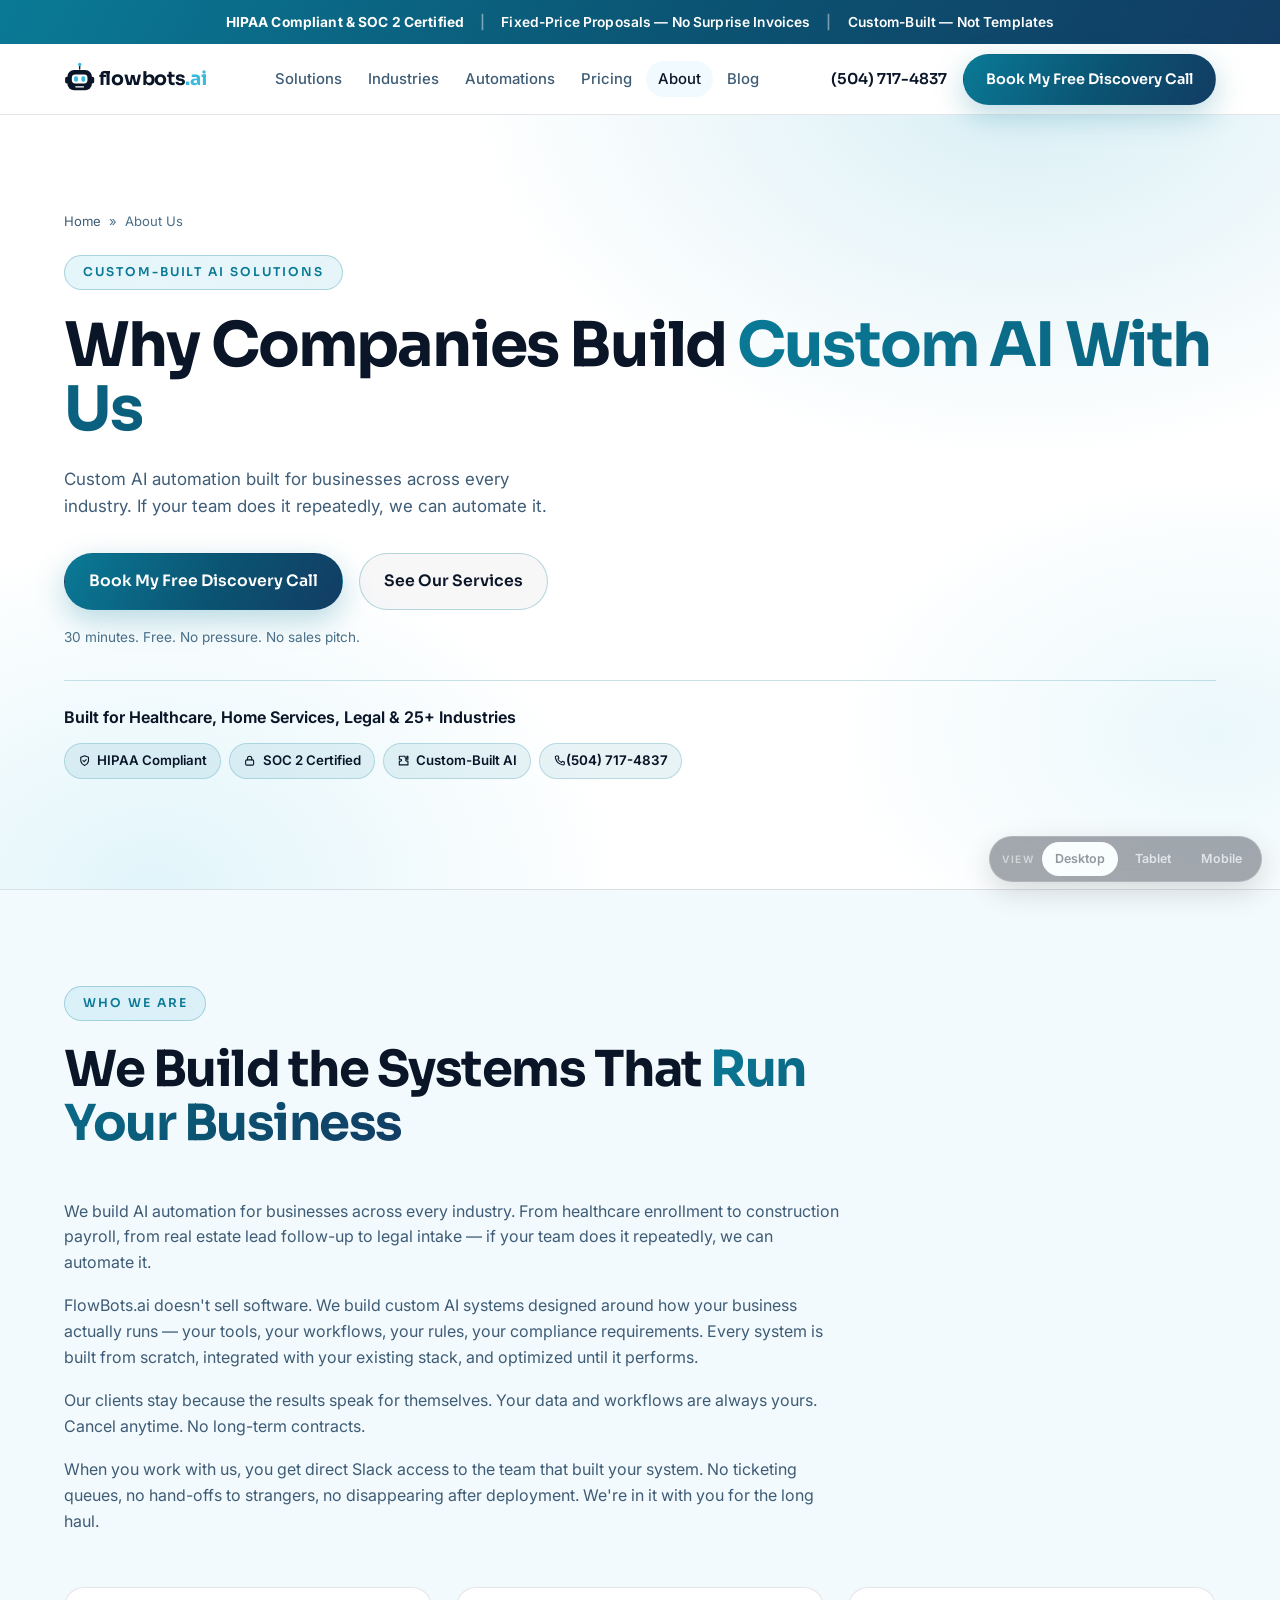
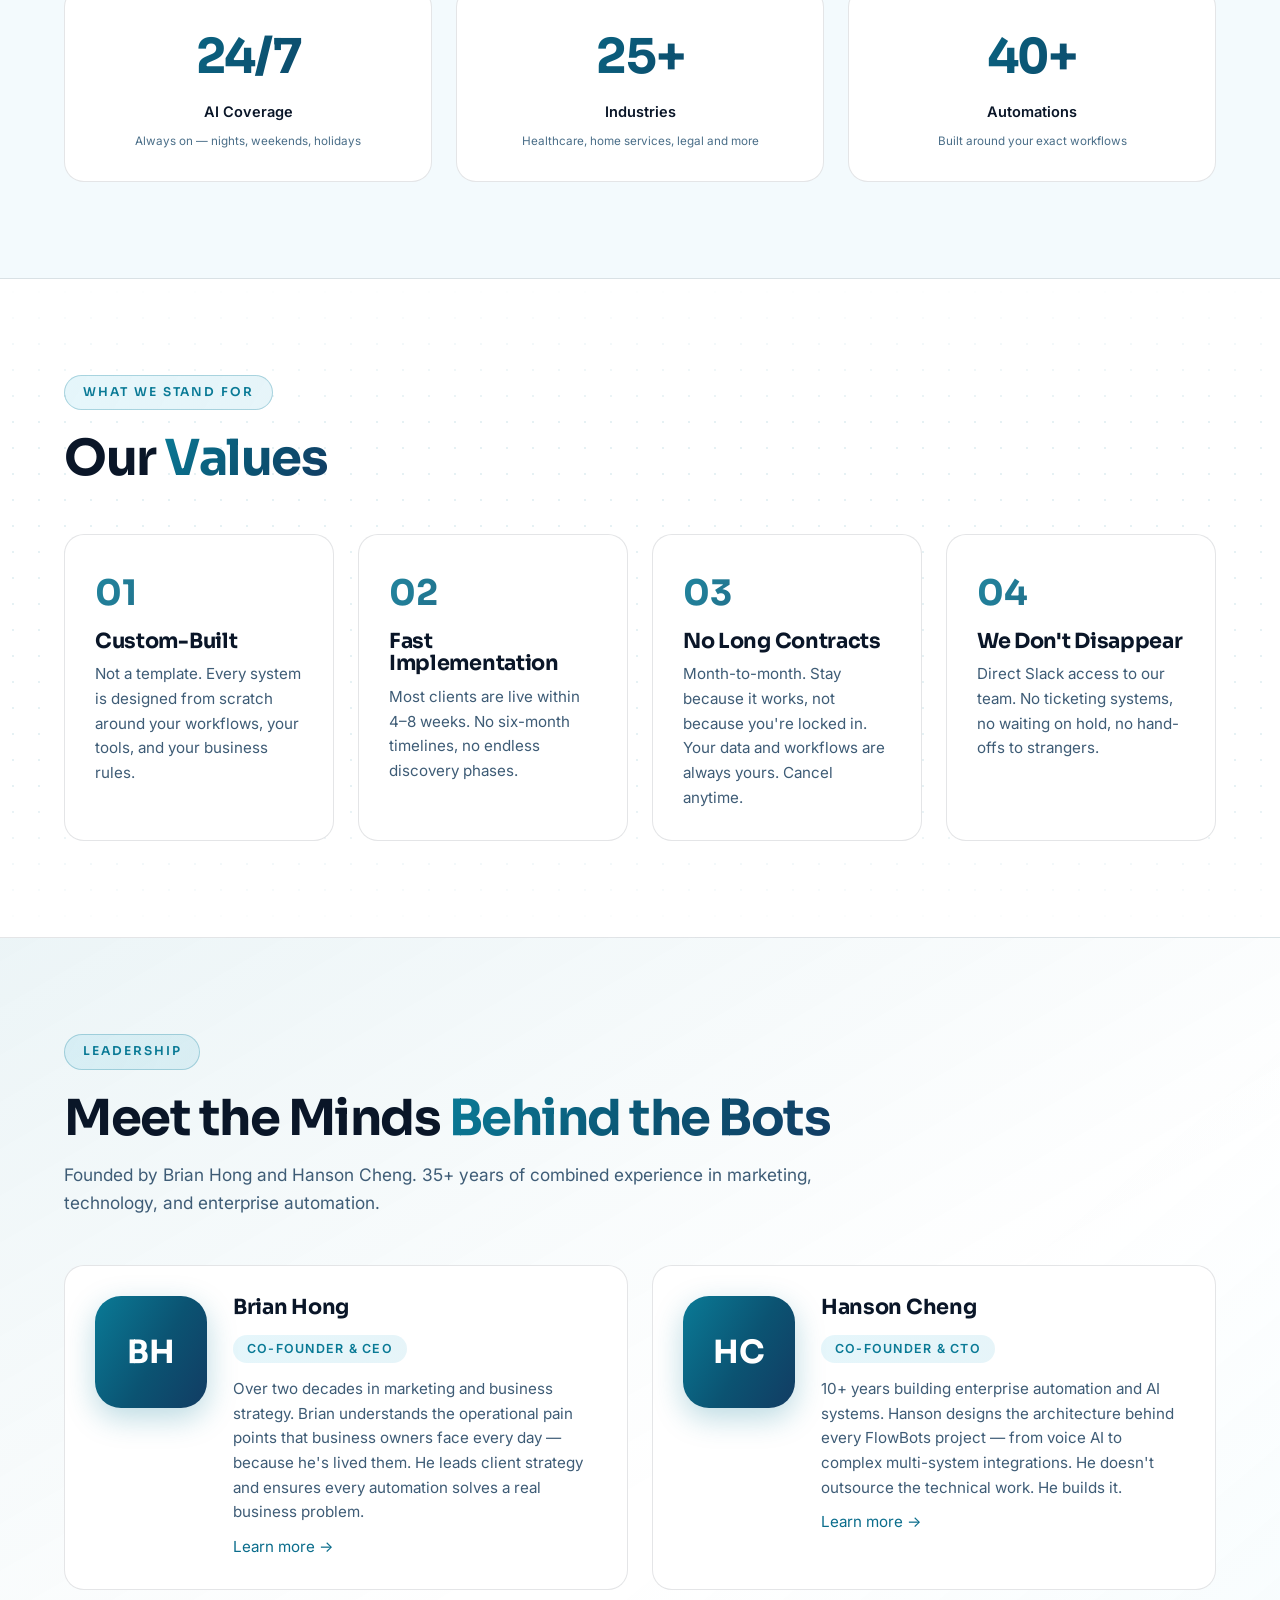
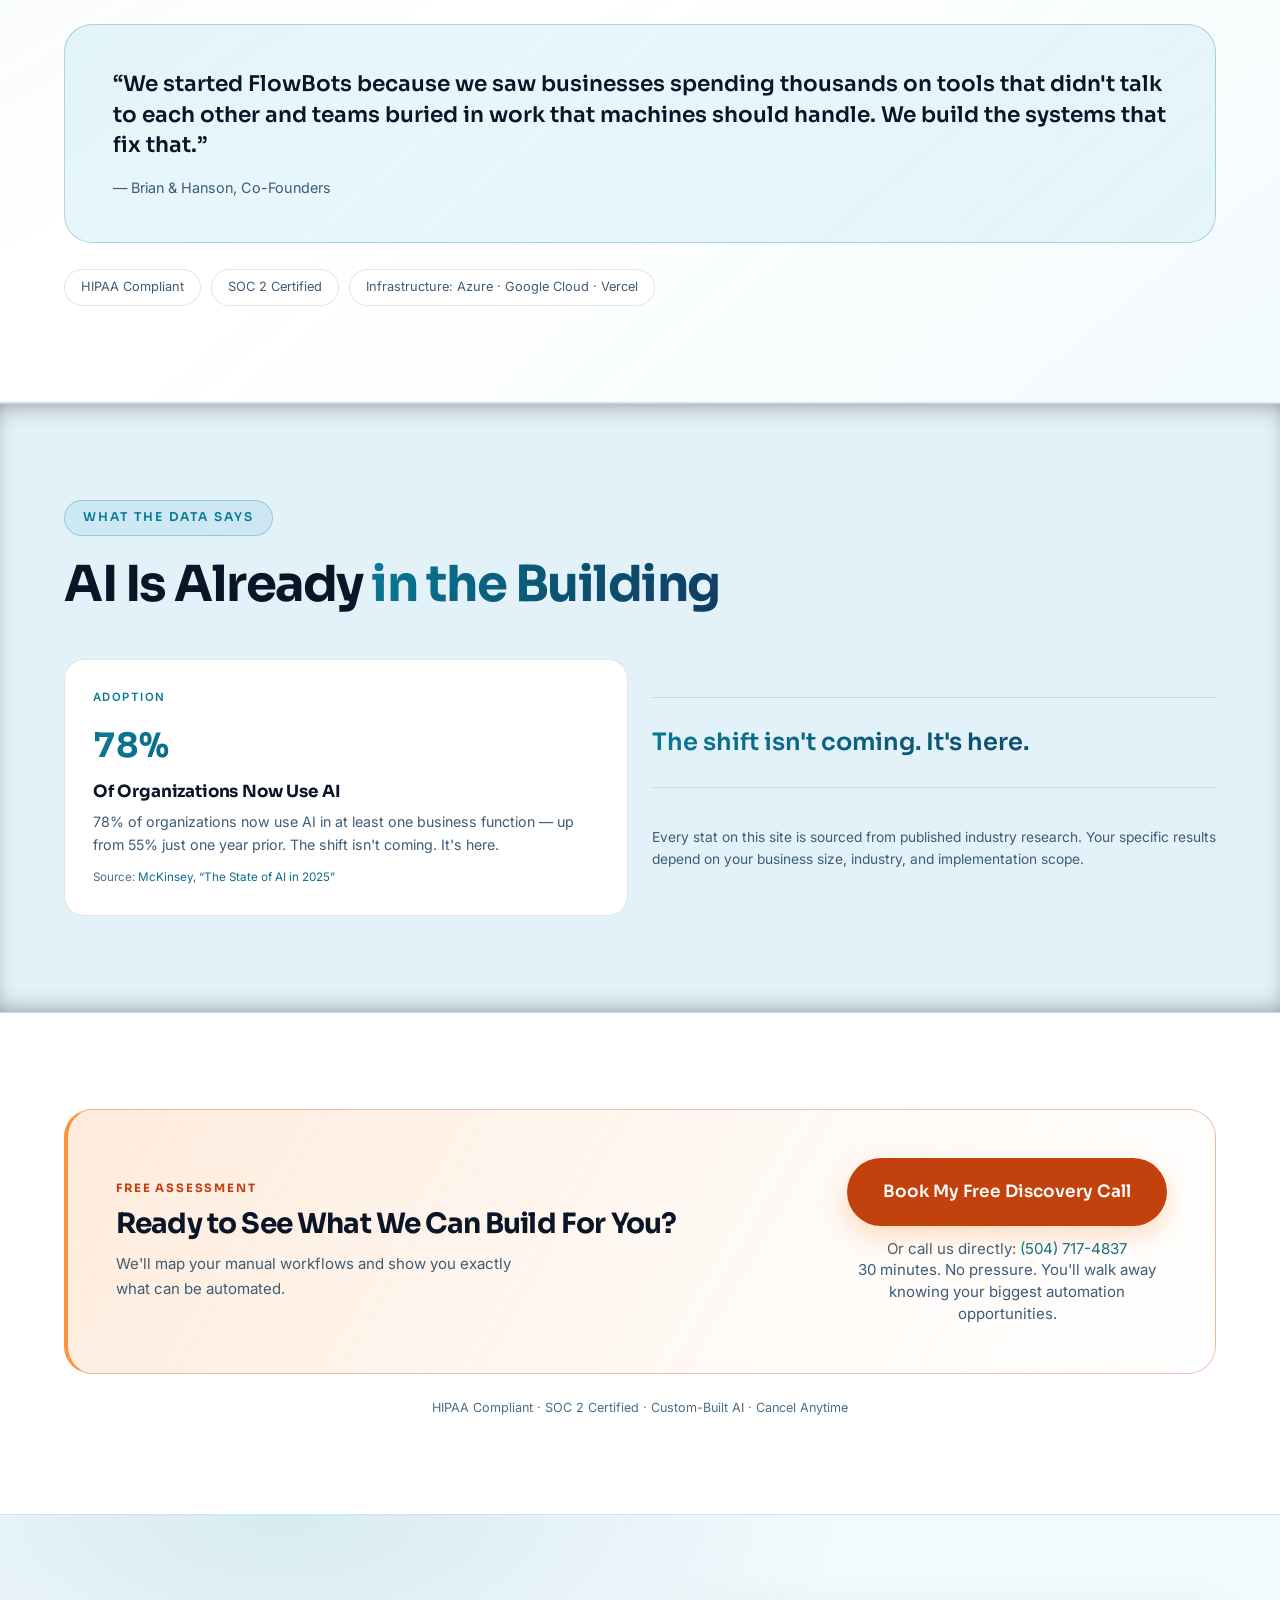
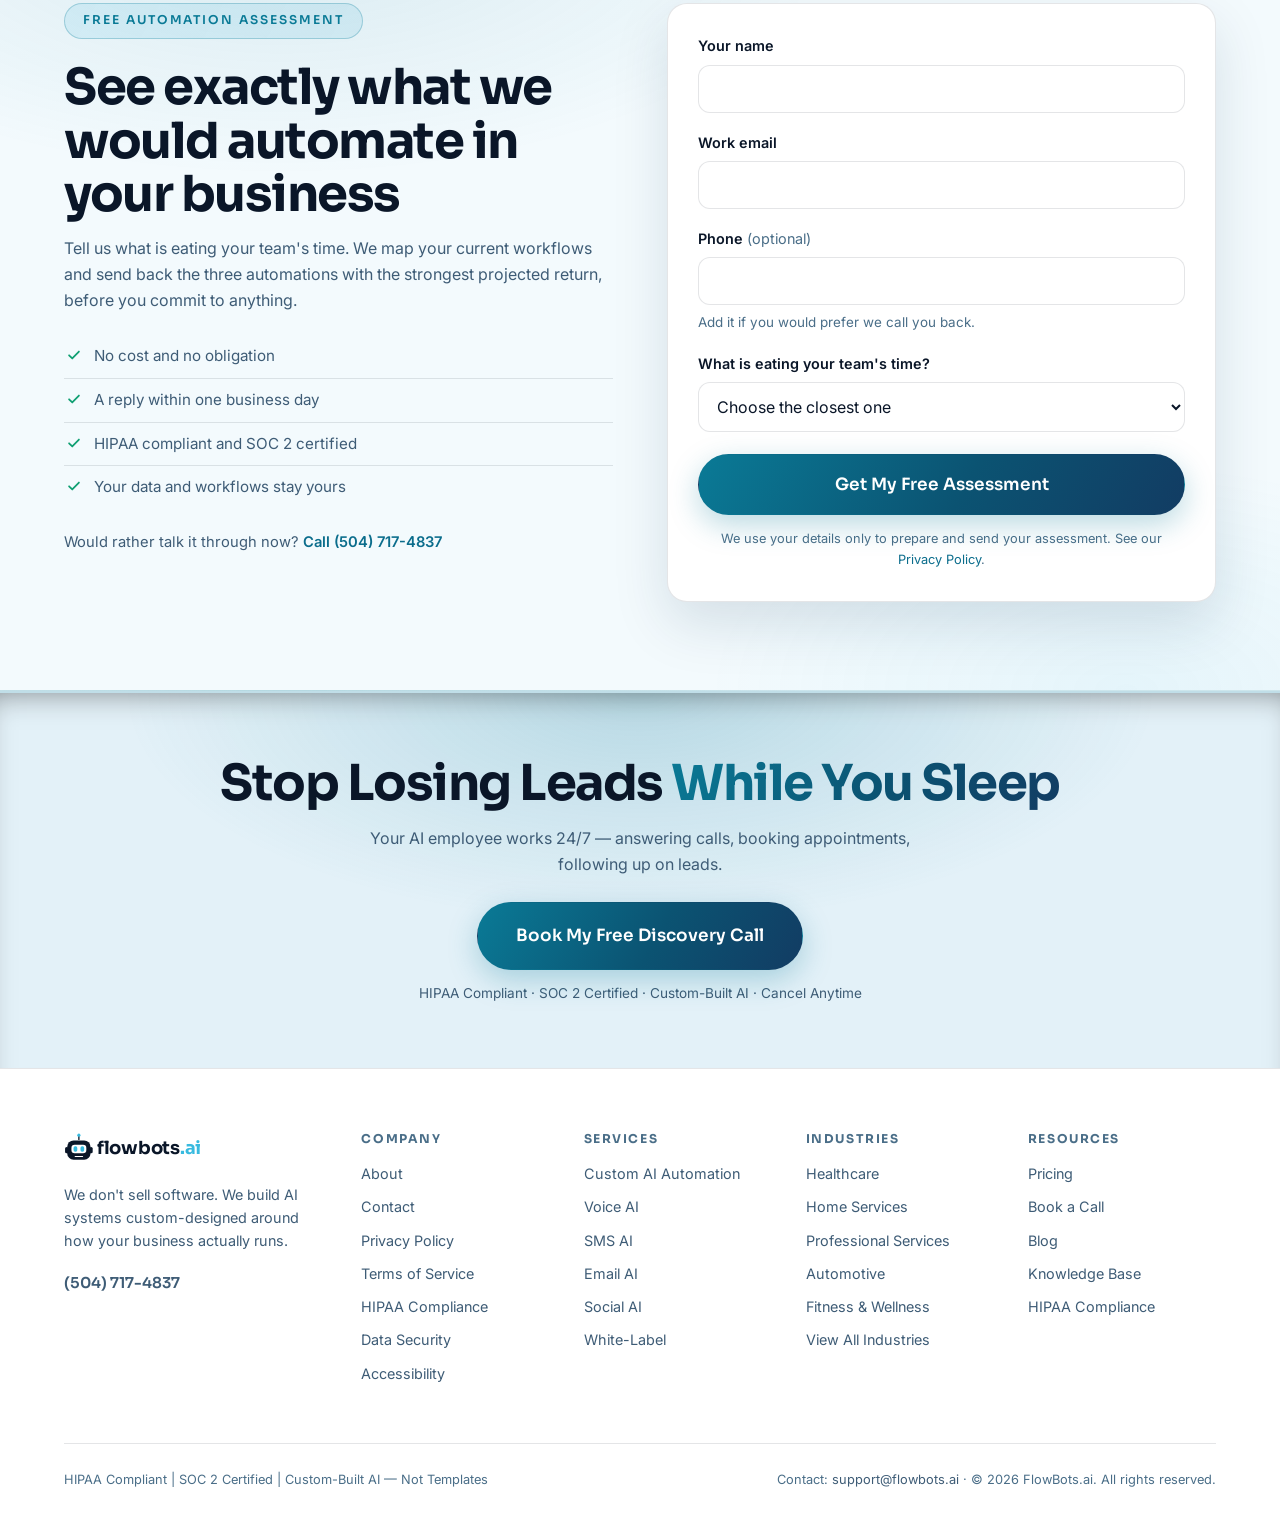
==== about.html @ 7b7d55f5 "Round 8: strict light/dark alternation, blog grid, real speech bubble - Sections below the hero alte" ====
<!DOCTYPE html>
<html lang="en">
<head>
<meta charset="UTF-8">
<meta name="viewport" content="width=device-width, initial-scale=1.0">
<title>About FlowBots.ai — Why Companies Build Custom AI With Us</title>
<meta name="description" content="FlowBots.ai builds custom AI systems designed around how your business actually runs — your tools, your workflows, your rules. 24/7 AI coverage across 25+ industries.">
<link rel="preconnect" href="https://fonts.googleapis.com">
<link rel="preconnect" href="https://fonts.gstatic.com" crossorigin>
<link href="https://fonts.googleapis.com/css2?family=Sora:wght@500;600;700&family=Inter:wght@400;500;600&display=swap" rel="stylesheet">
<link rel="stylesheet" href="style.css?v=60">
<script>/* These are the animated designs: motion is on unless a URL explicitly
   asks for ?motion=off. A production build should restore respect for
   prefers-reduced-motion; this is a review prototype. */
try{if(!/[?&]motion=off/.test(location.search))document.documentElement.classList.add('motion-on');}catch(e){}</script>
</head>
<body>
<svg class="icon-sprite" aria-hidden="true" focusable="false" style="position:absolute;width:0;height:0;overflow:hidden"><defs><symbol id="i-phone" viewBox="0 0 24 24"><path d="M6.2 3.5h3.1l1.5 3.9-2 1.4a12.4 12.4 0 0 0 6.4 6.4l1.4-2 3.9 1.5v3.1a2 2 0 0 1-2.2 2A16.6 16.6 0 0 1 4.2 5.7a2 2 0 0 1 2-2.2Z"/></symbol><symbol id="i-message" viewBox="0 0 24 24"><path d="M4 5.5h16v10.2H9.2L4 20V5.5Z"/><path d="M8.2 9.4h7.6M8.2 12.4h5"/></symbol><symbol id="i-shield" viewBox="0 0 24 24"><path d="M12 3.2 19 6v5.1c0 4.5-2.9 8-7 9.7-4.1-1.7-7-5.2-7-9.7V6l7-2.8Z"/><path d="M9.2 11.8 11.3 14l3.5-3.7"/></symbol><symbol id="i-plug" viewBox="0 0 24 24"><path d="M9 3.2v4.4M15 3.2v4.4M6.2 7.6h11.6v3.1a5.8 5.8 0 0 1-11.6 0V7.6ZM12 16.5v4.3"/></symbol><symbol id="i-gear" viewBox="0 0 24 24"><circle cx="12" cy="12" r="3.1"/><path d="M12 3.2v2.4M12 18.4v2.4M5.8 5.8l1.7 1.7M16.5 16.5l1.7 1.7M3.2 12h2.4M18.4 12h2.4M5.8 18.2l1.7-1.7M16.5 7.5l1.7-1.7"/></symbol><symbol id="i-chart" viewBox="0 0 24 24"><path d="M3.5 20.4h17"/><path d="M6.8 20.4v-6.2M11.4 20.4V7.6M16 20.4v-9.2"/></symbol><symbol id="i-sync" viewBox="0 0 24 24"><path d="M20.2 12a8.2 8.2 0 0 1-13.9 5.9M3.8 12A8.2 8.2 0 0 1 17.7 6.1"/><path d="M3.8 7.2V12h4.8M20.2 16.8V12h-4.8"/></symbol><symbol id="i-folder" viewBox="0 0 24 24"><path d="M3.6 6.4h5.6l2 2.4h9.2v10.8H3.6V6.4Z"/><path d="M3.6 11.6h16.8"/></symbol><symbol id="i-puzzle" viewBox="0 0 24 24"><path d="M9.4 4.2h5.2v2.3a1.7 1.7 0 1 0 3.4 0V4.2h1.8v5.2h-2.3a1.7 1.7 0 1 0 0 3.4h2.3v6.9H4.2v-6.9h2.3a1.7 1.7 0 1 0 0-3.4H4.2V4.2h5.2Z"/></symbol><symbol id="i-bolt" viewBox="0 0 24 24"><path d="M13.4 2.6 4.8 13.5h5.9l-1.1 7.9 8.6-10.9h-5.9l1.1-7.9Z"/></symbol><symbol id="i-lock" viewBox="0 0 24 24"><rect x="4.8" y="10.6" width="14.4" height="9.6" rx="2"/><path d="M8.2 10.6V7.9a3.8 3.8 0 0 1 7.6 0v2.7"/></symbol><symbol id="i-unlock" viewBox="0 0 24 24"><rect x="4.8" y="10.6" width="14.4" height="9.6" rx="2"/><path d="M8.2 10.6V7.9a3.8 3.8 0 0 1 7.1-1.9"/></symbol><symbol id="i-document" viewBox="0 0 24 24"><path d="M6.2 3.4h7.4l4.2 4.2v13H6.2V3.4Z"/><path d="M13.6 3.4v4.2h4.2M9.2 12.4h5.6M9.2 15.8h5.6"/></symbol><symbol id="i-flask" viewBox="0 0 24 24"><path d="M9.4 3.4v6.1L4.6 18a2 2 0 0 0 1.7 3h11.4a2 2 0 0 0 1.7-3l-4.8-8.5V3.4"/><path d="M8.2 3.4h7.6M7.4 14.2h9.2"/></symbol><symbol id="i-trending" viewBox="0 0 24 24"><path d="M3.4 16.8 9.2 11l3.7 3.7 7.7-7.7"/><path d="M15.4 7h5.2v5.2"/></symbol><symbol id="i-users" viewBox="0 0 24 24"><circle cx="9.2" cy="8.4" r="3.2"/><path d="M3.6 19.6a5.6 5.6 0 0 1 11.2 0"/><path d="M16.2 6.2a3 3 0 0 1 0 5.9M17.4 14.6a5 5 0 0 1 3.2 4.6"/></symbol><symbol id="i-bot" viewBox="0 0 24 24"><rect x="4.4" y="8.2" width="15.2" height="10.6" rx="3"/><path d="M12 4.2v4M9.4 12.6v1.8M14.6 12.6v1.8M2.6 12.4v3M21.4 12.4v3"/><circle cx="12" cy="3.2" r="1.2"/></symbol><symbol id="i-tools" viewBox="0 0 24 24"><path d="M14.8 6.4a3.8 3.8 0 0 0 5 5l-9.6 9.6a2.2 2.2 0 0 1-3.1-3.1l9.6-9.6a3.8 3.8 0 0 0-5-5"/></symbol><symbol id="i-receipt" viewBox="0 0 24 24"><path d="M6 3.4h12v17.2l-3-1.9-3 1.9-3-1.9-3 1.9V3.4Z"/><path d="M9 8.4h6M9 12.2h6"/></symbol><symbol id="i-star" viewBox="0 0 24 24"><path d="m12 3.4 2.7 5.5 6 .9-4.3 4.2 1 6-5.4-2.8-5.4 2.8 1-6L3.3 9.8l6-.9L12 3.4Z"/></symbol><symbol id="i-mic" viewBox="0 0 24 24"><rect x="9.2" y="2.6" width="5.6" height="10.8" rx="2.8"/><path d="M5.4 11.6a6.6 6.6 0 0 0 13.2 0M12 18.2v3.2"/></symbol><symbol id="i-repeat" viewBox="0 0 24 24"><path d="M4.2 9.4a4 4 0 0 1 4-4h11.6M19.8 14.6a4 4 0 0 1-4 4H4.2"/><path d="M16.6 2.4 19.8 5.4l-3.2 3M7.4 15.6 4.2 18.6l3.2 3"/></symbol><symbol id="i-cpu" viewBox="0 0 24 24"><rect x="7.6" y="7.6" width="8.8" height="8.8" rx="1.6"/><path d="M10.6 2.8v4.8M13.4 2.8v4.8M10.6 16.4v4.8M13.4 16.4v4.8M2.8 10.6h4.8M2.8 13.4h4.8M16.4 10.6h4.8M16.4 13.4h4.8"/></symbol><symbol id="i-calendar" viewBox="0 0 24 24"><rect x="3.8" y="5.4" width="16.4" height="15" rx="2"/><path d="M8.2 2.8v4.4M15.8 2.8v4.4M3.8 10.4h16.4"/></symbol><symbol id="i-card" viewBox="0 0 24 24"><rect x="2.8" y="5.2" width="18.4" height="13.6" rx="2.2"/><path d="M2.8 10h18.4M6.4 14.6h3.4"/></symbol><symbol id="i-ruler" viewBox="0 0 24 24"><path d="m3.4 15.4 12-12 5.2 5.2-12 12-5.2-5.2Z"/><path d="m7.4 11.4 2 2M10.6 8.2l2 2M13.8 5 15.8 7"/></symbol><symbol id="i-clock" viewBox="0 0 24 24"><circle cx="12" cy="12" r="8.6"/><path d="M12 6.8V12l3.4 2.2"/></symbol><symbol id="i-search" viewBox="0 0 24 24"><circle cx="10.8" cy="10.8" r="6.8"/><path d="m16 16 4.6 4.6"/></symbol><symbol id="i-graduation" viewBox="0 0 24 24"><path d="M2.8 8.6 12 4.2l9.2 4.4-9.2 4.4L2.8 8.6Z"/><path d="M6.6 10.6v5.2c0 1.6 2.4 2.9 5.4 2.9s5.4-1.3 5.4-2.9v-5.2M20.4 9v5.4"/></symbol><symbol id="i-target" viewBox="0 0 24 24"><circle cx="12" cy="12" r="8.4"/><circle cx="12" cy="12" r="4.6"/><circle cx="12" cy="12" r="1"/></symbol><symbol id="i-home" viewBox="0 0 24 24"><path d="M3.8 10.8 12 3.8l8.2 7v9.4H3.8v-9.4Z"/><path d="M9.4 20.2v-5.6h5.2v5.6"/></symbol><symbol id="i-health" viewBox="0 0 24 24"><path d="M6.2 3.2v5.4a4.6 4.6 0 0 0 9.2 0V3.2"/><path d="M4.4 3.2h3.6M13.6 3.2h3.6M10.8 13a5.4 5.4 0 0 0 5.4 5.2 3.6 3.6 0 0 0 3.6-3.6v-1.2"/><circle cx="19.8" cy="11.4" r="2"/></symbol><symbol id="i-building" viewBox="0 0 24 24"><path d="M4.2 20.6V8.2L12 3.4l7.8 4.8v12.4"/><path d="M3 20.6h18M8 11.4h2.4M13.6 11.4H16M8 15.4h2.4M13.6 15.4H16"/></symbol><symbol id="i-check" viewBox="0 0 24 24"><path d="m4.6 12.4 4.8 4.8 10-10.4"/></symbol><symbol id="i-x" viewBox="0 0 24 24"><path d="M6.2 6.2l11.6 11.6M17.8 6.2 6.2 17.8"/></symbol><symbol id="i-menu" viewBox="0 0 24 24"><path d="M3.8 7h16.4M3.8 12h16.4M3.8 17h16.4"/></symbol><symbol id="i-arrow-down" viewBox="0 0 24 24"><path d="M12 4.2v14.6M6.4 13.4 12 19l5.6-5.6"/></symbol><symbol id="i-mail" viewBox="0 0 24 24"><rect x="3.2" y="5.2" width="17.6" height="13.6" rx="2"/><path d="m3.8 6.6 8.2 6 8.2-6"/></symbol><symbol id="i-route" viewBox="0 0 24 24"><circle cx="6" cy="6" r="2.6"/><circle cx="18" cy="18" r="2.6"/><path d="M8.6 6h5.8a3.6 3.6 0 0 1 0 7.2H9.6a3.6 3.6 0 0 0 0 7.2h.4"/></symbol></defs></svg>

<div class="topbar">
  <b>HIPAA Compliant &amp; SOC 2 Certified</b><span class="sep">|</span><span class="hide-m">Fixed-Price Proposals — No Surprise Invoices</span><span class="sep hide-m">|</span><span class="hide-m">Custom-Built — Not Templates</span>
</div>

<header class="site-header">
  <div class="wrap nav">
    <a class="brand" href="index.html" aria-label="FlowBots.ai home">
      <svg xmlns="http://www.w3.org/2000/svg" width="200" height="38" viewBox="0 0 320 60" role="img" aria-label="flowbots.ai"><g transform="translate(2 4)"><path stroke="#0A1628" stroke-linecap="round" stroke-width="2.5" d="M26 0v8"/><circle cx="26" r="3" fill="#38BADF"/><rect width="44" height="36" x="4" y="10" fill="#0A1628" rx="12" ry="12"/><rect width="6" height="12" y="22" fill="#0A1628" rx="3" ry="3"/><rect width="6" height="12" x="46" y="22" fill="#0A1628" rx="3" ry="3"/><rect width="28" height="16" x="12" y="18" fill="#FFFFFF" rx="6" ry="6"/><rect width="7" height="10" x="16" y="21" fill="#38BADF" rx="3" ry="3"/><rect width="7" height="10" x="29" y="21" fill="#38BADF" rx="3" ry="3"/><path stroke="#FFFFFF" stroke-linecap="round" stroke-width="2" d="M19 40h14"/></g><text x="62" y="40" fill="#0A1628" font-family="'Sora','DM Sans',Arial,sans-serif" font-size="34" font-weight="700" letter-spacing="-.5">flowbots<tspan fill="#38BADF">.ai</tspan></text></svg>
    </a>
    <ul class="nav-links">
      <li><a href="solutions.html">Solutions</a></li>
      <li><a href="industries.html">Industries</a></li>
      <li><a href="automations.html">Automations</a></li>
      <li><a href="pricing.html">Pricing</a></li>
      <li><a href="about.html" aria-current="page">About</a></li>
      <li><a href="blog.html">Blog</a></li>
    </ul>
    <div class="nav-cta">
      <a class="nav-phone" href="tel:+15047174837" data-track="tel-click">(504) 717-4837</a>
      <a class="btn btn-primary" href="https://www.flowbots.ai/book-call/" data-track="cta-book">Book My Free Discovery Call</a>
      <button class="nav-toggle" aria-expanded="false" aria-label="Open menu"><svg class="ico" aria-hidden="true"><use href="#i-menu"></use></svg></button>
    </div>
  </div>
  <nav class="mobile-menu" aria-label="Mobile">
    <a href="solutions.html">Solutions</a>
    <a href="industries.html">Industries</a>
    <a href="automations.html">Automations</a>
    <a href="pricing.html">Pricing</a>
    <a href="about.html">About</a>
    <a href="blog.html">Blog</a>
    <a href="tel:+15047174837" data-track="tel-click">(504) 717-4837</a>
  </nav>
</header>

<main>

<!-- ============ HERO ============ -->
<section class="hero">
  <div class="wrap" style="position:relative">
    <p class="crumbs"><a href="index.html">Home</a><span class="sep">»</span>About Us</p>
    <span class="eyebrow">Custom-Built AI Solutions</span>
    <h1>Why Companies Build <span class="grad-text">Custom AI With Us</span></h1>
    <p class="lede">Custom AI automation built for businesses across every industry. If your team does it repeatedly, we can automate it.</p>
    <div class="cta-row">
      <a class="btn btn-primary btn-lg" href="https://www.flowbots.ai/book-call/" data-track="cta-book">Book My Free Discovery Call</a>
      <a class="btn btn-ghost btn-lg" href="solutions.html">See Our Services</a>
    </div>
    <p class="micro">30 minutes. Free. No pressure. No sales pitch.</p>
    <p class="hero-trust"><b>Built for Healthcare, Home Services, Legal &amp; 25+ Industries</b><span class="trust-chips"><span><svg class="ico" aria-hidden="true"><use href="#i-shield"></use></svg>HIPAA Compliant</span><span><svg class="ico" aria-hidden="true"><use href="#i-lock"></use></svg>SOC 2 Certified</span><span><svg class="ico" aria-hidden="true"><use href="#i-puzzle"></use></svg>Custom-Built AI</span><span><a href="tel:+15047174837" data-track="tel-click"><svg class="ico" aria-hidden="true"><use href="#i-phone"></use></svg>(504) 717-4837</a></span></span></p>
  </div>
</section>

<!-- ============ THE STORY ============ -->
<section class="sec-panel">
  <div class="wrap">
    <div class="section-head reveal">
      <span class="eyebrow">Who We Are</span>
      <h2>We Build the Systems That <span class="grad-text">Run Your Business</span></h2>
    </div>
    <div class="prose reveal">
      <p>We build AI automation for businesses across every industry. From healthcare enrollment to construction payroll, from real estate lead follow-up to legal intake — if your team does it repeatedly, we can automate it.</p>
      <p>FlowBots.ai doesn't sell software. We build custom AI systems designed around how your business actually runs — your tools, your workflows, your rules, your compliance requirements. Every system is built from scratch, integrated with your existing stack, and optimized until it performs.</p>
      <p>Our clients stay because the results speak for themselves. Your data and workflows are always yours. Cancel anytime. No long-term contracts.</p>
      <p>When you work with us, you get direct Slack access to the team that built your system. No ticketing queues, no hand-offs to strangers, no disappearing after deployment. We're in it with you for the long haul.</p>
    </div>

    <div class="grid-3 mt-4">
      <div class="stat reveal">
        <b>24/7</b>
        <span class="stat-label">AI Coverage</span>
        <span class="stat-src">Always on — nights, weekends, holidays</span>
      </div>
      <div class="stat reveal">
        <b class="countup" data-target="25" data-suffix="+">0+</b>
        <span class="stat-label">Industries</span>
        <span class="stat-src">Healthcare, home services, legal and more</span>
      </div>
      <div class="stat reveal">
        <b class="countup" data-target="40" data-suffix="+">0+</b>
        <span class="stat-label">Automations</span>
        <span class="stat-src">Built around your exact workflows</span>
      </div>
    </div>
  </div>
</section>

<!-- ============ VALUES ============ -->
<section class="sec-grid">
  <div class="wrap">
    <div class="section-head reveal">
      <span class="eyebrow">What We Stand For</span>
      <h2>Our <span class="grad-text">Values</span></h2>
    </div>
    <div class="grid-4">
      <div class="card reveal">
        <span class="card-num">01</span>
        <h3>Custom-Built</h3>
        <p>Not a template. Every system is designed from scratch around your workflows, your tools, and your business rules.</p>
      </div>
      <div class="card reveal">
        <span class="card-num">02</span>
        <h3>Fast Implementation</h3>
        <p>Most clients are live within 4–8 weeks. No six-month timelines, no endless discovery phases.</p>
      </div>
      <div class="card reveal">
        <span class="card-num">03</span>
        <h3>No Long Contracts</h3>
        <p>Month-to-month. Stay because it works, not because you're locked in. Your data and workflows are always yours. Cancel anytime.</p>
      </div>
      <div class="card reveal">
        <span class="card-num">04</span>
        <h3>We Don't Disappear</h3>
        <p>Direct Slack access to our team. No ticketing systems, no waiting on hold, no hand-offs to strangers.</p>
      </div>
    </div>
  </div>
</section>

<!-- ============ FOUNDERS ============ -->
<section class="sec-wash">
  <div class="wrap">
    <div class="section-head reveal">
      <span class="eyebrow">Leadership</span>
      <h2>Meet the Minds <span class="grad-text">Behind the Bots</span></h2>
      <p>Founded by Brian Hong and Hanson Cheng. 35+ years of combined experience in marketing, technology, and enterprise automation.</p>
    </div>
    <div class="grid-2">
      <div class="card reveal">
        <div class="founder-card">
          <div class="avatar" aria-hidden="true">BH</div>
          <div>
            <h3>Brian Hong</h3>
            <span class="role-tag">Co-Founder &amp; CEO</span>
            <p>Over two decades in marketing and business strategy. Brian understands the operational pain points that business owners face every day — because he's lived them. He leads client strategy and ensures every automation solves a real business problem.</p>
            <p class="mt-1"><a href="bio.html">Learn more →</a></p>
          </div>
        </div>
      </div>
      <div class="card reveal">
        <div class="founder-card">
          <div class="avatar" aria-hidden="true">HC</div>
          <div>
            <h3>Hanson Cheng</h3>
            <span class="role-tag">Co-Founder &amp; CTO</span>
            <p>10+ years building enterprise automation and AI systems. Hanson designs the architecture behind every FlowBots project — from voice AI to complex multi-system integrations. He doesn't outsource the technical work. He builds it.</p>
            <p class="mt-1"><a href="bio.html#hanson">Learn more →</a></p>
          </div>
        </div>
      </div>
    </div>

    <blockquote class="quote mt-3 reveal">
      “We started FlowBots because we saw businesses spending thousands on tools that didn't talk to each other and teams buried in work that machines should handle. We build the systems that fix that.”
      <footer>— Brian &amp; Hanson, Co-Founders</footer>
    </blockquote>

    <div class="chips reveal">
      <span>HIPAA Compliant</span>
      <span>SOC 2 Certified</span>
      <span>Infrastructure: Azure · Google Cloud · Vercel</span>
    </div>
  </div>
</section>

<!-- ============ FEATURED STAT ============ -->
<section class="sec-inset">
  <div class="wrap">
    <div class="section-head reveal">
      <span class="eyebrow">What the Data Says</span>
      <h2>AI Is Already <span class="grad-text">in the Building</span></h2>
    </div>
    <div class="grid-2">
      <div class="stat-detail reveal">
        <span class="tag">Adoption</span>
        <b class="n countup" data-target="78" data-suffix="%">0%</b>
        <h4>Of Organizations Now Use AI</h4>
        <p>78% of organizations now use AI in at least one business function — up from 55% just one year prior. The shift isn't coming. It's here.</p>
        <span class="src">Source: <a href="https://www.mckinsey.com/capabilities/quantumblack/our-insights/the-state-of-ai" target="_blank" rel="noopener">McKinsey, “The State of AI in 2025”</a></span>
      </div>
      <div class="reveal">
        <p class="pull">The shift isn't coming. It's here.</p>
        <p class="muted small">Every stat on this site is sourced from published industry research. Your specific results depend on your business size, industry, and implementation scope.</p>
      </div>
    </div>
  </div>
</section>

<!-- ============ CLOSING CTA ============ -->
<section>
  <div class="wrap">
    <div class="band reveal">
      <div>
        <h2>Ready to See What We Can Build For You?</h2>
        <p>We'll map your manual workflows and show you exactly what can be automated.</p>
      </div>
      <div class="cta-col">
        <a class="btn btn-primary btn-lg" href="https://www.flowbots.ai/book-call/" data-track="cta-book">Book My Free Discovery Call</a>
        <p class="micro">Or call us directly: <a href="tel:+15047174837" data-track="tel-click">(504) 717-4837</a><br>30 minutes. No pressure. You'll walk away knowing your biggest automation opportunities.</p>
      </div>
    </div>
    <p class="src-note center reveal">HIPAA Compliant · SOC 2 Certified · Custom-Built AI · Cancel Anytime</p>
  </div>
</section>


<section class="lead-section sec-feature" id="assessment">
  <div class="wrap lead-grid">
    <div class="lead-copy">
      <span class="eyebrow">Free Automation Assessment</span>
      <h2>See exactly what we would automate in your business</h2>
      <p>Tell us what is eating your team's time. We map your current workflows and send back the three automations with the strongest projected return, before you commit to anything.</p>
      <ul class="lead-assure">
        <li>No cost and no obligation</li>
        <li>A reply within one business day</li>
        <li>HIPAA compliant and SOC 2 certified</li>
        <li>Your data and workflows stay yours</li>
      </ul>
      <p class="lead-alt">Would rather talk it through now? <a href="tel:+15047174837" data-track="tel-click">Call (504) 717-4837</a></p>
    </div>

    <form class="lead-form" novalidate data-leadform>
      <div class="field">
        <label for="lf-name">Your name</label>
        <input id="lf-name" name="name" type="text" autocomplete="name" required aria-describedby="lf-name-err">
        <span class="field-err" id="lf-name-err" role="alert"></span>
      </div>
      <div class="field">
        <label for="lf-email">Work email</label>
        <input id="lf-email" name="email" type="email" autocomplete="email" inputmode="email" required aria-describedby="lf-email-err">
        <span class="field-err" id="lf-email-err" role="alert"></span>
      </div>
      <div class="field">
        <label for="lf-phone">Phone <span class="opt">(optional)</span></label>
        <input id="lf-phone" name="phone" type="tel" autocomplete="tel" inputmode="tel" aria-describedby="lf-phone-hint">
        <span class="field-hint" id="lf-phone-hint">Add it if you would prefer we call you back.</span>
      </div>
      <div class="field">
        <label for="lf-problem">What is eating your team's time?</label>
        <select id="lf-problem" name="problem" required aria-describedby="lf-problem-err">
          <option value="">Choose the closest one</option>
          <option>We are missing calls after hours</option>
          <option>Leads go cold before we follow up</option>
          <option>My team is buried in repetitive tasks</option>
          <option>We need to scale without hiring</option>
          <option>Something else</option>
        </select>
        <span class="field-err" id="lf-problem-err" role="alert"></span>
      </div>
      <button type="submit" class="btn btn-primary btn-lg lead-submit">Get My Free Assessment</button>
      <p class="lead-privacy">We use your details only to prepare and send your assessment. See our <a href="https://www.flowbots.ai/privacy-policy/">Privacy Policy</a>.</p>
    </form>

    <div class="lead-success" hidden role="status">
      <span class="lead-tick" aria-hidden="true">
        <svg class="ico" aria-hidden="true"><use href="#i-check"></use></svg>
      </span>
      <h3>Your assessment request is in</h3>
      <p>We will map your workflows and reply within one business day with the three automations we would build first, and what each is worth.</p>
      <p class="lead-alt">Need it sooner? <a href="tel:+15047174837" data-track="tel-click">Call (504) 717-4837</a></p>
    </div>
  </div>
</section>

<!-- ============ PRE-FOOTER CTA ============ -->
<section class="prefoot">
  <div class="wrap">
    <h2 class="reveal">Stop Losing Leads <span class="grad-text">While You Sleep</span></h2>
    <p class="reveal">Your AI employee works 24/7 — answering calls, booking appointments, following up on leads.</p>
    <div class="reveal">
      <a class="btn btn-primary btn-lg" href="https://www.flowbots.ai/book-call/" data-track="cta-book">Book My Free Discovery Call</a>
      <p class="micro">HIPAA Compliant · SOC 2 Certified · Custom-Built AI · Cancel Anytime</p>
    </div>
  </div>
</section>

</main>

<footer class="site-footer">
  <div class="wrap">
    <div class="footer-grid">
      <div>
        <svg xmlns="http://www.w3.org/2000/svg" width="170" height="32" viewBox="0 0 320 60" role="img" aria-label="flowbots.ai"><g transform="translate(2 4)"><path stroke="#0A1628" stroke-linecap="round" stroke-width="2.5" d="M26 0v8"/><circle cx="26" r="3" fill="#38BADF"/><rect width="44" height="36" x="4" y="10" fill="#0A1628" rx="12" ry="12"/><rect width="6" height="12" y="22" fill="#0A1628" rx="3" ry="3"/><rect width="6" height="12" x="46" y="22" fill="#0A1628" rx="3" ry="3"/><rect width="28" height="16" x="12" y="18" fill="#FFFFFF" rx="6" ry="6"/><rect width="7" height="10" x="16" y="21" fill="#38BADF" rx="3" ry="3"/><rect width="7" height="10" x="29" y="21" fill="#38BADF" rx="3" ry="3"/><path stroke="#FFFFFF" stroke-linecap="round" stroke-width="2" d="M19 40h14"/></g><text x="62" y="40" fill="#0A1628" font-family="'Sora','DM Sans',Arial,sans-serif" font-size="34" font-weight="700" letter-spacing="-.5">flowbots<tspan fill="#38BADF">.ai</tspan></text></svg>
        <p class="footer-tag">We don't sell software. We build AI systems custom-designed around how your business actually runs.</p>
        <p><a href="tel:+15047174837" data-track="tel-click" class="nav-phone">(504) 717-4837</a></p>
      </div>
      <div>
        <h4>Company</h4>
        <ul>
          <li><a href="about.html">About</a></li>
          <li><a href="https://www.flowbots.ai/contact/">Contact</a></li>
          <li><a href="https://www.flowbots.ai/privacy-policy/">Privacy Policy</a></li>
          <li><a href="https://www.flowbots.ai/terms-of-service/">Terms of Service</a></li>
          <li><a href="https://www.flowbots.ai/hipaa-compliance/">HIPAA Compliance</a></li>
          <li><a href="https://www.flowbots.ai/data-security/">Data Security</a></li>
          <li><a href="https://www.flowbots.ai/accessibility/">Accessibility</a></li>
        </ul>
      </div>
      <div>
        <h4>Services</h4>
        <ul>
          <li><a href="automations.html">Custom AI Automation</a></li>
          <li><a href="solutions.html">Voice AI</a></li>
          <li><a href="solutions.html">SMS AI</a></li>
          <li><a href="solutions.html">Email AI</a></li>
          <li><a href="solutions.html">Social AI</a></li>
          <li><a href="solutions.html">White-Label</a></li>
        </ul>
      </div>
      <div>
        <h4>Industries</h4>
        <ul>
          <li><a href="industries.html">Healthcare</a></li>
          <li><a href="industries.html">Home Services</a></li>
          <li><a href="industries.html">Professional Services</a></li>
          <li><a href="industries.html">Automotive</a></li>
          <li><a href="industries.html">Fitness &amp; Wellness</a></li>
          <li><a href="industries.html">View All Industries</a></li>
        </ul>
      </div>
      <div>
        <h4>Resources</h4>
        <ul>
          <li><a href="pricing.html">Pricing</a></li>
          <li><a href="https://www.flowbots.ai/book-call/" data-track="cta-book">Book a Call</a></li>
          <li><a href="blog.html">Blog</a></li>
          <li><a href="https://www.flowbots.ai/ai-automation-knowledge-base/">Knowledge Base</a></li>
          <li><a href="https://www.flowbots.ai/hipaa-compliance/">HIPAA Compliance</a></li>
        </ul>
      </div>
    </div>
    <div class="footer-bottom">
      <span>HIPAA Compliant | SOC 2 Certified | Custom-Built AI — Not Templates</span>
      <span>Contact: <a href="mailto:support@flowbots.ai">support@flowbots.ai</a> · © 2026 FlowBots.ai. All rights reserved.</span>
    </div>
  </div>
</footer>

<div class="sticky-cta">
  <a class="btn btn-ghost" href="tel:+15047174837">Call Us</a>
  <a class="btn btn-primary" href="https://www.flowbots.ai/book-call/" data-track="cta-book">Book Free Call</a>
</div>


<button type="button" class="to-top" aria-label="Back to top" hidden><svg class="ico" aria-hidden="true"><use href="#i-arrow-down"></use></svg></button>
<!-- review control: device preview. Not part of the design. -->
<div class="rv-device" role="group" aria-label="Device preview">
  <span class="rv-label">View</span>
  <button type="button" data-rv="desktop" aria-pressed="true">Desktop</button>
  <button type="button" data-rv="tablet" aria-pressed="false">Tablet</button>
  <button type="button" data-rv="mobile" aria-pressed="false">Mobile</button>
</div>
<script>
(function(){
  /* Device preview needs a real viewport, not a narrowed container: CSS media
     queries answer to the viewport, so shrinking the page would show the
     desktop layout at a small width. Tablet and mobile therefore hand off to
     preview.html, which frames this same page in an iframe. */
  var bar = document.querySelector('.rv-device');
  if (!bar) return;
  var page = location.pathname.split('/').pop() || 'index.html';
  bar.addEventListener('click', function(e){
    var b = e.target.closest('[data-rv]');
    if (!b) return;
    var d = b.getAttribute('data-rv');
    if (d === 'desktop') return;
    location.href = 'preview.html?page=' + encodeURIComponent(page) + '&device=' + d;
  });
})();
</script>

<script src="app.js?v=60"></script>
</body>
</html>
---- style.css ----
/* ============================================================
   FlowBots.ai — Direction 3 "Kinetic"
   High-energy modern SaaS. Deep indigo-navy ground with a cyan→
   violet gradient system, oversized geometric type, pill shapes,
   heavy use of motion and glow. Bold and product-forward.
   ============================================================ */

:root{
  --check-mask:url("data:image/svg+xml,%3Csvg xmlns='http://www.w3.org/2000/svg' viewBox='0 0 24 24' fill='none' stroke='%23000' stroke-width='2.6' stroke-linecap='round' stroke-linejoin='round'%3E%3Cpath d='m4.6 12.4 4.8 4.8 10-10.4'/%3E%3C/svg%3E");
  --bg:#FFFFFF;
  --bg-2:#EDF6FB;
  --surface:#FFFFFF;
  --surface-2:#F3FAFD;
  --line:rgba(10,22,40,.11);
  --line-2:rgba(10,122,150,.28);
  --ink:#0A1628;
  --muted:#3E5C76;
  --faint:#4A6E88;
  --blue-deep:#0A7A96;
  --blue-bright:#38BADF;
  --blue:#0A7A96;
  --blue-lite:#1E9FC6;
  /* Bright gradient: decorative fills only — rails, dots, orbs, borders. */
  --grad:linear-gradient(120deg,#6FD8F6 0%,#38BADF 52%,#0A7A96 100%);
  /* Deep gradient: anything carrying text. Every stop clears AA on white,
     and white text clears AA on top of it. */
  --grad-deep:linear-gradient(120deg,#0A7A96 0%,#0B5372 55%,#123C63 100%);
  --grad-soft:linear-gradient(120deg,rgba(56,186,223,.13),rgba(30,159,198,.11));
  --ink-on-grad:#FFFFFF;
  --good:#0F9F72;
  --warn:#B4791B;
  --radius:20px;
  --radius-sm:12px;
  --radius-pill:999px;
  --shadow:0 22px 55px rgba(10,50,80,.13);
  --glow-cyan:0 10px 30px rgba(10,122,150,.28);
  --font-display:"Sora",system-ui,sans-serif;
  --font-body:"Inter",system-ui,sans-serif;
  --wrap:1200px;
}

*{margin:0;padding:0;box-sizing:border-box}
html{scroll-behavior:smooth}
@media (prefers-reduced-motion:reduce){
  html:not(.motion-on){scroll-behavior:auto}
  html:not(.motion-on) *,html:not(.motion-on) *::before,html:not(.motion-on) *::after{animation-duration:.001s!important;animation-iteration-count:1!important;transition-duration:.001s!important}
}
body{
  font-family:var(--font-body);background:var(--bg);color:var(--ink);
  line-height:1.62;font-size:16px;-webkit-font-smoothing:antialiased;overflow-x:hidden;
}
img,svg{max-width:100%;display:block}
a{color:var(--blue-deep);text-decoration:none}
a:hover{text-decoration:underline}
:focus-visible{outline:2px solid var(--blue-bright);outline-offset:3px;border-radius:6px}

h1,h2,h3,h4{font-family:var(--font-display);font-weight:700;line-height:1.08;letter-spacing:-.03em}
h1{font-size:clamp(2.5rem,6vw,4.3rem)}
h2{font-size:clamp(2rem,4.2vw,3.1rem)}
h3{font-size:1.3rem;letter-spacing:-.015em}
h4{font-size:1.05rem;letter-spacing:-.01em}
.grad-text{background:var(--grad-deep);-webkit-background-clip:text;background-clip:text;color:transparent}

.wrap{max-width:var(--wrap);margin:0 auto;padding:0 24px}
section{padding:100px 0;position:relative}
@media(max-width:720px){section{padding:64px 0}}

.eyebrow{
  display:inline-block;font-family:var(--font-display);font-size:.76rem;font-weight:600;
  letter-spacing:.16em;text-transform:uppercase;
  background:var(--grad-soft);border:1px solid var(--line-2);border-radius:var(--radius-pill);
  padding:7px 18px;color:var(--blue-deep);margin-bottom:22px;
}
.section-head{max-width:780px;margin-bottom:56px}
.section-head.center{margin-left:auto;margin-right:auto;text-align:center}
.section-head p{color:var(--muted);margin-top:16px;font-size:1.08rem}

/* ---------- buttons ---------- */
.btn{
  display:inline-flex;align-items:center;justify-content:center;gap:10px;
  font-family:var(--font-display);font-weight:600;font-size:1rem;
  padding:16px 30px;border-radius:var(--radius-pill);border:1px solid transparent;
  cursor:pointer;transition:transform .18s cubic-bezier(.2,.8,.3,1),box-shadow .18s ease-out,opacity .18s;
  text-decoration:none!important;white-space:nowrap;position:relative;
}
.btn-primary{background:var(--grad-deep);color:var(--ink-on-grad);box-shadow:var(--glow-cyan)}
.btn-primary:hover{transform:translateY(-2px) scale(1.015);box-shadow:0 0 60px rgba(56,186,223,.45)}
.btn-primary:active{transform:translateY(0) scale(.985)}
.btn-ghost{border-color:var(--line-2);color:var(--ink);background:rgba(10,22,40,.03)}
.btn-ghost:hover{border-color:var(--blue-deep);background:rgba(56,186,223,.08);transform:translateY(-2px)}
.btn-lg{padding:19px 38px;font-size:1.06rem}
.micro{font-size:.85rem;color:var(--faint);margin-top:14px}
.cta-row{display:flex;gap:14px;flex-wrap:wrap;align-items:center}

/* ---------- topbar / header ---------- */
.topbar{
  background:var(--grad-deep);color:var(--ink-on-grad);font-size:.78rem;font-weight:600;
  padding:8px 0;text-align:center;
}
.topbar .sep{margin:0 10px;opacity:.45}
@media(max-width:900px){.topbar .hide-m{display:none}}

.site-header{
  position:sticky;top:0;z-index:60;background:rgba(255,255,255,.82);
  backdrop-filter:blur(16px);border-bottom:1px solid var(--line);
}
.nav{display:flex;align-items:center;gap:28px;height:74px}
.brand svg{height:34px;width:auto}
.nav-links{display:flex;gap:8px;list-style:none}
.nav-links a{
  color:var(--muted);font-size:.93rem;font-weight:500;text-decoration:none;
  padding:8px 14px;border-radius:var(--radius-pill);transition:background .16s,color .16s;
}
.nav-links a:hover,.nav-links a[aria-current="page"]{color:var(--ink);background:rgba(120,200,240,.1)}
.nav-cta{margin-left:auto;display:flex;align-items:center;gap:16px}
.nav-phone{color:var(--ink);font-family:var(--font-display);font-weight:600;font-size:.94rem;text-decoration:none}
.nav-cta .btn{padding:12px 22px;font-size:.9rem}
.nav-toggle{display:none;background:rgba(10,22,40,.04);border:1px solid var(--line-2);border-radius:var(--radius-sm);color:var(--ink);padding:9px 13px;font-size:1.1rem;cursor:pointer}
@media(max-width:1060px){
  .nav-links,.nav-phone{display:none}
  .nav-toggle{display:block}
  .nav{justify-content:space-between}
  .nav-cta{margin-left:0}
}
/* Below 820px the sticky bar carries the primary CTA, so the header button
   is dropped — at 375px it overflowed the viewport alongside the toggle. */
@media(max-width:820px){
  .nav-cta .btn{display:none}
}
.mobile-menu{display:none;border-top:1px solid var(--line);background:var(--surface)}
.mobile-menu.open{display:block}
.mobile-menu a{display:block;padding:16px 24px;color:var(--ink);border-bottom:1px solid var(--line);font-weight:500;text-decoration:none}

/* ---------- hero ---------- */
.hero{
  padding:96px 0 110px;position:relative;overflow:hidden;
  background:
    radial-gradient(900px 620px at 80% -5%,rgba(30,159,198,.17),transparent 62%),
    radial-gradient(760px 560px at 12% 100%,rgba(56,186,223,.15),transparent 62%),
    radial-gradient(600px 400px at 95% 80%,rgba(56,186,223,.10),transparent 65%),
    var(--bg);
}
.hero-grid{position:relative;display:grid;grid-template-columns:1.05fr .95fr;gap:56px;align-items:center}
@media(max-width:980px){.hero-grid{grid-template-columns:1fr}}
.hero h1{margin-bottom:22px}
.hero .lede{color:var(--muted);font-size:1.14rem;max-width:560px;margin-bottom:32px}
.hero-trust{margin-top:30px;font-size:.86rem;color:var(--faint)}
.hero-trust b{color:var(--muted);font-weight:600}

/* glass panel */
.panel{
  background:rgba(255,255,255,.78);border:1px solid var(--line-2);border-radius:var(--radius);
  box-shadow:var(--shadow);overflow:hidden;backdrop-filter:blur(18px);position:relative;
}
html.motion-on .panel::before{
  content:"";position:absolute;inset:0;border-radius:var(--radius);padding:1px;
  background:var(--grad);background-size:300% 300%;opacity:.5;
  animation:ringTravel 6s ease-in-out infinite;
  -webkit-mask:linear-gradient(#000 0 0) content-box,linear-gradient(#000 0 0);
  -webkit-mask-composite:xor;mask-composite:exclude;pointer-events:none;
}
.panel-bar{
  display:flex;align-items:center;gap:9px;padding:14px 20px;
  border-bottom:1px solid var(--line);font-family:var(--font-display);font-size:.78rem;color:var(--faint);
}
.dot{width:9px;height:9px;border-radius:50%}
.dot-r{background:#FF6B8A}.dot-y{background:var(--warn)}.dot-g{background:var(--good)}
.panel-bar .addr{margin-left:10px}
.live-flag{margin-left:auto;display:inline-flex;align-items:center;gap:7px;color:var(--good);font-weight:600}
html.motion-on .live-flag::before{content:"";width:7px;height:7px;border-radius:50%;background:var(--good);box-shadow:0 0 10px var(--good);animation:pulse 1.6s ease-in-out infinite}
@keyframes pulse{0%,100%{opacity:1;transform:scale(1)}50%{opacity:.4;transform:scale(.85)}}
.feed{padding:12px;min-height:296px}
.feed-item{opacity:1;transform:none}
@keyframes feedin{to{opacity:1;transform:none}}
.feed-icon{
  width:36px;height:36px;flex-shrink:0;border-radius:10px;background:var(--grad-soft);
  border:1px solid var(--line-2);display:flex;align-items:center;justify-content:center;font-size:.98rem;
}
.feed-item b{display:block;font-size:.91rem;font-weight:600}
.feed-item span{font-size:.82rem;color:var(--muted)}
.feed-item time{margin-left:auto;font-size:.72rem;color:var(--faint);white-space:nowrap;padding-top:3px}
.panel-foot{display:grid;grid-template-columns:repeat(4,1fr);border-top:1px solid var(--line)}
.panel-foot div{padding:14px 8px;text-align:center;border-left:1px solid var(--line)}
.panel-foot div:first-child{border-left:0}
.panel-foot b{display:block;font-family:var(--font-display);font-size:1.05rem;background:var(--grad-deep);-webkit-background-clip:text;background-clip:text;color:transparent}
.panel-foot span{font-size:.66rem;color:var(--faint);text-transform:uppercase;letter-spacing:.08em}

/* ---------- value strip (marquee-ish pills) ---------- */
.value-strip{padding:0;border-top:1px solid var(--line);border-bottom:1px solid var(--line);background:var(--bg-2)}
.value-grid{display:grid;grid-template-columns:repeat(4,1fr);gap:0}
@media(max-width:980px){.value-grid{grid-template-columns:repeat(2,1fr)}}
@media(max-width:560px){.value-grid{grid-template-columns:1fr}}
.value-cell{padding:32px 28px;border-left:1px solid var(--line)}
.value-cell:first-child{border-left:0}
.value-cell h3{font-size:1.05rem;margin-bottom:7px}
.value-cell h3 span{background:var(--grad-deep);-webkit-background-clip:text;background-clip:text;color:transparent}
.value-cell p{font-size:.88rem;color:var(--muted)}

/* ---------- cards ---------- */
.grid-2{display:grid;grid-template-columns:repeat(2,1fr);gap:24px}
.grid-3{display:grid;grid-template-columns:repeat(3,1fr);gap:24px}
.grid-4{display:grid;grid-template-columns:repeat(4,1fr);gap:24px}
@media(max-width:980px){.grid-3,.grid-4{grid-template-columns:repeat(2,1fr)}}
@media(max-width:640px){.grid-2,.grid-3,.grid-4{grid-template-columns:1fr}}

.card{
  background:var(--surface);border:1px solid var(--line);border-radius:var(--radius);
  padding:30px;position:relative;overflow:hidden;
  transition:transform .22s cubic-bezier(.2,.8,.3,1),border-color .22s,box-shadow .22s;
}
.card::after{
  content:"";position:absolute;inset:0;border-radius:var(--radius);opacity:0;
  background:var(--grad-soft);transition:opacity .22s;pointer-events:none;
}
.card:hover{transform:translateY(-5px);border-color:var(--line-2);box-shadow:0 18px 44px rgba(10,50,80,.16)}
.card:hover::after{opacity:1}
.card>*{position:relative;z-index:1}
.card h3{margin-bottom:10px}
.card p{color:var(--muted);font-size:.95rem}
.card ul{list-style:none;margin-top:16px}
.card li{font-size:.9rem;color:var(--muted);padding:7px 0 7px 24px;position:relative}
.card li::before{
  content:"";position:absolute;left:2px;top:15px;width:8px;height:8px;border-radius:50%;background:var(--grad);
}
.card-icon{
  width:48px;height:48px;border-radius:14px;margin-bottom:20px;background:var(--grad-soft);
  border:1px solid var(--line-2);display:flex;align-items:center;justify-content:center;font-size:1.25rem;
}
.card-num{font-family:var(--font-display);font-size:2.2rem;font-weight:700;display:block;margin-bottom:8px;background:var(--grad-deep);-webkit-background-clip:text;background-clip:text;color:transparent;opacity:.9}

/* ---------- stats ---------- */
.stat-grid{display:grid;grid-template-columns:repeat(4,1fr);gap:22px}
@media(max-width:900px){.stat-grid{grid-template-columns:repeat(2,1fr)}}
.stat{
  background:var(--surface);border:1px solid var(--line);border-radius:var(--radius);
  padding:30px 22px;text-align:center;
}
.stat b{
  display:block;font-family:var(--font-display);font-weight:700;
  font-size:clamp(2.2rem,4.4vw,3rem);letter-spacing:-.04em;
  background:var(--grad-deep);-webkit-background-clip:text;background-clip:text;color:transparent;
}
.stat .stat-label{display:block;font-size:.91rem;font-weight:600;margin-top:6px}
.stat .stat-src{display:block;font-size:.73rem;color:var(--faint);margin-top:7px}

.stat-detail{background:var(--surface);border:1px solid var(--line);border-radius:var(--radius);padding:28px}
.stat-detail .tag{font-size:.71rem;color:var(--blue-deep);text-transform:uppercase;letter-spacing:.13em;font-weight:600;display:block;margin-bottom:12px}
.stat-detail b.n{font-family:var(--font-display);font-size:2.1rem;font-weight:700;background:var(--grad-deep);-webkit-background-clip:text;background-clip:text;color:transparent;display:block}
.stat-detail h4{margin:10px 0 9px}
.stat-detail p{font-size:.89rem;color:var(--muted)}
.stat-detail .src{font-size:.73rem;color:var(--faint);margin-top:12px;display:block}

/* ---------- comparison ---------- */
.cmp{display:grid;grid-template-columns:1fr 1fr;gap:24px}
@media(max-width:820px){.cmp{grid-template-columns:1fr}}
.cmp-col{border-radius:var(--radius);padding:34px;border:1px solid var(--line);background:var(--surface)}
.cmp-col.good{background:linear-gradient(150deg,rgba(56,186,223,.14),rgba(30,159,198,.09));border-color:var(--line-2)}
.cmp-tag{font-size:.72rem;text-transform:uppercase;letter-spacing:.14em;font-weight:600;display:block;margin-bottom:9px;color:var(--faint)}
.cmp-col.good .cmp-tag{color:var(--blue-deep)}
.cmp-col ul{list-style:none;margin-top:18px}
.cmp-col li{padding:11px 0 11px 34px;position:relative;color:var(--muted);font-size:.95rem}
.cmp-col.bad li::before{content:"";position:absolute;left:2px;top:12px;width:17px;height:17px;background:#FF7D9B;-webkit-mask:url("data:image/svg+xml,%3Csvg xmlns='http://www.w3.org/2000/svg' viewBox='0 0 24 24' fill='none' stroke='%23000' stroke-width='2.6' stroke-linecap='round'%3E%3Cpath d='M6.2 6.2 17.8 17.8M17.8 6.2 6.2 17.8'/%3E%3C/svg%3E") center/contain no-repeat;mask:url("data:image/svg+xml,%3Csvg xmlns='http://www.w3.org/2000/svg' viewBox='0 0 24 24' fill='none' stroke='%23000' stroke-width='2.6' stroke-linecap='round'%3E%3Cpath d='M6.2 6.2 17.8 17.8M17.8 6.2 6.2 17.8'/%3E%3C/svg%3E") center/contain no-repeat}
.cmp-col.good li::before{content:"";position:absolute;left:2px;top:12px;width:17px;height:17px;background:var(--good);-webkit-mask:url("data:image/svg+xml,%3Csvg xmlns='http://www.w3.org/2000/svg' viewBox='0 0 24 24' fill='none' stroke='%23000' stroke-width='2.6' stroke-linecap='round' stroke-linejoin='round'%3E%3Cpath d='m4.6 12.4 4.8 4.8 10-10.4'/%3E%3C/svg%3E") center/contain no-repeat;mask:url("data:image/svg+xml,%3Csvg xmlns='http://www.w3.org/2000/svg' viewBox='0 0 24 24' fill='none' stroke='%23000' stroke-width='2.6' stroke-linecap='round' stroke-linejoin='round'%3E%3Cpath d='m4.6 12.4 4.8 4.8 10-10.4'/%3E%3C/svg%3E") center/contain no-repeat}

/* ---------- how it works: horizontal kinetic rail ---------- */
.hiw{position:relative}
.hiw-rail{
  position:relative;height:3px;background:rgba(120,200,240,.16);border-radius:2px;
  margin:0 0 40px;overflow:hidden;
}
.hiw-rail i{display:block;height:100%;width:33.33%;background:var(--grad);border-radius:2px;transition:transform .5s cubic-bezier(.2,.8,.3,1)}
.hiw-track{display:grid;grid-template-columns:repeat(3,1fr);gap:24px;margin-bottom:36px}
@media(max-width:820px){.hiw-track{grid-template-columns:1fr}}
.hiw-step{
  background:var(--surface);border:1px solid var(--line);border-radius:var(--radius);
  padding:32px;cursor:pointer;text-align:left;width:100%;color:inherit;font:inherit;
  transition:transform .22s cubic-bezier(.2,.8,.3,1),border-color .22s,background .22s;
  position:relative;overflow:hidden;
}
.hiw-step .hiw-n{
  font-family:var(--font-display);font-weight:700;font-size:2rem;display:block;margin-bottom:12px;
  color:var(--faint);transition:color .22s;letter-spacing:-.04em;
}
.hiw-step h3{margin-bottom:9px}
.hiw-step p{color:var(--muted);font-size:.93rem}
.hiw-step.active{border-color:var(--line-2);background:linear-gradient(150deg,rgba(56,186,223,.12),rgba(30,159,198,.08));transform:translateY(-4px)}
.hiw-step.active .hiw-n{background:var(--grad-deep);-webkit-background-clip:text;background-clip:text;color:transparent}
.hiw-step .hiw-bar{position:absolute;left:0;bottom:0;height:3px;width:100%;background:rgba(120,200,240,.12)}
.hiw-step .hiw-bar i{display:block;height:100%;width:0;background:var(--grad)}
.hiw-step.active .hiw-bar i{width:100%;transition:width 4s linear}
.hiw-step.done .hiw-bar i{width:100%;transition:none;opacity:.4}
.hiw-screen{
  background:var(--surface);border:1px solid var(--line-2);border-radius:var(--radius);
  padding:34px;box-shadow:var(--shadow);min-height:150px;
}
.hiw-screen .sc-tag{font-size:.72rem;letter-spacing:.14em;text-transform:uppercase;color:var(--blue-deep);font-weight:600;display:block;margin-bottom:20px}
html.motion-on .hiw-screen .line{
  display:flex;gap:16px;align-items:flex-start;padding:12px 0;
  opacity:0;transform:translateX(-10px);animation:slidein .45s cubic-bezier(.2,.8,.3,1) forwards;
}
@keyframes slidein{to{opacity:1;transform:none}}
.hiw-screen .line .k{
  font-family:var(--font-display);font-size:.78rem;font-weight:600;letter-spacing:.04em;
  color:var(--blue-deep);flex-shrink:0;width:130px;padding-top:2px;
}
.hiw-screen .line .k.ok{color:var(--good)}
.hiw-screen .line span{color:var(--muted);font-size:.94rem}

/* ---------- band ---------- */
.band{
  border-radius:28px;padding:52px;position:relative;overflow:hidden;
  background:linear-gradient(125deg,rgba(56,186,223,.15),rgba(30,159,198,.16),rgba(56,186,223,.12));
  border:1px solid var(--line-2);
  display:grid;grid-template-columns:1.4fr 1fr;gap:32px;align-items:center;
}
@media(max-width:820px){.band{grid-template-columns:1fr;padding:34px}}
/* Grid items default to min-width:auto, so the nowrap CTA button forced the
   track wider than the band and overflow:hidden clipped it. */
.band>*{min-width:0}
.band .availability{font-size:.74rem;font-weight:600;letter-spacing:.14em;text-transform:uppercase;color:var(--warn);display:block;margin-bottom:12px}
.band h2,.band h4{margin-bottom:11px}
.band p{color:var(--muted)}
.band .cta-col{text-align:center}
@media(min-width:821px){.band .cta-col{text-align:right}}

/* ---------- tables ---------- */
.table-wrap{overflow-x:auto;border:1px solid var(--line);border-radius:var(--radius);background:var(--surface)}
table{width:100%;border-collapse:collapse;min-width:560px}
th,td{padding:17px 24px;text-align:left;font-size:.94rem;border-top:1px solid var(--line)}
thead th{font-family:var(--font-display);font-size:.74rem;text-transform:uppercase;letter-spacing:.12em;color:var(--faint);background:var(--surface-2);border-top:0}
td{color:var(--muted)}
td:first-child{color:var(--ink);font-weight:600}
td.hl{background:var(--grad-deep);-webkit-background-clip:text;background-clip:text;color:transparent;font-weight:700}

/* ---------- tabs ---------- */
.tabs{display:flex;gap:10px;flex-wrap:wrap;margin-bottom:30px}
.tab{
  font-family:var(--font-display);font-weight:600;font-size:.9rem;padding:11px 22px;
  border-radius:var(--radius-pill);border:1px solid var(--line);background:var(--surface);
  color:var(--muted);cursor:pointer;transition:all .18s cubic-bezier(.2,.8,.3,1);
}
.tab:hover{color:var(--ink);border-color:var(--line-2);transform:translateY(-1px)}
.tab.active{background:var(--grad-deep);color:var(--ink-on-grad);border-color:transparent;box-shadow:var(--glow-cyan)}
.tab .cnt{opacity:.65;font-size:.78rem;margin-left:5px}
/* Blog topic pills are display-only (no panels to filter) — don't imply clickability. */
span.tab{cursor:default}
.tabpanel{display:none}
.tabpanel.active{display:block}
.tabpanel .lead-in{font-family:var(--font-display);font-weight:600;font-size:1.05rem;margin-bottom:22px;background:var(--grad-deep);-webkit-background-clip:text;background-clip:text;color:transparent}

/* ---------- FAQ ---------- */
.faq{display:grid;gap:12px}
.faq details{
  background:var(--surface);border:1px solid var(--line);border-radius:var(--radius-sm);
  transition:border-color .2s;
}
.faq details[open]{border-color:var(--line-2)}
.faq summary{
  cursor:pointer;list-style:none;display:flex;align-items:center;gap:14px;
  padding:22px 26px;font-family:var(--font-display);font-weight:600;font-size:1.02rem;
}
.faq summary::-webkit-details-marker{display:none}
.faq summary .q-tag{
  font-family:var(--font-body);font-size:.67rem;letter-spacing:.12em;text-transform:uppercase;
  color:var(--blue-deep);background:var(--grad-soft);border-radius:var(--radius-pill);
  padding:4px 12px;flex-shrink:0;font-weight:600;
}
.faq summary::after{content:"↓";margin-left:auto;color:var(--blue-deep);font-size:1rem;transition:transform .22s cubic-bezier(.2,.8,.3,1)}
.faq details[open] summary::after{transform:rotate(180deg)}
.faq .faq-a{padding:0 26px 24px;color:var(--muted);font-size:.95rem;max-width:880px}

/* ---------- prose ---------- */
.prose{max-width:780px}
.prose h2{margin:56px 0 18px;font-size:1.75rem}
.prose h2:first-child{margin-top:0}
.prose p{color:var(--muted);margin-bottom:17px}
.prose strong{color:var(--ink)}
.prose ul{margin:0 0 18px 22px;color:var(--muted)}
.prose li{margin-bottom:9px}

/* ---------- breadcrumb / chips ---------- */
.crumbs{font-size:.82rem;color:var(--faint);margin-bottom:22px}
.crumbs a{color:var(--muted)}
.crumbs .sep{margin:0 8px}
.chip{
  display:inline-block;font-family:var(--font-display);font-size:.73rem;font-weight:600;
  letter-spacing:.14em;text-transform:uppercase;color:var(--blue-deep);
  background:var(--grad-soft);border:1px solid var(--line-2);border-radius:var(--radius-pill);
  padding:6px 16px;margin-bottom:20px;
}
.chips{display:flex;gap:10px;flex-wrap:wrap;margin-top:26px}
.chips span{font-size:.8rem;color:var(--muted);border:1px solid var(--line);border-radius:var(--radius-pill);padding:7px 16px;background:var(--surface)}

/* ---------- blog ---------- */
.post-grid{display:grid;grid-template-columns:repeat(3,1fr);gap:24px}
@media(max-width:980px){.post-grid{grid-template-columns:repeat(2,1fr)}}
@media(max-width:640px){.post-grid{grid-template-columns:1fr}}
.post-card{
  background:var(--surface);border:1px solid var(--line);border-radius:var(--radius);padding:28px;
  display:flex;flex-direction:column;gap:13px;text-decoration:none!important;color:inherit;
  transition:transform .22s cubic-bezier(.2,.8,.3,1),border-color .22s;
}
.post-card:hover{transform:translateY(-5px);border-color:var(--line-2)}
.post-card .meta{font-size:.75rem;color:var(--faint);display:flex;gap:10px;flex-wrap:wrap}
.post-card .cat{color:var(--blue-deep);font-weight:600}
.post-card h3{font-size:1.1rem;line-height:1.3}
.post-card p{color:var(--muted);font-size:.88rem;flex-grow:1}
.post-card .read{font-family:var(--font-display);font-weight:600;font-size:.85rem;background:var(--grad-deep);-webkit-background-clip:text;background-clip:text;color:transparent}
.post-featured{
  display:grid;grid-template-columns:1.15fr 1fr;gap:36px;align-items:center;
  background:linear-gradient(140deg,rgba(56,186,223,.14),rgba(30,159,198,.09));
  border:1px solid var(--line-2);border-radius:28px;padding:44px;margin-bottom:32px;
  text-decoration:none!important;color:inherit;
}
@media(max-width:820px){.post-featured{grid-template-columns:1fr;padding:30px}}
.post-featured h2{font-size:1.9rem;margin:14px 0}

/* article */
.article-head{max-width:790px;margin:0 auto;text-align:center;padding-bottom:16px}
.article-body{max-width:740px;margin:0 auto}
.article-body h2{margin:50px 0 16px;font-size:1.7rem}
.article-body p{color:var(--muted);margin-bottom:17px;font-size:1.04rem}
.article-body ul{margin:0 0 20px 24px;color:var(--muted)}
.article-body li{margin-bottom:10px}
.article-body blockquote{
  border-left:3px solid transparent;border-image:var(--grad) 1;
  padding:18px 26px;margin:28px 0;background:var(--surface);border-radius:0 var(--radius-sm) var(--radius-sm) 0;
  color:var(--ink);font-family:var(--font-display);font-size:1.1rem;
}
/* Specificity note: `.article-body p` (0,1,1) outranks a bare `.pull` (0,1,0),
   which silently flattened pull-quotes to body text. Scoped selector included. */
.pull,.article-body .pull{
  font-family:var(--font-display);font-weight:600;font-size:1.5rem;line-height:1.35;
  margin:38px 0;padding:28px 0;border-top:1px solid var(--line);border-bottom:1px solid var(--line);
  background:var(--grad-deep);-webkit-background-clip:text;background-clip:text;color:transparent;
}

/* ---------- team / bio ---------- */
.founder-card{display:grid;grid-template-columns:112px 1fr;gap:26px;align-items:start}
@media(max-width:560px){.founder-card{grid-template-columns:1fr}}
.avatar{
  width:112px;height:112px;border-radius:26px;background:var(--grad-deep);
  display:flex;align-items:center;justify-content:center;
  font-family:var(--font-display);font-weight:700;font-size:2rem;color:var(--ink-on-grad);
  box-shadow:var(--glow-cyan);
}
.role-tag{
  display:inline-block;color:var(--blue-deep);font-size:.78rem;font-weight:600;
  letter-spacing:.1em;text-transform:uppercase;margin:6px 0 14px;
  background:var(--grad-soft);border-radius:var(--radius-pill);padding:4px 14px;
}
.placeholder{
  border:1px dashed var(--line-2);border-radius:var(--radius-sm);padding:18px 24px;
  color:var(--faint);font-size:.9rem;background:rgba(120,200,240,.04);
}
.quote{
  border:1px solid var(--line-2);border-radius:28px;
  background:linear-gradient(140deg,rgba(56,186,223,.13),rgba(30,159,198,.08));
  padding:44px 48px;font-family:var(--font-display);font-weight:600;font-size:1.35rem;line-height:1.4;
}
@media(max-width:640px){.quote{padding:30px 26px;font-size:1.12rem}}
.quote footer{font-family:var(--font-body);font-weight:400;font-size:.9rem;color:var(--muted);margin-top:18px}

/* ---------- pre-footer + footer ---------- */
.prefoot{
  text-align:center;position:relative;overflow:hidden;
  background:
    radial-gradient(760px 380px at 50% 110%,rgba(30,159,198,.16),transparent 68%),
    radial-gradient(560px 300px at 50% 0%,rgba(56,186,223,.12),transparent 68%),
    var(--bg-2);
  border-top:1px solid var(--line);
}
.prefoot h2{margin-bottom:16px}
.prefoot p{color:var(--muted);max-width:580px;margin:0 auto 32px}

.site-footer{border-top:1px solid var(--line);background:var(--bg);padding:64px 0 42px;font-size:.9rem}
.footer-grid{display:grid;grid-template-columns:1.4fr repeat(4,1fr);gap:34px}
@media(max-width:980px){.footer-grid{grid-template-columns:repeat(2,1fr)}}
.site-footer h4{font-size:.76rem;text-transform:uppercase;letter-spacing:.13em;color:var(--faint);margin-bottom:16px}
.site-footer ul{list-style:none}
.site-footer li{margin-bottom:10px}
.site-footer a{color:var(--muted);text-decoration:none}
.site-footer a:hover{color:var(--blue-bright)}
.footer-tag{color:var(--muted);margin:18px 0;max-width:280px}
.footer-bottom{border-top:1px solid var(--line);margin-top:48px;padding-top:26px;display:flex;justify-content:space-between;gap:14px;flex-wrap:wrap;color:var(--faint);font-size:.8rem}

/* ---------- sticky CTA ---------- */
.sticky-cta{
  position:fixed;left:0;right:0;bottom:0;z-index:70;display:none;gap:10px;padding:12px 16px;
  background:rgba(255,255,255,.93);backdrop-filter:blur(12px);border-top:1px solid var(--line-2);
  transform:translateY(110%);transition:transform .28s cubic-bezier(.2,.8,.3,1);
}
.sticky-cta.show{transform:none}
.sticky-cta .btn{flex:1;padding:14px 10px;font-size:.9rem}
@media(max-width:820px){.sticky-cta{display:flex}}

/* reveal */
.reveal{}
.countup{font-variant-numeric:tabular-nums}

/* Mobile tap targets: footer links and inline phone links are conversion
   elements and were rendering ~17px tall. Give them a comfortable hit area. */
@media(max-width:820px){
  .site-footer li a{display:inline-block;padding:7px 0}
  .site-footer li{margin-bottom:2px}
  a[href^="tel:"]{display:inline-block;padding:6px 0}
}

/* utility */
.mt-1{margin-top:10px}.mt-2{margin-top:20px}.mt-3{margin-top:34px}.mt-4{margin-top:52px}
.center{text-align:center}
.muted{color:var(--muted)}
.small{font-size:.86rem}
.src-note{font-size:.79rem;color:var(--faint);margin-top:24px}

/* Very narrow screens: the CTA label is long and .btn is nowrap, which can
   force a container wider than the viewport. Allow it to wrap below 420px. */
@media(max-width:420px){
  .btn{white-space:normal;text-align:center;line-height:1.3}
  .btn-lg{padding:16px 22px;font-size:1rem}
}


/* ---------- icon system ----------
   One geometric 24px line family. Stroke weight is the per-direction voice:
   2 here. Icons inherit colour from their container via currentColor. */
.ico{
  width:1em;height:1em;flex:none;display:inline-block;vertical-align:-.14em;
  fill:none;stroke:currentColor;stroke-width:2;
  stroke-linecap:round;stroke-linejoin:round;
}
.card-icon .ico{width:22px;height:22px}
.feed-icon .ico{width:18px;height:18px}
.nav-toggle .ico{width:20px;height:20px;vertical-align:-.25em}
.btn .ico{width:18px;height:18px}
.value-cell .ico,.stat .ico{width:20px;height:20px}

/* ============================================================
   HERO MOTION — Kinetic: energy on a bright ground.
   The gradient is alive here: it travels through the headline,
   orbits behind the panel, and rings the console. Fastest and
   largest-amplitude of the three. CTA still lands inside 200ms.
   ============================================================ */
html.motion-on .hero-copy > *{animation:heroPop .44s cubic-bezier(.16,.84,.28,1.06) both}
html.motion-on .hero-copy > *:nth-child(1){animation-delay:.02s}
html.motion-on .hero-copy > *:nth-child(2){animation-delay:.08s}
html.motion-on .hero-copy > *:nth-child(3){animation-delay:.15s}
html.motion-on .hero-copy > .cta-row{animation-delay:.05s;animation-duration:.15s}
html.motion-on .hero-copy > *:nth-child(5){animation-delay:.24s}
html.motion-on .hero-copy > *:nth-child(6){animation-delay:.3s}
@keyframes heroPop{from{opacity:0;transform:translateY(20px) scale(.985)}to{opacity:1;transform:none}}

/* the gradient travels continuously through the headline */
html.motion-on .hero h1 .grad-text{
  background:var(--grad-deep);background-size:260% 100%;
  -webkit-background-clip:text;background-clip:text;color:transparent;
  animation:gradTravel 7s ease-in-out infinite;
}
@keyframes gradTravel{0%,100%{background-position:0% 50%}50%{background-position:100% 50%}}

/* orbs drift on independent paths and scales */

/* a third, slow-orbiting bloom adds depth behind the panel */

/* the panel rises and carries a live gradient ring */
html.motion-on .hero .panel{animation:panelLift .55s cubic-bezier(.16,.84,.28,1.06) .12s both}
@keyframes panelLift{from{opacity:0;transform:translateY(26px) scale(.97)}to{opacity:1;transform:none}}
@keyframes ringTravel{0%,100%{background-position:0% 50%}50%{background-position:100% 50%}}

/* feed rows and stats cascade in */
html.motion-on .feed-item{animation-duration:.5s}
html.motion-on .panel-foot div{animation:popIn .42s cubic-bezier(.16,.84,.28,1.06) both}
html.motion-on .panel-foot div:nth-child(1){animation-delay:.5s}
html.motion-on .panel-foot div:nth-child(2){animation-delay:.6s}
html.motion-on .panel-foot div:nth-child(3){animation-delay:.7s}
html.motion-on .panel-foot div:nth-child(4){animation-delay:.8s}
@keyframes popIn{from{opacity:0;transform:translateY(12px) scale(.94)}to{opacity:1;transform:none}}
.icon-sprite{position:absolute;width:0;height:0;overflow:hidden}


/* ============================================================
   HERO BACKGROUND — Homepage only. Gradient signal light,
   faster and brighter: the same idea at Kinetic's energy.
   ============================================================ */
.hero{isolation:isolate}
.hero > .wrap{position:relative;z-index:2}
.hero-fx{position:absolute;inset:0;overflow:hidden;pointer-events:none;z-index:0}
.fx-light{position:absolute;border-radius:50%;filter:blur(78px);opacity:.6}
.fx-1{width:440px;height:440px;background:rgba(56,186,223,.30);top:-150px;left:5%}
.fx-2{width:380px;height:380px;background:rgba(30,159,198,.26);bottom:-160px;right:9%}
.hero-flow{position:absolute;inset:0;width:100%;height:100%;fill:none}
.flow-line{stroke:rgba(10,122,150,.12);stroke-width:1.3}
.flow-pulse{stroke:var(--blue);stroke-width:2.2;stroke-linecap:round;
  stroke-dasharray:8 92;stroke-dashoffset:100;opacity:0;
  filter:drop-shadow(0 0 7px rgba(30,159,198,.75));}
html.motion-on .flow-pulse{opacity:1;animation:flowRun 4.6s linear infinite}
html.motion-on .flow-pulse.p2{stroke:var(--blue-bright);animation-duration:5.8s;animation-delay:-1.2s}
html.motion-on .flow-pulse.p3{stroke:var(--blue-lite);animation-duration:5.2s;animation-delay:-2.6s}
html.motion-on .flow-pulse.p4{animation-duration:6.4s;animation-delay:-1.9s}
html.motion-on .flow-pulse.p5{stroke:var(--blue-bright);animation-duration:5.5s;animation-delay:-3.4s}
html.motion-on .flow-pulse.p1{animation-delay:0s}
@keyframes flowRun{from{stroke-dashoffset:100}to{stroke-dashoffset:0}}
@media(max-width:820px){.fx-light{filter:blur(56px)}}


/* ============================================================
   LEAD FORM — the on-page conversion block.
   Trust sits beside the ask, not on another page.
   ============================================================ */
.lead-section{background:var(--bg-2);border-top:1px solid var(--line);border-bottom:1px solid var(--line)}
.lead-grid{display:grid;grid-template-columns:1fr 1fr;gap:54px;align-items:start}
@media(max-width:900px){.lead-grid{grid-template-columns:1fr;gap:34px}}
.lead-copy h2{margin-bottom:14px}
.lead-copy > p{color:var(--muted);margin-bottom:22px}
.lead-assure{list-style:none;margin:0 0 22px}
.lead-assure li{
  position:relative;padding:9px 0 9px 30px;color:var(--muted);font-size:.95rem;
  border-top:1px solid var(--line);
}
.lead-assure li:first-child{border-top:0}
.lead-assure li::before{
  content:"";position:absolute;left:2px;top:12px;width:16px;height:16px;background:var(--good);
  -webkit-mask:var(--check-mask) center/contain no-repeat;mask:var(--check-mask) center/contain no-repeat;
}
.lead-alt{font-size:.92rem;color:var(--muted)}
.lead-alt a{font-weight:600}

.lead-form{
  background:#fff;border:1px solid var(--line);border-radius:var(--radius);
  padding:30px;display:flex;flex-direction:column;gap:18px;box-shadow:var(--shadow);
}
.field{display:flex;flex-direction:column;gap:7px}
.field label{font-size:.9rem;font-weight:600;color:var(--ink)}
.field .opt{font-weight:400;color:var(--faint)}
.field input,.field select{
  font-family:inherit;font-size:1rem;color:var(--ink);
  background:#fff;border:1px solid var(--line);border-radius:var(--radius-sm);
  padding:13px 14px;width:100%;transition:border-color .16s,box-shadow .16s;
}
.field input::placeholder{color:var(--faint)}
.field input:focus,.field select:focus{
  outline:none;border-color:var(--blue);box-shadow:0 0 0 3px rgba(10,122,150,.18);
}
.field input.is-invalid,.field select.is-invalid{border-color:#D2405F}
.field-err{font-size:.84rem;color:#D2405F;min-height:0}
.field-err:empty{display:none}
.field-hint{font-size:.84rem;color:var(--faint)}
.lead-submit{width:100%;margin-top:4px}
.lead-privacy{font-size:.8rem;color:var(--faint);text-align:center;margin-top:-4px}

.lead-success{
  background:#fff;border:1px solid var(--blue);border-radius:var(--radius);
  padding:36px 30px;text-align:center;box-shadow:var(--shadow);
}
.lead-success:focus{outline:none}
.lead-tick{
  display:inline-flex;align-items:center;justify-content:center;
  width:52px;height:52px;border-radius:50%;margin-bottom:16px;
  background:rgba(15,159,114,.12);color:var(--good);
}
.lead-tick .ico{width:26px;height:26px;stroke-width:2.2}
.lead-success h3{margin-bottom:10px}
.lead-success p{color:var(--muted);margin-bottom:12px}
@media(max-width:900px){
  .lead-form{padding:24px}
  .field input,.field select{font-size:16px} /* 16px stops iOS zooming on focus */
}


/* ============================================================
   SPACING SCALE
   Every vertical gap now comes from one scale instead of ad-hoc
   values, which is what made the rhythm read as slightly off.
   ============================================================ */
:root{
  --s1:4px; --s2:8px; --s3:12px; --s4:16px; --s5:24px;
  --s6:32px; --s7:48px; --s8:64px; --s9:88px; --s10:120px;
  --sec-panel:#FFFFFF;
  --sec-inset:#E3F1F8;
  --sec-dot:rgba(10,122,150,.10);
  --sec-edge:rgba(10,122,150,.16);
}

/* hero rhythm, on the scale */
.hero .eyebrow{margin-bottom:var(--s5)}
.hero h1{margin-bottom:var(--s5)}
.hero .lede{margin-bottom:var(--s6)}
.hero .cta-row{gap:var(--s4);margin-bottom:var(--s4)}
.hero .micro{margin-top:0;margin-bottom:var(--s6)}
.hero .hero-trust,.hero .hero-meta{margin-top:0}
.cta-row{gap:var(--s4)}

/* ============================================================
   SECTION SKINS
   Seven grounds instead of two alternating fills, assigned so no
   two neighbouring sections share a treatment.
   ============================================================ */
section{position:relative}

/* 1 — plain: the base ground, no treatment */

/* 2 — panel: a raised, tinted plane */
.sec-panel{background:var(--sec-panel);border-top:1px solid var(--line);border-bottom:1px solid var(--line)}

/* 3 — grid: base ground carrying a faint dot matrix */
.sec-grid{/* ground comes from the class beside it; this adds the dot field only */}
.sec-grid::before{
  content:"";position:absolute;inset:0;pointer-events:none;
  background-image:radial-gradient(var(--sec-dot) 1px,transparent 1px);
  background-size:26px 26px;
  mask-image:linear-gradient(180deg,transparent,#000 22%,#000 78%,transparent);
}
.sec-grid > *{position:relative;z-index:1}

/* 4 — wash: a diagonal colour gradient across the band */
.sec-wash{
  background:
    linear-gradient(150deg,rgba(10,122,150,.08) 0%,transparent 52%),
    linear-gradient(320deg,rgba(56,186,223,.06) 0%,transparent 46%),
    var(--bg);
  border-top:1px solid var(--line);border-bottom:1px solid var(--line);
}

/* 5 — inset: a recessed band, set back from the page */
.sec-inset{
  background:var(--sec-inset);
  border-top:1px solid var(--sec-edge);border-bottom:1px solid var(--sec-edge);
  box-shadow:inset 0 14px 28px -18px rgba(0,0,0,.5), inset 0 -14px 28px -18px rgba(0,0,0,.5);
}

/* 6 — rule: base ground with a hard accent rule along the top edge */
.sec-rule{border-top:2px solid var(--blue)}
.sec-rule::after{
  content:"";position:absolute;top:0;left:0;width:120px;height:2px;
  background:var(--blue);box-shadow:0 0 18px var(--blue);
}

/* 7 — feature: the strongest band, reserved for the conversion block */
.sec-feature{
  background:
    radial-gradient(900px 420px at 22% 0%,rgba(10,122,150,.12),transparent 62%),
    radial-gradient(700px 380px at 88% 100%,rgba(56,186,223,.08),transparent 60%),
    var(--sec-panel);
  border-top:1px solid var(--sec-edge);border-bottom:1px solid var(--sec-edge);
}

/* angled transition, used where two contrasting grounds meet */
.sec-angle-top{clip-path:polygon(0 38px,100% 0,100% 100%,0 100%);margin-top:-38px;padding-top:calc(var(--s9) + 38px)}
@media(max-width:720px){.sec-angle-top{clip-path:polygon(0 20px,100% 0,100% 100%,0 100%);margin-top:-20px;padding-top:calc(var(--s8) + 20px)}}

/* The closing band must not repeat the conversion band directly above it:
   same ground, same border, adjacent. It now sits on the recessed ground
   with its own top edge so the page ends on a distinct note. */
.prefoot{
  background:
    radial-gradient(760px 340px at 50% 0%,rgba(10,122,150,.20),transparent 68%),
    var(--sec-inset) !important;
  border-top:2px solid rgba(10,122,150,.16);
  box-shadow:inset 0 18px 34px -22px rgba(0,0,0,.55);
}

/* ============================================================
   HERO TRUST LINE — these are credentials, not fine print.
   They were set in the faintest ink on the page and the signal
   lines ran straight through them.
   ============================================================ */
.hero-trust,.hero-meta{
  margin-top:var(--s6);padding-top:var(--s5);
  border-top:1px solid rgba(10,122,150,.22);
  font-size:.92rem;color:var(--muted);
  position:relative;z-index:2;
}
.hero-trust b,.hero-meta b{
  display:block;color:var(--ink);font-weight:650;font-size:1rem;margin-bottom:var(--s3);
}
.hero-trust a,.hero-meta a{font-weight:650}
/* each credential becomes a discrete chip rather than a run-on sentence */
.trust-chips{display:flex;flex-wrap:wrap;gap:var(--s2);margin-top:var(--s3)}
.trust-chips span{
  display:inline-flex;align-items:center;gap:6px;
  background:rgba(10,122,150,.09);border:1px solid rgba(10,122,150,.22);border-radius:999px;
  padding:6px 13px;font-size:.83rem;font-weight:600;color:var(--ink);
  white-space:nowrap;
}
.trust-chips a{color:var(--ink);text-decoration:none}

/* keep the animated signal lines away from the copy column */
.hero-flow{mask-image:linear-gradient(90deg,#000 0%,transparent 34%,transparent 46%,#000 72%)}

/* ============================================================
   OPERATIONS PANEL — the rows were crowding each other.
   ============================================================ */
.feed{padding:var(--s2) var(--s2)}
.feed-item{
  display:flex;gap:var(--s4);align-items:flex-start;
  padding:var(--s4) var(--s4);border-radius:12px;
}
.feed-item + .feed-item{border-top:1px solid var(--line)}
.feed-item b{display:block;font-size:.95rem;line-height:1.35;margin-bottom:var(--s1)}
.feed-item span{display:block;font-size:.86rem;line-height:1.5;color:var(--muted)}
.feed-item time{
  margin-left:auto;font-size:.74rem;color:var(--faint);white-space:nowrap;
  padding-top:3px;letter-spacing:.02em;
}
.feed-icon{width:38px;height:38px;border-radius:10px;flex:none}

/* the footer stats were wrapping their labels onto two lines */
.panel-foot{display:grid;grid-template-columns:repeat(4,1fr)}
.panel-foot div{padding:var(--s4) var(--s2);text-align:center}
.panel-foot b{display:block;font-size:1.15rem;line-height:1.2;margin-bottom:var(--s1)}
.panel-foot span{
  display:block;font-size:.66rem;letter-spacing:.07em;text-transform:uppercase;
  color:var(--faint);line-height:1.3;
}
@media(max-width:520px){
  .panel-foot{grid-template-columns:repeat(2,1fr)}
  .panel-foot div{border-top:1px solid var(--line)}
}

/* ============================================================
   THE ASSESSMENT BAND — the second conversion path.
   It sat in the same blue as everything else and disappeared.
   The warm accent is the live site's own orange (#fb923c), used
   only here so this offer reads as distinct from the call CTA.
   ============================================================ */
:root{ --warm:#FB923C; --warm-deep:#C2410C; --on-warm:#FFFFFF; }

.band{
  background:linear-gradient(120deg,rgba(251,146,60,.18),rgba(251,146,60,.06) 55%,transparent),#FFFFFF;
  border:1px solid rgba(194,65,12,.30);
  border-left:4px solid var(--warm);
  padding:var(--s8) var(--s7);
  gap:var(--s7);
}
.band h2,.band h3,.band h4{margin-bottom:var(--s4)}
.band h2::before,.band h3::before,.band h4::before{
  content:"Free assessment";
  display:block;font-family:var(--font-display);font-size:.72rem;font-weight:700;
  letter-spacing:.16em;text-transform:uppercase;color:var(--warm-deep);
  margin-bottom:var(--s3);
}
.band p{color:var(--muted)}
.band .btn-primary,.band .btn-accent{
  background:var(--warm-deep);color:var(--on-warm);
  box-shadow:0 10px 26px rgba(251,146,60,.30);border-color:transparent;
}
.band .btn-primary:hover,.band .btn-accent:hover{background:var(--warm);color:#3A1607}
.band .micro{color:var(--muted)}
@media(max-width:720px){.band{padding:var(--s7) var(--s5)}}

/* ============================================================
   REVIEW CONTROL — device preview. Not part of the design.
   Deliberately quiet so it never competes with the page.
   ============================================================ */
.rv-device{
  position:fixed;right:18px;bottom:18px;z-index:120;
  display:flex;align-items:center;gap:4px;
  background:rgba(12,18,32,.86);backdrop-filter:blur(12px);
  border:1px solid rgba(255,255,255,.16);border-radius:999px;
  padding:5px 6px 5px 12px;
  font-family:var(--font-body);font-size:.78rem;
  box-shadow:0 10px 30px rgba(0,0,0,.34);
  opacity:.42;transition:opacity .18s ease-out;
}
.rv-device:hover,.rv-device:focus-within{opacity:1}
.rv-label{
  color:rgba(255,255,255,.55);font-size:.64rem;font-weight:600;
  letter-spacing:.14em;text-transform:uppercase;margin-right:4px;
}
.rv-device button{
  font:inherit;font-weight:600;cursor:pointer;
  background:none;border:0;border-radius:999px;
  padding:7px 13px;color:rgba(255,255,255,.72);
  transition:background .16s,color .16s;
}
.rv-device button:hover{color:#fff;background:rgba(255,255,255,.10)}
.rv-device button[aria-pressed="true"]{background:#fff;color:#060F1C}
.rv-device button:focus-visible{outline:2px solid #38BADF;outline-offset:2px}
/* Below 820px the sticky conversion bar owns the bottom strip, so the
   review control sits above it rather than on top of the CTA. */
@media(max-width:820px){.rv-device{bottom:86px}}
@media(max-width:640px){.rv-device{right:10px;bottom:86px;padding:4px 5px 4px 10px;font-size:.74rem}}
@media print{.rv-device{display:none}}

/* ============================================================
   The assessment band ran to three heading lines and a lot of
   height. Tightened to a single row: copy, then the ask.
   ============================================================ */
.band{
  grid-template-columns:1fr auto;
  align-items:center;
  padding:var(--s6) var(--s7);
  gap:var(--s6);
}
.band h2,.band h3,.band h4{
  font-size:clamp(1.25rem,2.1vw,1.7rem);line-height:1.2;
  margin-bottom:var(--s2);max-width:22ch;
}
.band p{font-size:.94rem;margin-bottom:0;max-width:52ch}
.band .cta-col{text-align:right;white-space:nowrap}
.band .cta-col .micro{margin-top:var(--s2);white-space:normal;max-width:26ch;margin-left:auto}
@media(max-width:900px){
  .band{grid-template-columns:1fr;gap:var(--s5)}
  .band .cta-col{text-align:left;white-space:normal}
  .band .cta-col .micro{margin-left:0}
  .band h2,.band h3,.band h4{max-width:none}
}

/* ============================================================
   Phone numbers must never break across lines - a split number
   is unreadable and unusable as a conversion element.
   ============================================================ */
a[href^="tel:"]{white-space:nowrap}
.trust-chips span,.trust-chips a{white-space:nowrap}

/* The sticky bar is a narrow, fixed control: labels are abbreviated
   there so neither button wraps. Same actions, shorter words. */
.sticky-cta .btn{
  font-size:.88rem;padding:13px 8px;white-space:nowrap;
  min-width:0;overflow:hidden;text-overflow:ellipsis;
}
@media(max-width:380px){.sticky-cta .btn{font-size:.82rem;padding:12px 6px}}

/* ============================================================
   BACK TO TOP — appears once the visitor is well down the page.
   Stacked above the device selector so the two never overlap,
   and above the sticky CTA on mobile.
   ============================================================ */
.to-top{
  position:fixed;right:18px;bottom:72px;z-index:115;
  width:46px;height:46px;border-radius:50%;
  display:flex;align-items:center;justify-content:center;
  background:#FFFFFF;border:1px solid var(--line-2);color:var(--blue);
  cursor:pointer;box-shadow:0 8px 24px rgba(0,0,0,.22);
  opacity:0;transform:translateY(8px);pointer-events:none;
  transition:opacity .2s ease-out,transform .2s ease-out,background .16s;
}
.to-top[hidden]{display:flex}          /* animate rather than snap in */
.to-top.show{opacity:1;transform:none;pointer-events:auto}
.to-top:hover{background:rgba(10,122,150,.10)}
.to-top:focus-visible{outline:2px solid var(--blue);outline-offset:3px}
.to-top .ico{width:20px;height:20px;transform:rotate(180deg);stroke-width:2}
@media(max-width:820px){.to-top{bottom:140px}}
@media(max-width:640px){.to-top{right:10px;bottom:140px;width:42px;height:42px}}
@media print{.to-top{display:none}}

/* ============================================================
   INTEGRATIONS STRIP — present on the live homepage and missed
   in the first build. Names are set as wordmarks rather than
   logo images: real brand assets should replace these before
   anything goes live, and inventing logo files would be worse
   than an honest typographic placeholder.
   ============================================================ */
.integrations{
  border-top:1px solid var(--line);border-bottom:1px solid var(--line);
  background:#FFFFFF;padding:var(--s7) 0;text-align:center;
}
.int-title{
  font-family:var(--font-display);font-size:.72rem;font-weight:700;
  letter-spacing:.18em;text-transform:uppercase;color:var(--faint);
  margin-bottom:var(--s6);
}
.int-marks{
  list-style:none;display:flex;flex-wrap:wrap;justify-content:center;
  align-items:center;gap:var(--s5) var(--s7);margin:0 0 var(--s5);
}
.int-marks li{
  font-family:var(--font-display);font-weight:700;font-size:1.05rem;
  letter-spacing:-.01em;color:var(--ink);
  opacity:.72;transition:opacity .16s ease-out,color .16s ease-out;
  white-space:nowrap;
}
.int-marks li:hover{opacity:1;color:var(--blue)}
.int-note{font-size:.84rem;color:var(--muted)}
@media(max-width:720px){
  .int-marks{gap:var(--s4) var(--s5)}
  .int-marks li{font-size:.94rem}
}

/* Single row, full width, using FlowBots' own integration marks.
   Scrolls horizontally rather than wrapping when space runs out. */
.integrations .wrap{max-width:1500px}
.int-marks{
  display:flex;flex-wrap:nowrap;justify-content:space-between;align-items:center;
  gap:var(--s5);margin:0 0 var(--s5);overflow-x:auto;scrollbar-width:none;
  padding-bottom:2px;
}
.int-marks::-webkit-scrollbar{display:none}
.int-marks li{flex:0 0 auto;display:flex;align-items:center}
.int-marks img{
  height:30px;width:auto;display:block;
  opacity:.82;transition:opacity .16s ease-out,transform .16s ease-out;
}
.int-marks li:hover img{opacity:1;transform:translateY(-1px)}
@media(max-width:1100px){.int-marks{justify-content:flex-start;gap:var(--s6)}.int-marks img{height:26px}}
@media(max-width:720px){
  .integrations .wrap{padding-right:0}
  .int-marks{gap:var(--s5)}
  .int-marks img{height:24px}
}

/* The 22ch cap I put on the heading forced a wrap the column was wide enough
   to avoid, and the right column was too narrow, breaking the microcopy into
   three ragged lines. Give the ask a proper column and let the heading run. */
.band{
  grid-template-columns:1fr minmax(280px,320px);
  align-items:center;
  gap:var(--s7);
  padding:var(--s7);
}
.band h2,.band h3,.band h4{
  max-width:none;font-size:clamp(1.3rem,2.2vw,1.75rem);
  line-height:1.18;margin-bottom:var(--s3);
}
.band > div:first-child p{max-width:46ch;margin-bottom:0}
.band .cta-col{text-align:center}
.band .cta-col .btn{width:100%;justify-content:center}
.band .cta-col .micro{
  max-width:none;margin:var(--s3) 0 0;text-align:center;line-height:1.45;
}
@media(max-width:980px){
  .band{grid-template-columns:1fr;gap:var(--s5);padding:var(--s6)}
  .band .cta-col{text-align:left}
  .band .cta-col .btn{width:auto}
  .band .cta-col .micro{text-align:left}
}

/* Monochrome marks on a transparent ground, tinted to the design's own ink.
   The plates are gone: they read as chips rather than a logo bar. */
.int-marks li{background:none;border:0;padding:0;box-shadow:none}
.int-marks li:hover{background:none}
.int-logo{
  height:30px;width:auto;display:block;
  color:#37536B;opacity:.72;
  transition:color .16s ease-out,opacity .16s ease-out;
}
.int-marks li:hover .int-logo{color:var(--blue);opacity:1}
@media(max-width:1100px){.int-logo{height:26px}}
@media(max-width:720px){.int-logo{height:24px}}

/* ============================================================
   CTA STRIP — a slim prompt at a decision point, not a second
   offer. Kept visually lighter than the assessment band so the
   two never compete, and worded for the argument above it.
   ============================================================ */
.cta-strip{
  background:var(--bg-2);
  border-top:1px solid var(--line);border-bottom:1px solid var(--line);
  border-left:3px solid var(--blue);
  padding:var(--s5) 0;
}
.cta-strip-inner{
  display:flex;align-items:center;justify-content:space-between;
  gap:var(--s6);
}
.cta-strip p{
  color:var(--ink);font-size:1.02rem;font-weight:500;margin:0;max-width:58ch;
}
.cta-strip .btn{flex:none;white-space:nowrap}
@media(max-width:820px){
  .cta-strip-inner{flex-direction:column;align-items:flex-start;gap:var(--s4)}
  .cta-strip p{font-size:.96rem}
  .cta-strip .btn{width:100%;justify-content:center}
}

/* ============================================================
   DEAD SPACE — measured, not guessed.
   FAQ rows left 1,037px of the 1,150px row empty; the CTA strip
   left a 303px hole between copy and button; the How It Works
   panel filled about 60% of its width; and the strip butted
   straight into the next section with no separation.
   ============================================================ */

/* FAQ: two columns, answers always visible. An accordion on a
   full-width row is what created the void. */
.faq{border:0;background:none;display:grid;grid-template-columns:1fr 1fr;gap:var(--s4)}
.faq details{
  border:1px solid var(--line);border-radius:var(--radius);
  background:var(--surface);overflow:hidden;height:fit-content;
}
.faq details[open]{border-color:var(--line-2)}
.faq summary{padding:var(--s5);gap:var(--s3);flex-wrap:wrap}
.faq summary::after{margin-left:auto}
.faq .faq-a{padding:0 var(--s5) var(--s5);max-width:none}
@media(max-width:900px){.faq{grid-template-columns:1fr}}

/* CTA strip: cap the measure so copy and button sit together
   instead of being flung to opposite edges. */
.cta-strip-inner{justify-content:flex-start;gap:var(--s7)}
.cta-strip p{max-width:46ch;flex:1 1 auto}
.cta-strip .btn{margin-left:auto}

/* Separate the strip from whatever follows it. */
.cta-strip + section,.cta-strip + div{margin-top:var(--s6)}

/* How It Works panel: the console filled roughly 60% of its
   width. Two columns - the log on the left, the outcome on the
   right - so the panel carries content across its full measure. */
.hiw-screen{display:grid;grid-template-columns:1.15fr .85fr;gap:var(--s6);align-items:center}
.hiw-screen .line{grid-column:1}
.hiw-outcome{
  grid-column:2;grid-row:1 / span 3;
  border-left:1px solid var(--line);padding-left:var(--s6);
}
.hiw-outcome b{display:block;font-family:var(--font-display);font-size:2rem;line-height:1.1;
  background:var(--grad-deep);-webkit-background-clip:text;background-clip:text;color:transparent}
.hiw-outcome span{display:block;color:var(--muted);font-size:.9rem;margin-top:var(--s2)}
@media(max-width:820px){
  .hiw-screen{grid-template-columns:1fr}
  .hiw-outcome{grid-column:1;grid-row:auto;border-left:0;border-top:1px solid var(--line);
    padding-left:0;padding-top:var(--s4)}
}

/* ============================================================
   LAYOUT SYSTEM — the reason this read as the live site.
   Fourteen of eighteen sections ran the same shape: a centred
   header above a symmetric card grid. That is the stock SaaS
   template. These are alternative section shapes, applied so
   the page changes rhythm as you scroll.
   ============================================================ */

/* 1 — SPLIT: heading pinned while its content scrolls past. */
.split{display:grid;grid-template-columns:.85fr 1.15fr;gap:var(--s9);align-items:start}
.split-aside{position:sticky;top:110px}
.split-aside h2{font-size:clamp(1.9rem,3.4vw,2.9rem);line-height:1.08;letter-spacing:-.02em}
.split-aside p{color:var(--muted);margin-top:var(--s4);max-width:34ch}
.split-body{display:grid;gap:var(--s5)}
@media(max-width:900px){
  .split{grid-template-columns:1fr;gap:var(--s6)}
  .split-aside{position:static}
}

/* 2 — LEDGER: numbered rows with a spine, instead of cards. */
.ledger{border-top:1px solid var(--line)}
.ledger-row{
  display:grid;grid-template-columns:auto 1fr;gap:var(--s6);
  padding:var(--s6) 0;border-bottom:1px solid var(--line);
  transition:background .16s ease-out;
}
.ledger-row:hover{background:var(--surface-2)}
.ledger-n{
  font-family:var(--font-display);font-weight:700;font-size:.8rem;letter-spacing:.14em;
  color:var(--blue);padding-top:6px;min-width:3ch;
}
.ledger-row h3{font-size:1.3rem;margin-bottom:var(--s2)}
.ledger-row p{color:var(--muted);max-width:64ch}
@media(max-width:720px){.ledger-row{grid-template-columns:1fr;gap:var(--s2)}}

/* 3 — FULL-BLEED: breaks the container entirely. The live site
   never does this, and it is the single biggest visual break. */
.bleed{width:100vw;margin-left:calc(50% - 50vw);position:relative}
.bleed-figure{position:relative;min-height:420px;overflow:hidden;display:flex;align-items:flex-end}
.bleed-figure img{position:absolute;inset:0;width:100%;height:100%;object-fit:cover}
.bleed-caption{
  position:relative;z-index:2;width:100%;padding:var(--s8) var(--s7) var(--s7);
  background:linear-gradient(0deg,rgba(6,18,34,.88),rgba(6,18,34,.34) 55%,transparent);
  color:#fff;
}
.bleed-caption b{
  display:block;font-family:var(--font-display);font-size:clamp(1.4rem,2.6vw,2.1rem);
  line-height:1.15;max-width:24ch;
}
.bleed-caption span{display:block;margin-top:var(--s3);opacity:.86;max-width:52ch;font-size:.96rem}
@media(max-width:720px){.bleed-figure{min-height:320px}.bleed-caption{padding:var(--s7) var(--s5) var(--s5)}}

/* 4 — OFFSET: content deliberately off-centre. */
.offset{display:grid;grid-template-columns:1fr 1fr;gap:var(--s8);align-items:center}
.offset-media{position:relative;border-radius:var(--radius);overflow:hidden;aspect-ratio:4/3;background:var(--bg-2)}
.offset-media img{width:100%;height:100%;object-fit:cover;display:block}
.offset.flip .offset-media{order:-1}
@media(max-width:900px){.offset{grid-template-columns:1fr;gap:var(--s5)}.offset.flip .offset-media{order:0}}

/* placeholder while real photography is sourced */
.img-slot{
  display:flex;align-items:center;justify-content:center;text-align:center;
  background:
    repeating-linear-gradient(45deg,rgba(10,122,150,.05) 0 12px,transparent 12px 24px),
    var(--bg-2);
  border:1px dashed var(--line-2);color:var(--faint);
  font-family:var(--font-display);font-size:.76rem;letter-spacing:.1em;text-transform:uppercase;
  padding:var(--s5);
}
.bleed .img-slot{position:absolute;inset:0}

/* ============================================================
   SECTION RHYTHM
   Measured against turnkeysiding.com, the reference Justine gave:
   88-96px on standard sections, dropping to roughly 32-58px on
   slim bands. Kinetic was running a flat 100px on everything,
   which is why slim strips felt as heavy as full sections.
   ============================================================ */
section{padding:var(--s9) 0}                    /* 88px standard */
@media(min-width:1200px){section{padding:96px 0}}
@media(max-width:820px){section{padding:var(--s8) 0}}   /* 64px */
@media(max-width:560px){section{padding:var(--s7) 0}}   /* 48px */

/* slim bands carry their own, lighter rhythm */
.cta-strip{padding:var(--s6) 0}                 /* 32px */
.integrations{padding:var(--s7) 0}              /* 48px */
.value-strip{padding:0}
.lead-section{padding:var(--s9) 0}
.prefoot{padding:var(--s9) 0}

/* a section attached to the one above keeps its own top closed */
section[style*="padding-top:0"]{padding-top:0!important}

/* headings sit closer to their own content than to the section above */
.section-head{margin-bottom:var(--s7)}
.num-head{margin-bottom:var(--s7)}

/* The margin-left:auto I added flung the button back to the far edge and made
   the gap worse than before - 303px to 405px. Copy and button now sit as a
   pair, with the free space after them rather than between them. */
.cta-strip-inner{justify-content:flex-start;gap:var(--s6);flex-wrap:wrap}
.cta-strip p{max-width:60ch;flex:0 1 auto}
.cta-strip .btn{margin-left:0;flex:0 0 auto}

/* FAQ answers stay visible: this section exists to clear objections, and a
   closed accordion both hides the answer and leaves the row half empty. */
.faq details{}
.faq details > summary{cursor:default}
.faq summary::after{display:none}
.faq .faq-a{display:block!important}


/* Clipping the root broke the sticky header, so the bleed measures the real
   scrollbar width instead. --sbw is set once by app.js on load and resize. */
.bleed{
  width:calc(100vw - var(--sbw, 0px));
  margin-left:calc(50% - (100vw - var(--sbw, 0px)) / 2);
  margin-right:calc(50% - (100vw - var(--sbw, 0px)) / 2);
  max-width:none;
}

/* ============================================================
   HERO — rebuilt to the reference composition.
   Split roughly in half: copy left, a photograph right with
   cards floating over its edges. The dashboard panel that used
   to sit here moved to its own section below; it was the most
   live-site-like element above the fold.
   ============================================================ */
.hero-grid{grid-template-columns:1fr 1fr;gap:var(--s8);align-items:center}

.trustline{
  display:flex;align-items:center;gap:var(--s3);
  font-size:.9rem;font-weight:600;color:var(--muted);margin-bottom:var(--s5);
}
.trust-dots{display:inline-flex}
.trust-dots i{
  width:26px;height:26px;border-radius:50%;display:block;
  border:2px solid var(--bg);background:var(--grad-deep);
}
.trust-dots i + i{margin-left:-10px}
.trust-dots i:nth-child(2){background:linear-gradient(140deg,#38BADF,#0A7A96)}
.trust-dots i:nth-child(3){background:linear-gradient(140deg,#1E9FC6,#0A7A96)}

.hero h1{
  font-size:clamp(2.4rem,4.8vw,4rem);line-height:1.04;letter-spacing:-.03em;
  margin-bottom:var(--s5);
}
.hero .lede{font-size:1.06rem;max-width:46ch;margin-bottom:var(--s6)}
.btn-text{
  font-family:var(--font-display);font-weight:600;font-size:1rem;
  color:var(--ink);text-decoration:none;padding:15px 4px;
  border-bottom:2px solid transparent;
}
.btn-text:hover{border-bottom-color:var(--blue);text-decoration:none}

/* the photograph, with cards breaking its edges */
.hero-media{position:relative;padding:0 var(--s6) var(--s7) 0}
.hero-photo{
  position:relative;aspect-ratio:4/3;border-radius:26px;overflow:hidden;
  background:var(--bg-2);box-shadow:0 30px 70px rgba(10,50,80,.18);
}
.hero-photo img{width:100%;height:100%;object-fit:cover;display:block}
.hero-photo .img-slot{position:absolute;inset:0;border-radius:26px}

.float-card{
  position:absolute;z-index:3;background:#fff;border:1px solid var(--line);
  border-radius:16px;padding:var(--s4) var(--s5);
  box-shadow:0 18px 40px rgba(10,50,80,.16);
}
.float-card b{
  display:block;font-family:var(--font-display);font-size:1.5rem;line-height:1.1;
  background:var(--grad-deep);-webkit-background-clip:text;background-clip:text;color:transparent;
}
.float-card span{display:block;font-size:.8rem;color:var(--muted);margin-top:2px}
.fc-top{top:var(--s5);right:0;background:var(--grad-deep);border-color:transparent}
.fc-top b{background:none;-webkit-text-fill-color:#fff;color:#fff}
.fc-top span{color:rgba(255,255,255,.86)}
.fc-left{left:calc(-1 * var(--s5));bottom:0}
.fc-right{right:var(--s6);bottom:calc(-1 * var(--s4))}
.fc-badges{
  display:flex;align-items:center;gap:6px;font-family:var(--font-display);
  font-weight:700;font-size:.9rem;color:var(--ink);margin-bottom:2px;
}
.fc-badges .ico{width:16px;height:16px;color:var(--blue)}

@media(max-width:980px){
  .hero-grid{grid-template-columns:1fr;gap:var(--s7)}
  .hero-media{padding:0 var(--s5) var(--s6) var(--s5)}
  .fc-left{left:0}
  .fc-right{right:0}
}
@media(max-width:560px){
  .float-card{padding:var(--s3) var(--s4)}
  .float-card b{font-size:1.2rem}
  .fc-top{top:var(--s4)}
}

/* The chosen hero image is portrait (about 2:3), so the slot follows it
   rather than cropping the reach — the point of the shot is the two hands
   meeting, and a 4:3 crop would cut it. The floating cards reposition to
   suit a taller frame. */
.hero-photo{aspect-ratio:3/4;max-height:560px;margin-left:auto;max-width:440px}
.hero-media{padding:0 var(--s7) var(--s6) 0}
.fc-top{top:var(--s6);right:0}
.fc-left{left:auto;right:calc(100% - 150px);bottom:var(--s8)}
.fc-right{right:var(--s7);bottom:0}
@media(max-width:980px){
  .hero-photo{margin:0 auto;max-width:360px}
  .hero-media{padding:0 0 var(--s6)}
  .fc-left{left:0;right:auto;bottom:var(--s6)}
  .fc-right{right:0;bottom:0}
}

/* ---- Dead space 1: How It Works step panel ----
   .line was pinned to column 1 and .hiw-outcome auto-placed into row 1 of
   column 2, leaving rows 2-4 of that column empty. That hole is what Justine
   boxed in red. The outcome card now spans the full height beside the lines. */
.hiw-screen .sc-tag{grid-column:1}
.hiw-outcome{grid-column:2;grid-row:1 / span 4;align-self:stretch;display:flex;
  flex-direction:column;justify-content:center}
@media(max-width:860px){
  .hiw-outcome{grid-column:1;grid-row:auto;align-self:auto}
}

/* ---- Dead space 2: CTA strips ----
   p was flex:1 1 auto but capped at 46ch, so it stopped growing and the
   button's margin-left:auto had nothing left to push against. The button
   landed mid-row with roughly 300px of nothing to its right. */
.cta-strip-inner{justify-content:space-between;gap:var(--s6)}
.cta-strip p{max-width:64ch;flex:1 1 auto}
.cta-strip .btn{margin-left:0}

/* ---- Proof photo band, now sitting directly under the value strip ---- */
.photo-band{padding-top:var(--s7);padding-bottom:var(--s7)}
.photo-band .bleed{margin-top:0;margin-bottom:0}

/* The O'Leary shot is a wide group photo. At the default 420px band height a
   full-width cover crop cuts through faces, so this band runs taller and the
   crop favours the upper half where the heads are. */
.photo-band .bleed-figure{min-height:min(620px,46vw)}
.photo-band .bleed-figure img{object-position:center 40%}

/* ============================================================
   Round 3 fixes
   ============================================================ */

/* 1 — Step panel. The 32px row gap between the four rows was the dead space:
   four lines of content spread over 96px of nothing. Rows now sit tight with
   a hairline between them; the column gap is untouched. */
.hiw-screen{row-gap:0;column-gap:var(--s6)}
.hiw-screen .line + .line{border-top:1px solid var(--line)}
.hiw-screen .line{padding:var(--s4) 0}

/* 2 — Sound Familiar: photo under the heading, filling the aside column that
   was running short against the tall ledger beside it. */
.aside-media{margin:var(--s6) 0 0;border-radius:18px;overflow:hidden;
  box-shadow:0 18px 44px rgba(10,50,80,.14)}
.aside-media img{display:block;width:100%;height:auto}

/* 3 — What We Build: four services as one bordered grid rather than four
   floating cards, with the photograph held beside them. */
.build-split{display:grid;grid-template-columns:1.32fr .68fr;gap:var(--s7);align-items:stretch}
.svc-grid{display:grid;grid-template-columns:1fr 1fr;background:var(--line);
  gap:1px;border:1px solid var(--line);border-radius:22px;overflow:hidden}
.svc-cell{background:#fff;padding:var(--s6);display:flex;flex-direction:column}
.svc-cell h3{font-size:1.12rem;margin:var(--s3) 0 var(--s2)}
.svc-cell p{font-size:.94rem;margin-bottom:var(--s3)}
.svc-cell ul{margin:auto 0 0;padding:0;list-style:none;font-size:.88rem;color:var(--muted)}
.svc-cell ul li{padding:5px 0 5px 18px;position:relative}
.svc-cell ul li::before{content:"";position:absolute;left:0;top:12px;width:7px;height:7px;
  border-radius:50%;background:var(--grad-deep)}
.build-media{margin:0;border-radius:22px;overflow:hidden;position:relative;min-height:100%;
  box-shadow:0 20px 50px rgba(10,50,80,.16)}
.build-media img{position:absolute;inset:0;width:100%;height:100%;object-fit:cover}

/* 4 — ladder under the Three Steps header */
.head-icon{display:flex;justify-content:center;margin-top:var(--s5)}
.section-head:not(.center) .head-icon{justify-content:flex-start}
.head-icon .ico{width:40px;height:40px;color:var(--blue);opacity:.9}

/* 5 — What the Data Says: rule between the headline figures and the detail
   cards, so the two number sets read as two groups. */
.stat-grid + .grid-3{border-top:1px solid var(--line);padding-top:var(--s7);margin-top:var(--s7)}

@media(max-width:980px){
  .build-split{grid-template-columns:1fr}
  .build-media{min-height:280px}
}
@media(max-width:640px){
  .svc-grid{grid-template-columns:1fr}
}

/* ============================================================
   GROUNDS — the standing defect Justine has flagged repeatedly.
   --sec-panel was #FFFFFF, identical to --bg, so .sec-panel,
   .sec-plain and .sec-grid were all the same white. Three of the
   seven "grounds" were one ground, which is why long runs of the
   page read as a single uninterrupted white sheet.
   ============================================================ */
:root{--sec-panel:#F3FAFD}
.sec-plain{background:var(--bg)}
.sec-plain + .sec-plain{border-top:1px solid var(--line)}

/* ============================================================
   AFTER-HERO SECTIONS — the Zgraph reference
   Dark bands, split headers, bordered logo boxes, blog cards
   with media tiles, and a progress bar under the industry tabs.
   ============================================================ */

/* ---- 1. Dark band --------------------------------------------------
   Light text sits on the ground; every light-surface component inside
   re-asserts its own dark text immediately below. That order matters:
   without the re-assert, a white card inherits white type and the text
   disappears, which is exactly how this has broken before. */
.sec-dark{
  background:
    radial-gradient(820px 420px at 18% 0%,rgba(10,122,150,.42),transparent 60%),
    radial-gradient(680px 380px at 88% 100%,rgba(56,186,223,.24),transparent 58%),
    linear-gradient(165deg,#102540 0%,#0A1628 100%);
  border-top:1px solid rgba(255,255,255,.10);
  border-bottom:1px solid rgba(255,255,255,.10);
  color:#DCEBF4;
}
.sec-dark h2,.sec-dark h3,.sec-dark h4{color:#FFFFFF}
.sec-dark p,.sec-dark li,.sec-dark figcaption{color:#B6CFE0}
.sec-dark .muted,.sec-dark .src,.sec-dark .stat-src{color:#93B3C8}
.sec-dark .eyebrow{
  color:#8FE3FA;background:rgba(143,227,250,.12);border-color:rgba(143,227,250,.30);
}
.sec-dark .grad-text{
  background:linear-gradient(120deg,#6FD8F6 0%,#7FD6F2 52%,#9BE6FF 100%);
  -webkit-background-clip:text;background-clip:text;color:transparent;
}
.sec-dark .sc-tag{color:#8FE3FA}
.sec-dark .num,.sec-dark .card-num{color:#7FD6F2}
.sec-dark hr,.sec-dark .rule{border-color:rgba(255,255,255,.14)}
.sec-dark .stat-grid + .grid-3,
.sec-dark .hiw-screen .line + .line{border-color:rgba(255,255,255,.14)}

/* light surfaces keep their own colours on top of the dark ground */
.sec-dark .card,.sec-dark .svc-cell,.sec-dark .stat-detail,.sec-dark .post-card,
.sec-dark .hiw-screen,.sec-dark details{color:var(--ink)}
.sec-dark .card h3,.sec-dark .svc-cell h3,.sec-dark .stat-detail h4,
.sec-dark .post-card h3,.sec-dark details h3{color:var(--ink)}
.sec-dark .card p,.sec-dark .svc-cell p,.sec-dark .stat-detail p,
.sec-dark .post-card p,.sec-dark details p,.sec-dark .card li,.sec-dark .svc-cell li{color:var(--muted)}
.sec-dark .hiw-screen p,.sec-dark .hiw-screen span:not(.sc-tag){color:var(--muted)}
.sec-dark .hiw-screen .k{color:var(--blue-deep)}
.sec-dark .hiw-screen .k.ok{color:var(--good)}
/* the dot field is invisible on dark; brighten it */
.sec-dark.sec-grid::before{background-image:radial-gradient(rgba(255,255,255,.13) 1px,transparent 1px)}

/* ---- 2. Split header: label + heading left, supporting line right ---- */
.split-head{
  max-width:none;display:grid;grid-template-columns:1.12fr .88fr;
  column-gap:var(--s8);align-items:end;
}
.split-head .eyebrow{grid-column:1;grid-row:1;justify-self:start}
.split-head h2{grid-column:1;grid-row:2;margin-bottom:0}
.split-head p{grid-column:2;grid-row:1 / span 2;align-self:end;margin-top:0;padding-bottom:6px}
@media(max-width:860px){
  .split-head{grid-template-columns:1fr;row-gap:var(--s4)}
  .split-head .eyebrow,.split-head h2,.split-head p{grid-column:1;grid-row:auto}
}

/* ---- 3. Integration marks as individual bordered boxes -------------- */
.int-marks{display:flex;flex-wrap:wrap;justify-content:center;gap:12px;list-style:none;padding:0}
.int-marks li{
  display:flex;align-items:center;justify-content:center;
  min-width:152px;height:78px;padding:0 var(--s5);
  border:1px solid var(--line);border-radius:14px;background:var(--surface);
  transition:border-color .18s ease-out,transform .18s cubic-bezier(.2,.8,.3,1);
}
.int-marks li:hover{border-color:var(--line-2);transform:translateY(-2px)}
.sec-dark .int-marks li{background:rgba(255,255,255,.05);border-color:rgba(255,255,255,.14)}

/* ---- 4. Blog cards get a media tile --------------------------------- */
.post-card{padding:0;overflow:hidden}
.post-card > :not(.post-media){margin-left:28px;margin-right:28px}
.post-card > :last-child{margin-bottom:28px}
.post-media{
  display:block;width:100%;aspect-ratio:16/9;position:relative;overflow:hidden;
  background:linear-gradient(135deg,#0A7A96,#0A7A96);
}
.post-media[data-tile="2"]{background:linear-gradient(135deg,#0A7A96,#123C63)}
.post-media[data-tile="3"]{background:linear-gradient(135deg,#38BADF,#0A7A96 60%,#1E9FC6)}
.post-media::after{
  content:"";position:absolute;inset:0;
  background-image:radial-gradient(rgba(255,255,255,.20) 1px,transparent 1px);
  background-size:16px 16px;
  mask-image:linear-gradient(120deg,#000,transparent 72%);
}
.post-card .meta{margin-top:22px}

/* ---- 5. Progress bar under the industry tabs ------------------------ */
.tab-progress{
  height:3px;border-radius:999px;background:var(--line);
  margin:var(--s4) 0 var(--s6);overflow:hidden;
}
.tab-progress i{
  display:block;height:100%;border-radius:999px;background:var(--grad-deep);
  width:12.5%;transform:translateX(0);
  transition:transform .34s cubic-bezier(.2,.8,.3,1),width .34s cubic-bezier(.2,.8,.3,1);
}
.sec-dark .tab-progress{background:rgba(255,255,255,.16)}

/* ledger rows, tabs, founder and float cards have NO background of their own,
   so on a dark band they sit directly on the dark ground. Treating them as
   light cards forced dark type onto dark, which is the invisible-text failure
   this file has hit before. They read as dark-band elements instead. */
.sec-dark .ledger-row{border-bottom-color:rgba(255,255,255,.16)}
.sec-dark .ledger{border-top-color:rgba(255,255,255,.16)}
.sec-dark .ledger-row h3,.sec-dark .ledger-n{color:#FFFFFF}
.sec-dark .ledger-row p{color:#B6CFE0}
.sec-dark .tab{background:rgba(255,255,255,.07);border-color:rgba(255,255,255,.18);color:#CFE3EF}
.sec-dark .tab:hover{border-color:rgba(143,227,250,.5);color:#FFFFFF}
.sec-dark .tab.active{background:var(--grad-deep);border-color:transparent;color:#FFFFFF}
.sec-dark .tab .cnt{color:inherit;opacity:.72}
.sec-dark .founder-card h3,.sec-dark .float-card b{color:#FFFFFF}
.sec-dark .founder-card p,.sec-dark .float-card span{color:#B6CFE0}
.sec-dark .lead-in{color:#B6CFE0}

/* numbers inside a WHITE card keep their own colour; the light violet above
   is for numbers sitting on the dark ground. */
.sec-dark .card .card-num,.sec-dark .card .num,
.sec-dark .stat-detail .n{color:var(--blue)}

/* ============================================================
   Round 5
   ============================================================ */

/* 6 -- top banner carries more weight now that it is down to two claims */
.topbar{font-size:.92rem;padding:14px 0;letter-spacing:.01em}
.topbar .sep{margin:0 16px}
@media(max-width:640px){.topbar{font-size:.82rem;padding:11px 0}}

/* 1 -- integration marks scroll instead of wrapping onto a second row */
.int-marquee{overflow:hidden;position:relative;
  mask-image:linear-gradient(90deg,transparent,#000 6%,#000 94%,transparent)}
.int-track{display:flex;width:max-content}

.int-track .int-marks{flex-wrap:nowrap;justify-content:flex-start;margin:0;padding:0 6px}
.int-marquee:hover .int-track{animation-play-state:paused}
@keyframes int-scroll{from{transform:translateX(0)}to{transform:translateX(-50%)}}


/* 3 -- Live Operations: heading centred above the console */
.stacked-mid{display:block}
.stacked-mid .section-head{margin-left:auto;margin-right:auto;max-width:640px}
.stacked-body{max-width:900px;margin:0 auto}

/* 2 -- the O'Leary photo was running the full bleed at 620px tall, which made
   it the loudest thing on the page. It sits inside the column now. */
.photo-band .bleed{
  width:auto;margin-left:auto;margin-right:auto;max-width:920px;
}
.photo-band .bleed-figure{min-height:0;aspect-ratio:16/9;border-radius:22px}
.photo-band .bleed-caption{padding:var(--s7) var(--s6) var(--s5)}
.photo-band .bleed-caption b{font-size:clamp(1.1rem,1.9vw,1.5rem)}
.photo-band .bleed-caption span{font-size:.9rem;margin-top:var(--s2)}

/* step panel: the readout column was 446px holding one short line. */
.hiw-screen{grid-template-columns:1fr auto;padding:26px 30px;min-height:0}
.hiw-outcome{padding-left:var(--s5)}
.hiw-outcome b{font-size:1.35rem}
.hiw-outcome span{font-size:.82rem}


/* 7 -- inert links still read as links; only the navigation is blocked */
a[data-inert]{cursor:default}

/* On a dark band the bright logo blue reads at 7.99:1, so the accents that
   just moved to the deeper blue come back to brand colour here. */
.sec-dark a,.sec-dark .eyebrow,.sec-dark .sc-tag,.sec-dark .k,
.sec-dark .cat,.sec-dark .tag,.sec-dark .cmp-tag{color:var(--blue-bright)}

/* .stat is a WHITE card. The dark band's light-text rules were reaching its
   label and source line, putting near-white type on white - the same
   invisible-text failure as the ledger rows. */
.sec-dark .stat{color:var(--ink)}
.sec-dark .stat .stat-label{color:var(--ink)}
.sec-dark .stat .stat-src,.sec-dark .stat-detail .src{color:var(--muted)}
.sec-dark .stat b{color:var(--blue-deep)}

/* the ghost button carries ink-coloured text and a hairline border, both of
   which vanish on the dark ground */
.sec-dark .btn-ghost{color:#FFFFFF;border-color:rgba(255,255,255,.42);background:transparent}
.sec-dark .btn-ghost:hover{border-color:var(--blue-bright);color:var(--blue-bright)}

/* ============================================================
   Round 6
   ============================================================ */

/* MARQUEE — app.js strips html.motion-on when the hero entrance does not
   advance, which happens under an OS reduced-motion setting, and that was
   taking the marquee with it and leaving a scrollbar. The animation is
   declared !important so the global reduced-motion reset cannot zero it, and
   the scrollbar fallback is gone. This design is always animated by decision. */
.int-marquee{overflow:hidden}
.int-track{animation:int-scroll 40s linear infinite !important}
.int-marquee:hover .int-track{animation-play-state:paused !important}

/* HEADER — the taller banner meant the sticky header sat over half of it.
   The header now sticks below the banner instead of on top of it, and the
   nav has room so it cannot wrap onto a second line. */
.topbar{font-size:.86rem;padding:11px 0}
.nav{gap:20px;height:70px;flex-wrap:nowrap}
.nav-links{gap:2px;flex-wrap:nowrap}
.nav-links a{padding:9px 12px;white-space:nowrap}
.nav .btn{padding:13px 22px;white-space:nowrap}
@media(max-width:1180px){.nav-links a{padding:9px 9px;font-size:.92rem}}

/* WHAT WE BUILD — back to separate cards, photo still beside them */
.build-cards{gap:var(--s5)}
.build-cards .card{height:100%}

/* STEP PANEL — compacted so the two halves balance */
.hiw-screen{padding:22px 26px;column-gap:var(--s6)}
.hiw-screen .line{padding:13px 0}
.hiw-screen .sc-tag{margin-bottom:12px}
.hiw-outcome{padding-left:var(--s5);border-left:1px solid var(--line)}

/* SPEED TABLE — the plain table was the least considered thing on the page.
   Rows now read as a manual-to-automated transition with an arrow between. */
.table-wrap{max-width:940px;margin:0 auto;border-radius:20px;overflow:hidden;
  border:1px solid rgba(255,255,255,.14);background:rgba(255,255,255,.05)}
.table-wrap table{width:100%;border-collapse:collapse}
.table-wrap th{
  font-size:.7rem;letter-spacing:.16em;text-transform:uppercase;font-weight:700;
  padding:16px 22px;text-align:left;color:#8FE3FA;background:rgba(255,255,255,.06);
}
.table-wrap td{padding:15px 22px;border-top:1px solid rgba(255,255,255,.10);font-size:.98rem}
.table-wrap tbody tr:hover{background:rgba(255,255,255,.05)}
.table-wrap td:first-child{font-weight:600;color:#FFFFFF}
.table-wrap td:nth-child(2){color:#93B3C8;text-decoration:line-through;text-decoration-color:rgba(255,255,255,.3)}
.table-wrap td.hl{
  color:#8FE3FA;font-weight:700;position:relative;padding-left:40px;
}
.table-wrap td.hl::before{
  content:"→";position:absolute;left:14px;color:rgba(143,227,250,.55);font-weight:400;
}

/* FAQ — a conversation instead of a two-column grid. The grid left ragged
   gaps because the answers are different lengths; a thread cannot. */
.faq-thread{display:block;max-width:860px;margin:0 auto}
.faq-thread details{
  border:0;background:none;overflow:visible;margin-bottom:var(--s5);
  display:flex;flex-direction:column;
}
.faq-thread summary{
  align-self:flex-start;max-width:80%;
  background:var(--surface);border:1px solid var(--line);
  border-radius:20px 20px 20px 6px;padding:14px 20px;
  display:flex;align-items:center;gap:12px;font-weight:600;color:var(--ink);
  box-shadow:0 6px 18px rgba(10,50,80,.07);
}
.faq-thread .faq-a{
  align-self:flex-end;max-width:82%;margin-top:10px;
  background:var(--grad-deep);color:#FFFFFF;
  border-radius:20px 20px 6px 20px;padding:16px 22px;font-size:.96rem;line-height:1.62;
  box-shadow:0 10px 26px rgba(10,50,80,.16);
}
.faq-thread .q-tag{
  font-size:.64rem;letter-spacing:.13em;text-transform:uppercase;font-weight:700;
  color:var(--blue-deep);background:rgba(56,186,223,.14);padding:5px 10px;border-radius:999px;
}
.sec-dark .faq-thread summary{background:rgba(255,255,255,.07);border-color:rgba(255,255,255,.16);color:#FFFFFF}
.sec-dark .faq-thread .q-tag{color:#8FE3FA;background:rgba(143,227,250,.14)}
@media(max-width:640px){
  .faq-thread summary,.faq-thread .faq-a{max-width:100%}
}

/* BLOG — a list, not a grid. Media left, copy right, even rows. */
.post-list{display:flex;flex-direction:column;gap:var(--s5);max-width:940px;margin:0 auto}
.post-list .post-card{
  display:grid;grid-template-columns:260px 1fr;align-items:stretch;
  padding:0;overflow:hidden;gap:0;
}
.post-list .post-card > :not(.post-media){margin-left:0;margin-right:0}
.post-list .post-media{aspect-ratio:auto;height:100%;min-height:170px;grid-row:1 / span 4}
.post-list .post-card .meta{margin:24px 26px 0;grid-column:2}
.post-list .post-card h3{margin:10px 26px 0;grid-column:2;font-size:1.16rem}
.post-list .post-card p{margin:8px 26px 0;grid-column:2}
.post-list .post-card .read{margin:12px 26px 24px;grid-column:2}
@media(max-width:720px){
  .post-list .post-card{grid-template-columns:1fr}
  .post-list .post-media{grid-row:auto;min-height:150px}
  .post-list .post-card .meta,.post-list .post-card h3,
  .post-list .post-card p,.post-list .post-card .read{grid-column:1}
}

/* The global reduced-motion reset is `html:not(.motion-on) *` — specificity
   (0,1,1) with !important, which beat a bare .int-track. This selector is
   (0,2,1) so the marquee wins. */
html .int-marquee .int-track{animation:int-scroll 40s linear infinite !important}
html .int-marquee:hover .int-track{animation-play-state:paused !important}

/* Renaming .faq to .faq-thread orphaned the rule that keeps answers open, so
   every answer would have shipped collapsed. This section exists to clear
   objections; a hidden answer defeats it. */
.faq-thread details{display:flex !important;flex-direction:column}
.faq-thread details > summary{cursor:default;list-style:none}
.faq-thread details > summary::-webkit-details-marker{display:none}
.faq-thread details > summary::marker{content:""}
.faq-thread summary::after{display:none}
.faq-thread .faq-a{display:block !important;align-self:flex-end}
.faq-thread summary{align-self:flex-start}

/* align-self computed correctly but did not move the bubble; auto margins do
   the same job without depending on the flex axis resolving as expected. */
.faq-thread .faq-a{margin-left:auto;margin-right:0;width:fit-content}
.faq-thread summary{margin-right:auto;margin-left:0;width:fit-content}

/* --good is a status colour (dots, bars) and reads at 3.37:1 as text, which
   fails. Text uses a darker green; the bright one stays for the indicators. */
:root{--good-text:#0A7454}
.live-flag,.hiw-screen .k.ok,.sec-dark .hiw-screen .k.ok{color:var(--good-text)}

/* .stat-detail is a WHITE card. The dark band's bright-blue accent rule was
   reaching its tag, putting the logo blue on white at 2.27:1. */
.sec-dark .stat-detail .tag,.sec-dark .card .tag,
.sec-dark .stat-detail .cat,.sec-dark .card .cat{color:var(--blue-deep)}

/* a more specific rule further up was still winning for the ok key */
html .hiw-screen .k.ok{color:var(--good-text)}
/* the q-tag sits on a 14% blue chip, which drags #0A7A96 to 4.43 - just under */
.faq-thread .q-tag{color:#0B6D8C}

/* .hiw-screen .line .k.ok is (0,4,0); matching it exactly is what wins. */
.hiw-screen .line .k.ok,.sec-dark .hiw-screen .line .k.ok{color:var(--good-text)}

/* ============================================================
   Round 7
   ============================================================ */

/* Hero secondary action: a real button, not a text link */
.btn-secondary{
  background:transparent;border:1.5px solid var(--line-2);color:var(--ink);
}
.btn-secondary:hover{border-color:var(--blue-deep);color:var(--blue-deep);
  background:rgba(56,186,223,.07)}
.sec-dark .btn-secondary{color:#FFFFFF;border-color:rgba(255,255,255,.42)}
.sec-dark .btn-secondary:hover{border-color:var(--blue-bright);color:var(--blue-bright)}

/* WHAT THE DATA SAYS — the four headline figures now orbit a photograph
   rather than sitting in a flat four-across row. */
.stat-orbit{
  display:grid;grid-template-columns:1fr minmax(240px,340px) 1fr;
  gap:var(--s6) var(--s7);align-items:center;max-width:1040px;margin:0 auto;
}
.orbit-col{display:flex;flex-direction:column;gap:var(--s6);justify-content:center}
.orbit-left{text-align:right;align-items:flex-end}
.orbit-right{text-align:left;align-items:flex-start}
.stat-orbit .stat{
  background:none;border:0;padding:0;box-shadow:none;max-width:260px;
}
.stat-orbit .stat b{
  display:block;font-family:var(--font-display);font-weight:700;
  font-size:clamp(2.1rem,3.6vw,3rem);line-height:1;
  background:var(--grad);-webkit-background-clip:text;background-clip:text;color:transparent;
}
.stat-orbit .stat .stat-label{display:block;font-weight:600;margin-top:8px;font-size:.98rem}
.stat-orbit .stat .stat-src{display:block;font-size:.76rem;margin-top:4px}
.orbit-media{
  margin:0;border-radius:50%;overflow:hidden;aspect-ratio:1;
  border:1px solid rgba(255,255,255,.16);
  box-shadow:0 30px 70px rgba(6,18,34,.45);
}
.orbit-media img{width:100%;height:100%;object-fit:cover;display:block}
/* the ring of light behind the portrait ties it to the figures around it */
.orbit-media::after{
  content:"";position:absolute;inset:0;border-radius:50%;
  box-shadow:inset 0 0 0 1px rgba(143,227,250,.24);
}
.stat-orbit .orbit-media{position:relative}

/* on a dark band these figures sit directly on the ground, not in a card */
.sec-dark .stat-orbit .stat .stat-label{color:#FFFFFF}
.sec-dark .stat-orbit .stat .stat-src{color:#93B3C8}

@media(max-width:900px){
  .stat-orbit{grid-template-columns:1fr 1fr;gap:var(--s6)}
  .orbit-media{grid-column:1 / -1;grid-row:1;max-width:280px;margin:0 auto}
  .orbit-left,.orbit-right{text-align:left;align-items:flex-start}
}
@media(max-width:560px){
  .stat-orbit{grid-template-columns:1fr}
}

/* Founder quote sits above the two bios as a speech bubble, its tail pointing
   down at their names. */
.founder-bubble{
  position:relative;max-width:860px;margin:0 auto var(--s8);
  background:var(--surface);border:1px solid var(--line);border-radius:24px;
  padding:var(--s7) var(--s7) var(--s6);
  box-shadow:0 18px 44px rgba(10,50,80,.10);
}
.founder-bubble::after,.founder-bubble::before{
  content:"";position:absolute;top:100%;left:50%;width:0;height:0;
  border:18px solid transparent;border-top-color:var(--line);
  transform:translateX(-50%);
}
.founder-bubble::before{border-top-color:var(--line)}
.founder-bubble::after{border-width:17px;border-top-color:var(--surface);margin-top:-1.5px}
.founder-bubble footer{
  margin-top:var(--s4);font-size:.9rem;color:var(--muted);font-style:normal;
}
.sec-dark .founder-bubble{background:rgba(255,255,255,.07);border-color:rgba(255,255,255,.16)}
.sec-dark .founder-bubble::before{border-top-color:rgba(255,255,255,.16)}
.sec-dark .founder-bubble::after{border-top-color:#152a49}

/* ============================================================
   Round 8 — strict two-tone alternation below the hero
   Justine: "Light blue, dark blue, light blue and so on."
   ============================================================ */
.sec-lightblue{
  background:#E9F4FA;
  border-top:1px solid rgba(10,22,40,.07);border-bottom:1px solid rgba(10,22,40,.07);
}
/* the dotted field reads on the light band, not on the dark one */
.sec-lightblue.sec-grid::before{background-image:radial-gradient(rgba(10,122,150,.13) 1px,transparent 1px)}

/* white cards need a touch more separation from a tinted ground than from white */
.sec-lightblue .card,.sec-lightblue .stat,.sec-lightblue .stat-detail,
.sec-lightblue .post-card,.sec-lightblue details,.sec-lightblue .hiw-screen{
  background:#FFFFFF;border-color:rgba(10,22,40,.10);
}

/* PREFOOT — the closing block had a large empty run under the button */
.prefoot{padding:var(--s8) 0}
.prefoot h2{margin-bottom:var(--s4)}
.prefoot p{margin-bottom:var(--s5)}
.prefoot .micro{margin-top:var(--s3);margin-bottom:0}
.prefoot > .wrap > div:last-child{margin-bottom:0}

/* BLOG — back to a three-across grid with the media tile on top */
.post-grid{display:grid;grid-template-columns:repeat(3,1fr);gap:var(--s5);max-width:none}
.post-grid .post-card{
  display:flex;flex-direction:column;padding:0;overflow:hidden;gap:0;
}
.post-grid .post-media{aspect-ratio:16/9;height:auto;min-height:0;width:100%;grid-row:auto}
.post-grid .post-card .meta{margin:22px 24px 0}
.post-grid .post-card h3{margin:10px 24px 0;font-size:1.08rem;line-height:1.32}
.post-grid .post-card p{margin:8px 24px 0;font-size:.94rem}
.post-grid .post-card .read{margin:auto 24px 24px;padding-top:14px}
@media(max-width:980px){.post-grid{grid-template-columns:repeat(2,1fr)}}
@media(max-width:640px){.post-grid{grid-template-columns:1fr}}

/* FOUNDER QUOTE — an actual speech bubble: opening quote mark, and a tail
   under it pointing down at the two names. */
.founder-bubble{
  position:relative;max-width:820px;margin:0 auto var(--s9);
  background:#FFFFFF;border:1px solid rgba(10,22,40,.10);border-radius:26px;
  padding:var(--s8) var(--s7) var(--s6) calc(var(--s7) + 34px);
  box-shadow:0 20px 50px rgba(10,50,80,.12);
}
.founder-bubble > p:first-child,.founder-bubble{font-size:1.06rem;line-height:1.62}
.founder-bubble::first-letter{}
.founder-bubble .bubble-mark{
  position:absolute;left:26px;top:16px;font-family:var(--font-display);
  font-size:3.6rem;line-height:1;color:var(--blue-bright);opacity:.5;
}
.founder-bubble footer{margin-top:var(--s4);font-size:.9rem;color:var(--muted);font-style:normal}
/* the tail: border triangle, drawn twice so the hairline shows on its edge */
.founder-bubble::before,.founder-bubble::after{
  content:"";position:absolute;top:100%;left:88px;width:0;height:0;
  border:20px solid transparent;border-bottom:0;
}
.founder-bubble::before{border-top-color:rgba(10,22,40,.10)}
.founder-bubble::after{border-width:19px;border-bottom:0;border-top-color:#FFFFFF;left:89px}
.sec-dark .founder-bubble{background:#16304F;border-color:rgba(255,255,255,.16)}
.sec-dark .founder-bubble::before{border-top-color:rgba(255,255,255,.16)}
.sec-dark .founder-bubble::after{border-top-color:#16304F}
.sec-dark .founder-bubble,.sec-dark .founder-bubble p{color:#FFFFFF}

/* Hero actions sit on one line; they were wrapping because two large buttons
   plus the gap ran past the copy column. */
.hero .cta-row{flex-wrap:nowrap;align-items:center}
.hero .cta-row .btn{white-space:nowrap;padding:15px 24px;font-size:.98rem}
.hero .cta-row .btn-primary{flex:0 0 auto}
.hero .cta-row .btn-secondary{flex:0 0 auto}
@media(max-width:520px){
  .hero .cta-row{flex-wrap:wrap}
  .hero .cta-row .btn{width:100%;justify-content:center}
}

/* ============================================================
   LIGHT SURFACES INSIDE DARK BANDS — the standing failure mode.
   Every .sec-dark rule above assumes the element sits on the dark ground.
   Cards, stats, panels and FAQ rows are WHITE and sit on top of it, so those
   rules were putting white type on white. This block is the contract: any
   text inside a known light surface takes light-ground colours, and it is
   last in the file with (0,3,1) specificity so it wins every time.
   Add a new white component? Add it to this list.
   ============================================================ */
.sec-dark :is(.card,.stat,.stat-detail,.post-card,.hiw-screen,.cmp-col,.founder-card,details) :is(h2,h3,h4,b,strong){color:var(--ink)}
.sec-dark :is(.card,.stat,.stat-detail,.post-card,.hiw-screen,.cmp-col,.founder-card,details) :is(p,li,td,figcaption,small){color:var(--muted)}
.sec-dark :is(.card,.stat,.stat-detail,.post-card,.hiw-screen,.cmp-col,.founder-card,details) span{color:var(--muted)}
.sec-dark :is(.card,.stat,.stat-detail,.post-card,.hiw-screen,.cmp-col,.founder-card,details) a{color:var(--blue-deep)}
.sec-dark :is(.card,.stat,.stat-detail,.post-card,.hiw-screen,.cmp-col,.founder-card,details) :is(.tag,.cat,.cmp-tag,.role-tag,.q-tag,.sc-tag,.k){color:var(--blue-deep)}
.sec-dark :is(.card,.stat,.stat-detail) :is(.stat-label,.card-num,.num,.n){color:var(--ink)}
.sec-dark :is(.stat,.stat-detail) :is(.stat-src,.src){color:var(--muted)}
.sec-dark .hiw-screen .line .k.ok{color:var(--good-text)}
/* the big figures keep their gradient */
.sec-dark :is(.stat,.stat-detail) b.countup,.sec-dark .stat-orbit .stat b{
  background:var(--grad);-webkit-background-clip:text;background-clip:text;color:transparent;
}

/* the ledger number sat at 4.43 against the light blue band */
.ledger-n,.sec-lightblue .ledger-n{color:#0B5372}
/* quote attribution inside the dark founder bubble */
.sec-dark .founder-bubble footer{color:#B6CFE0}
.founder-bubble footer{color:var(--muted)}

/* #0A7A96 is 4.96 on white but 4.43 on the light-blue band. Links take the
   next step down so they clear AA on both grounds. */
:root{--blue-link:#0B6D8C}
a{color:var(--blue-link)}
.sec-lightblue a,.sec-dark :is(.card,.stat,.stat-detail,.post-card,.hiw-screen,.cmp-col,.founder-card,details) a{color:var(--blue-link)}
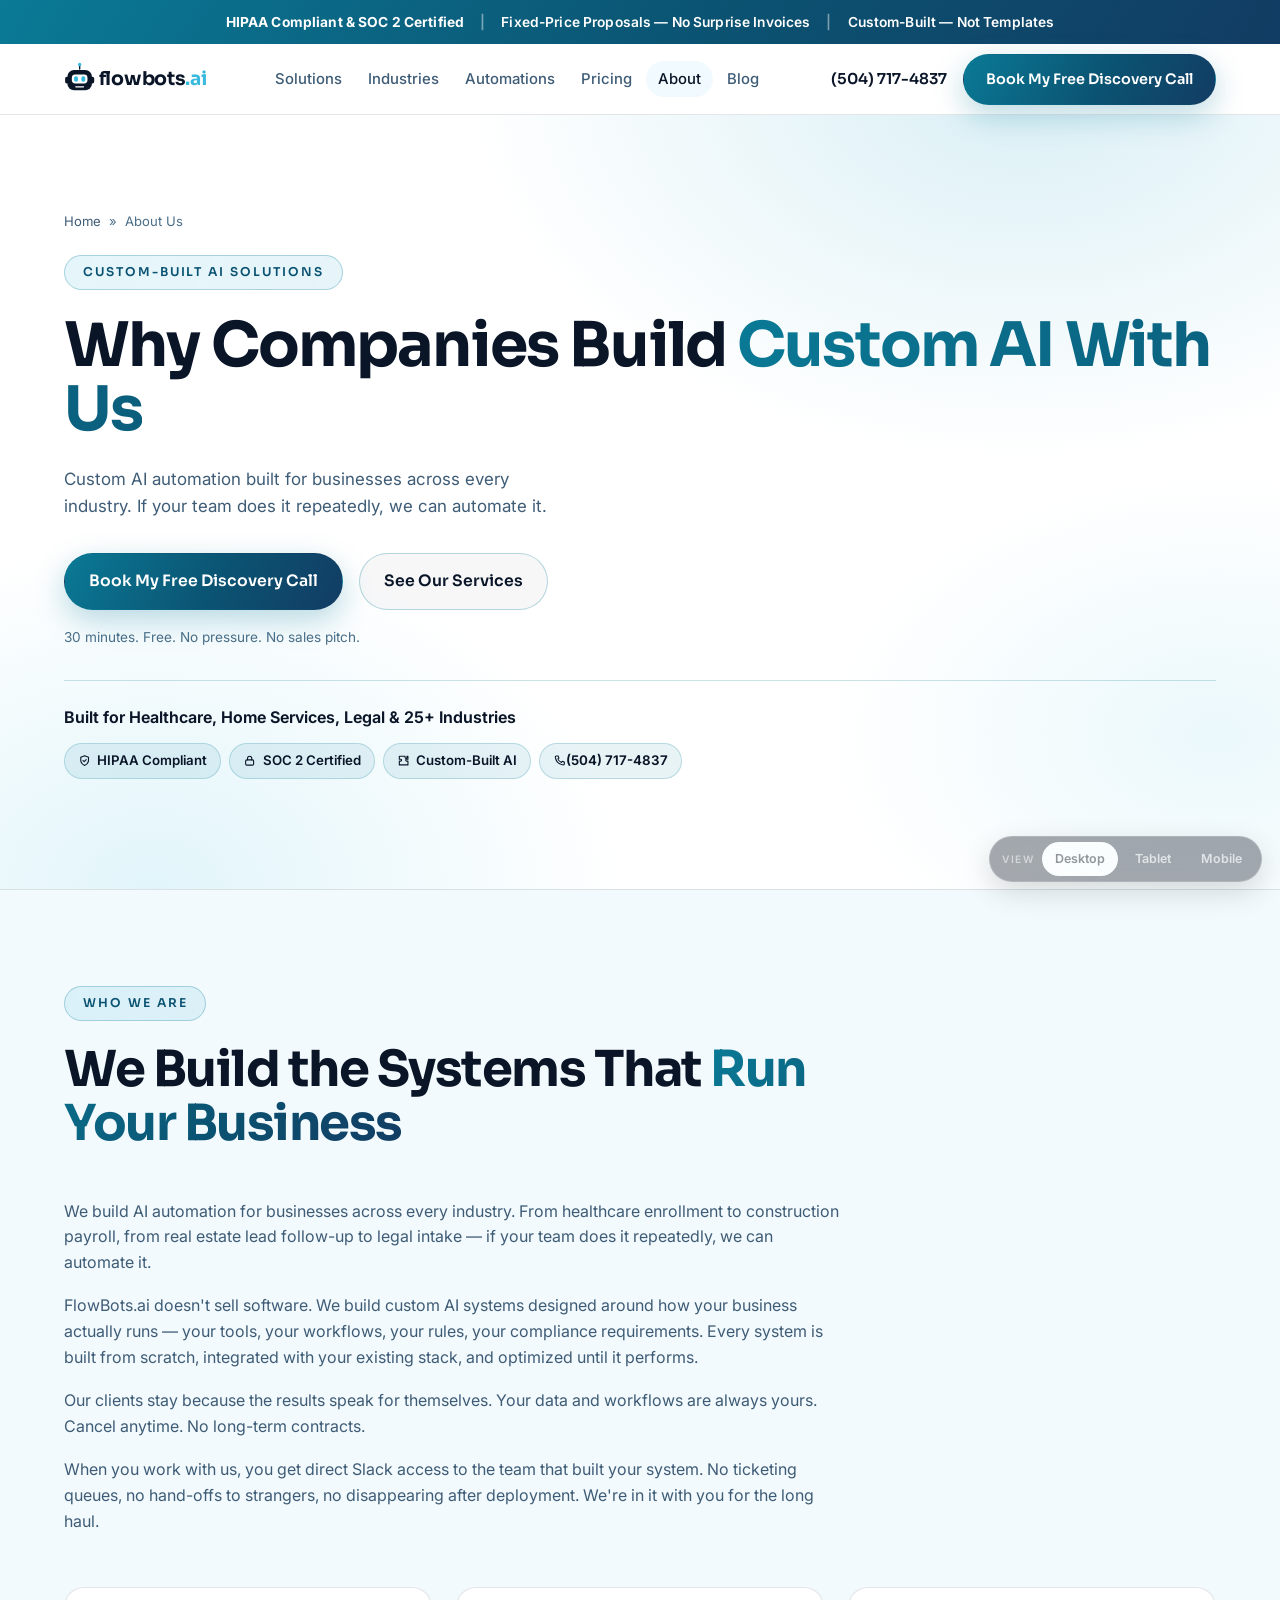
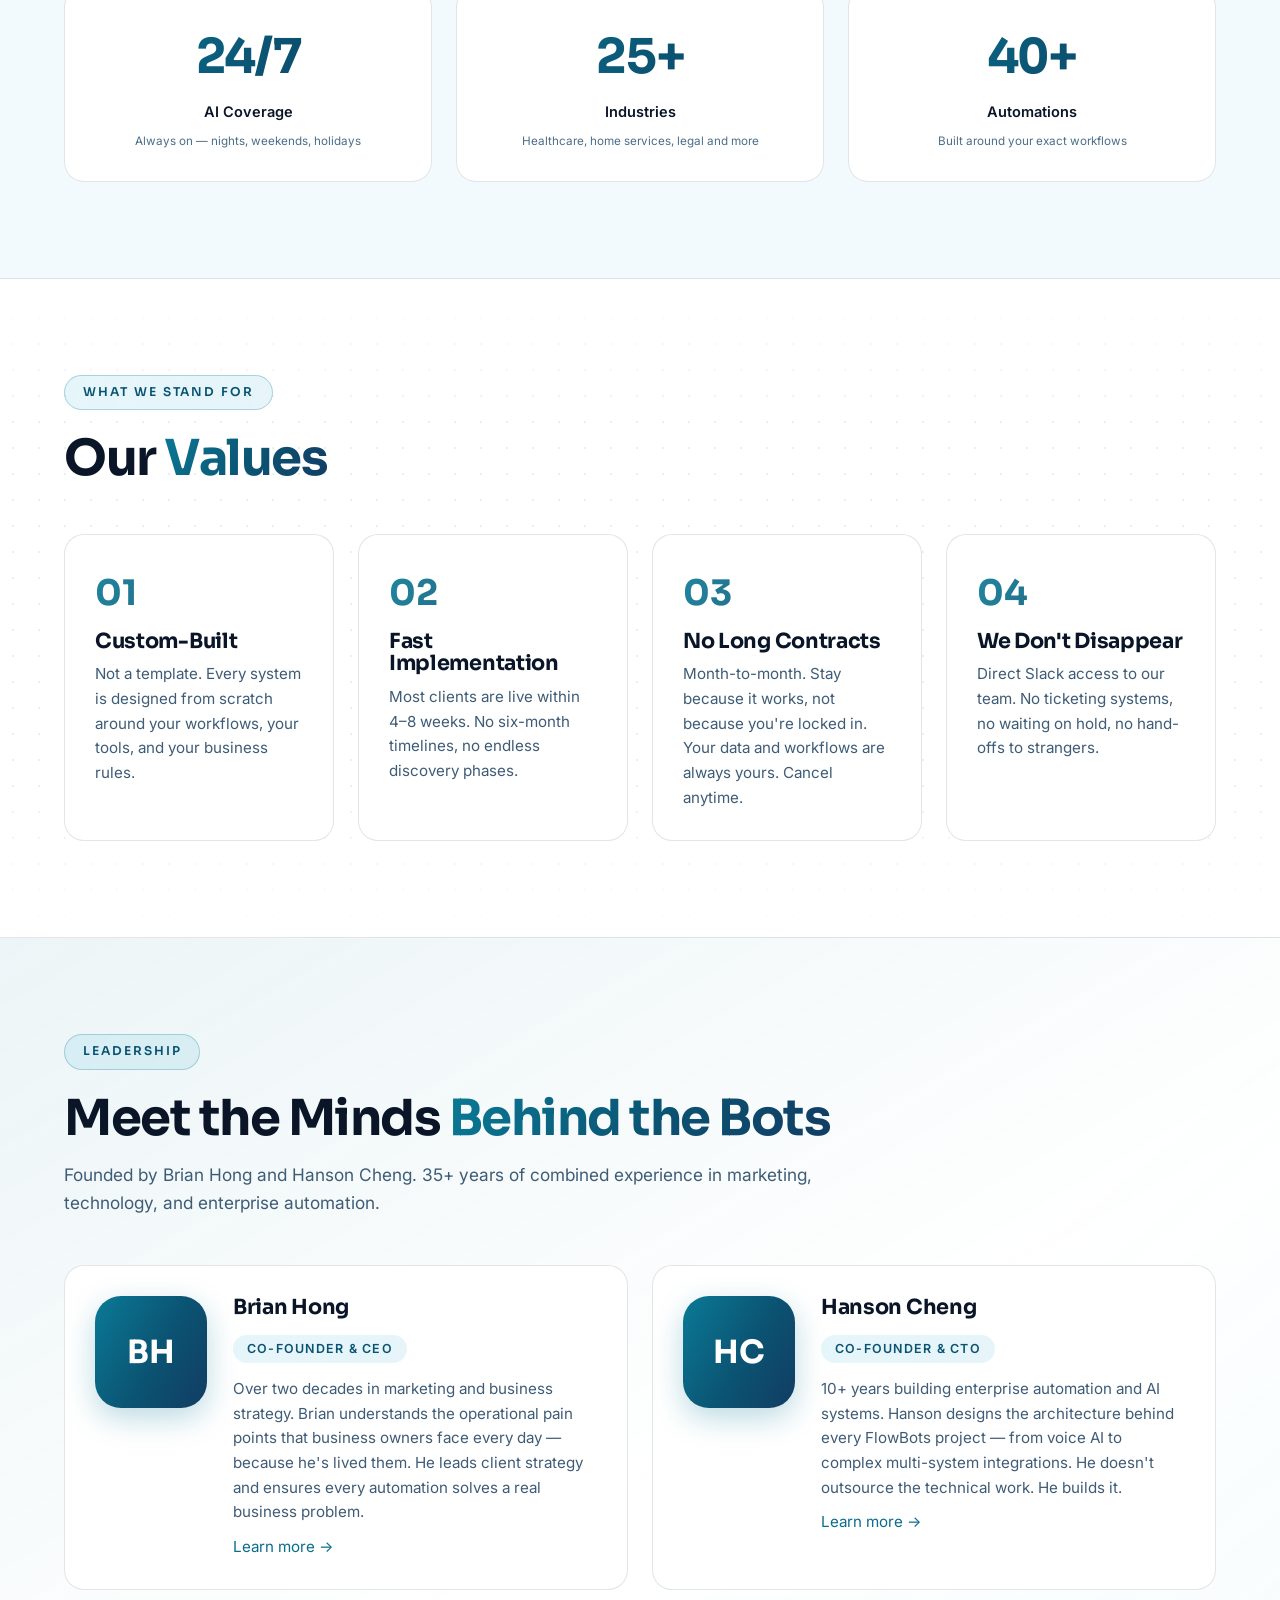
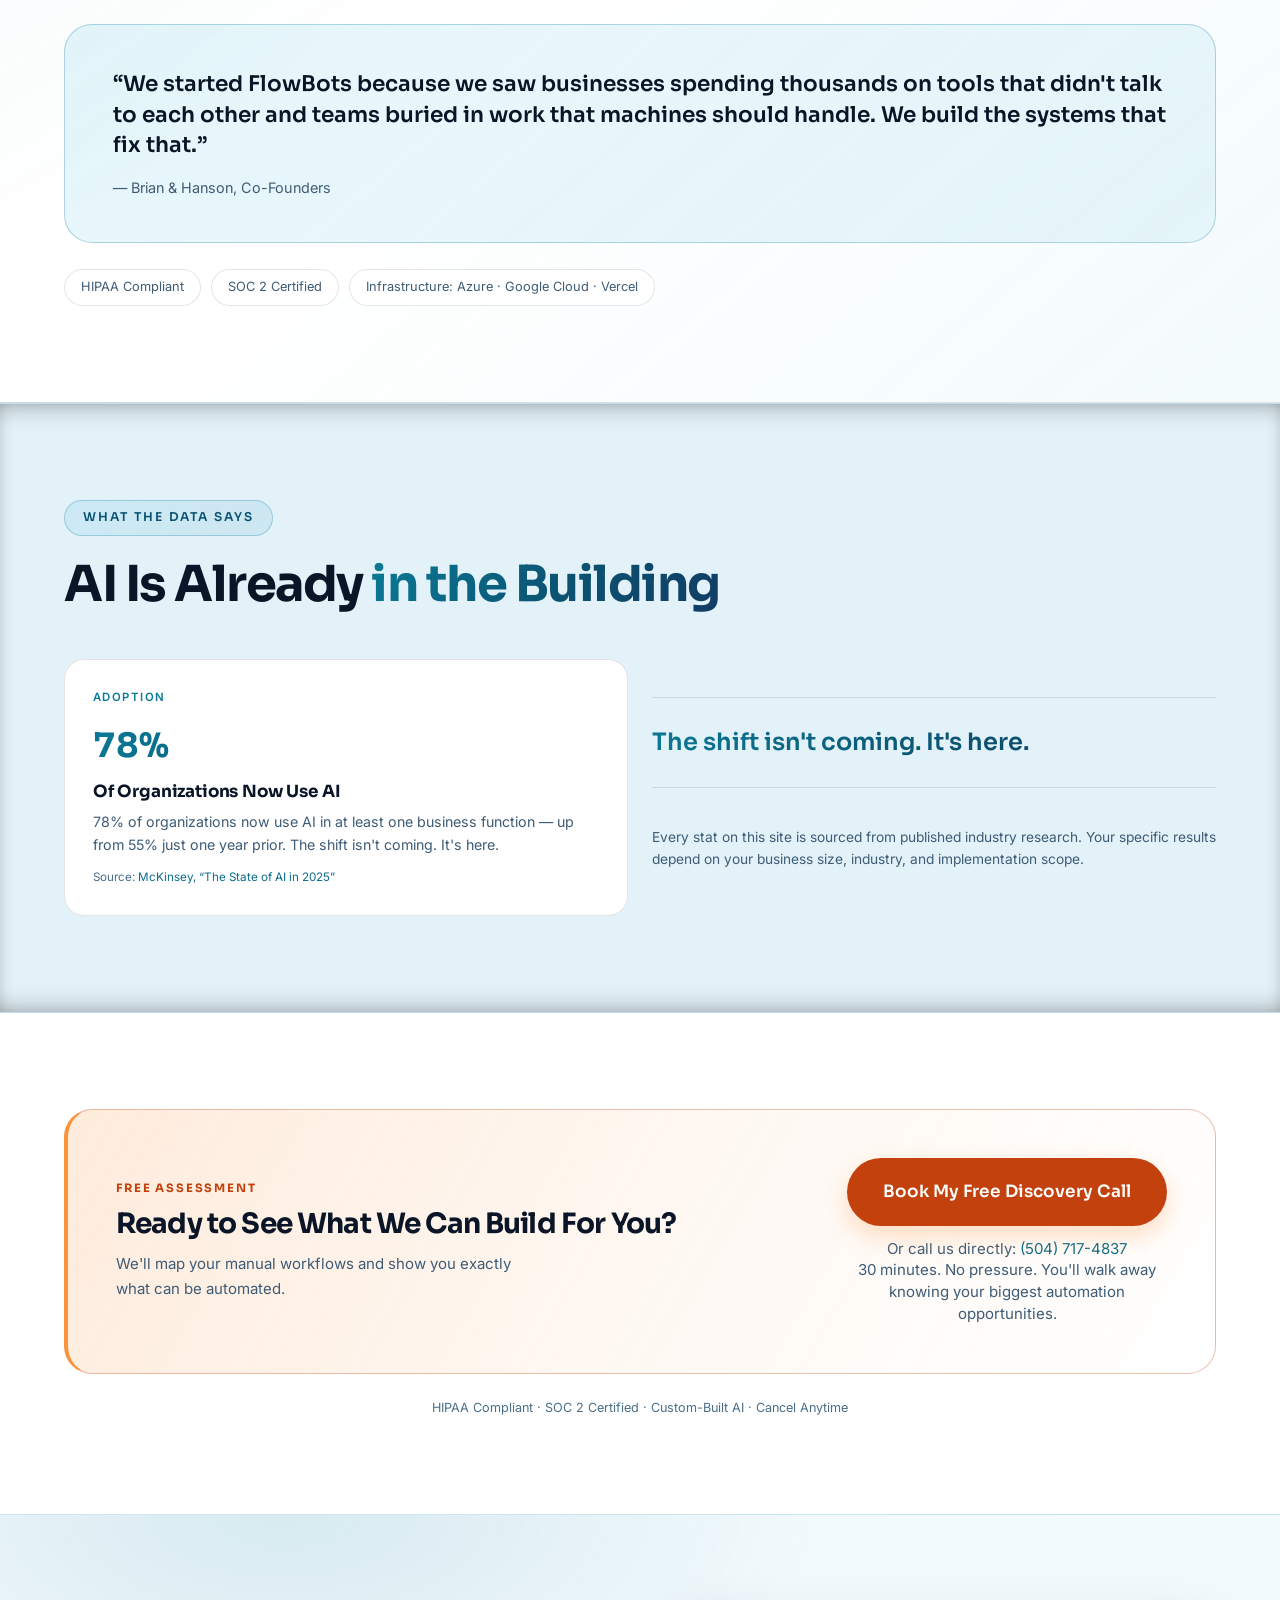
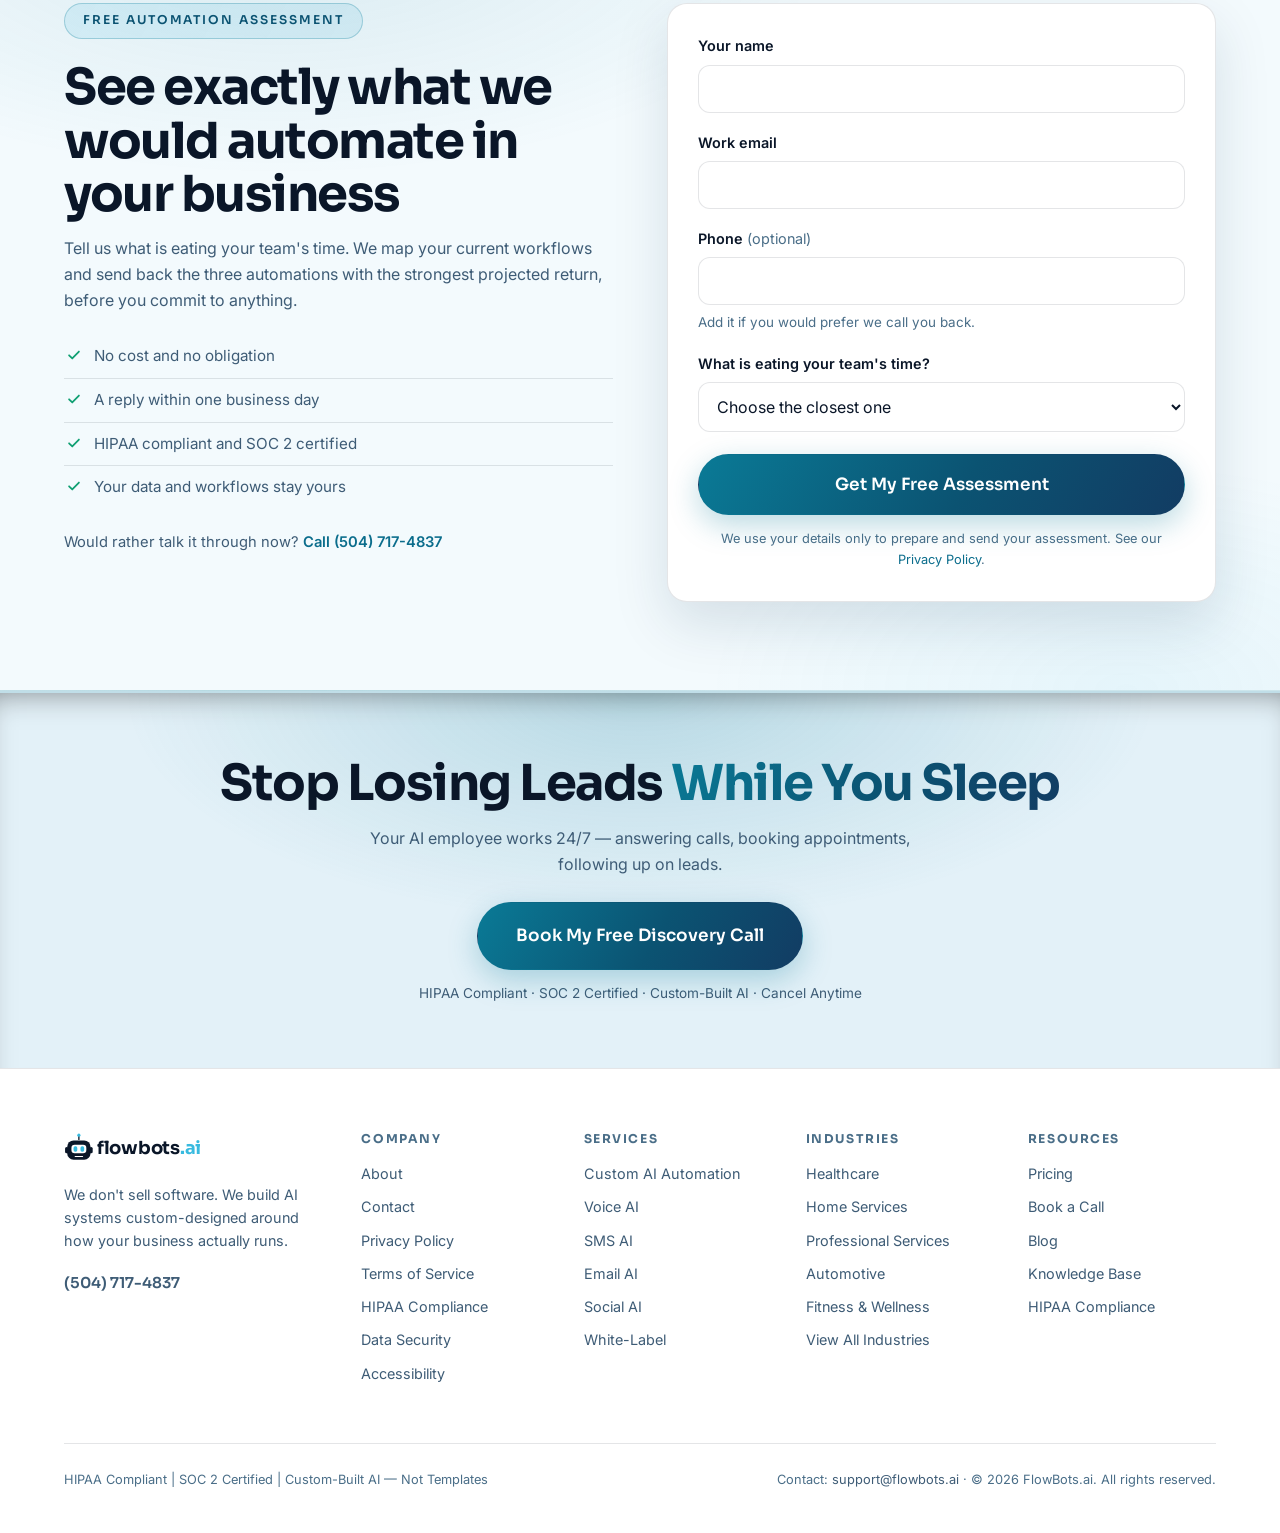
==== commit 5f8476f8: "Integration marquee restyled, and the invisible-button class of defect closed - Integration logos lo" ====
--- a/about.html
+++ b/about.html
@@ -8,7 +8,7 @@
 <link rel="preconnect" href="https://fonts.googleapis.com">
 <link rel="preconnect" href="https://fonts.gstatic.com" crossorigin>
 <link href="https://fonts.googleapis.com/css2?family=Sora:wght@500;600;700&family=Inter:wght@400;500;600&display=swap" rel="stylesheet">
-<link rel="stylesheet" href="style.css?v=60">
+<link rel="stylesheet" href="style.css?v=63">
 <script>/* These are the animated designs: motion is on unless a URL explicitly
    asks for ?motion=off. A production build should restore respect for
    prefers-reduced-motion; this is a review prototype. */
@@ -387,6 +387,6 @@
 })();
 </script>
 
-<script src="app.js?v=60"></script>
+<script src="app.js?v=63"></script>
 </body>
 </html>
--- a/style.css
+++ b/style.css
@@ -1930,3 +1930,40 @@
 :root{--blue-link:#0B6D8C}
 a{color:var(--blue-link)}
 .sec-lightblue a,.sec-dark :is(.card,.stat,.stat-detail,.post-card,.hiw-screen,.cmp-col,.founder-card,details) a{color:var(--blue-link)}
+
+/* INTEGRATIONS — boxes off, logos sit on the ground with a star between them.
+   The star is a trailing separator on every item rather than a between-items
+   rule, because the track is duplicated for the loop and a between-items rule
+   would drop the star at the seam. */
+.int-marks li{
+  border:0;background:none;min-width:0;height:auto;
+  padding:0 var(--s5);position:relative;
+}
+.int-marks li:hover{transform:none;border:0}
+.int-marks li::after{
+  content:"\2726";position:absolute;right:calc(var(--s5) * -0.5);top:50%;
+  transform:translate(50%,-50%);font-size:.62rem;line-height:1;
+  color:var(--blue-bright);opacity:.55;pointer-events:none;
+}
+.int-marks{gap:0}
+.int-track .int-marks{padding:0}
+.int-logo{opacity:.72;transition:opacity .18s ease-out}
+.int-marks li:hover .int-logo{opacity:1}
+
+/* room between the marquee and the line under it */
+.int-marquee{margin-bottom:var(--s6)}
+.int-note{margin-top:var(--s6)}
+.integrations .int-title{margin-bottom:var(--s6)}
+
+/* A primary button always sits on the deep gradient, so its text is always
+   white. Section-level link colours were reaching it inside dark bands and
+   painting dark blue on dark blue. !important is deliberate: no context may
+   override the text colour of a button whose background is fixed. */
+.btn-primary,.btn-primary:hover,.btn-primary:focus,
+.sec-dark .btn-primary,.sec-lightblue .btn-primary{color:var(--ink-on-grad) !important}
+.btn-primary .ico{color:var(--ink-on-grad)}
+
+/* Eyebrow and role chips carry a translucent tint of their own, which drags
+   --blue-deep to 3.99 against it. One step darker clears AA on the chip. */
+.eyebrow,.role-tag,.sec-lightblue .eyebrow,.sec-dark :is(.card,.founder-card) .role-tag{color:#0B5372}
+.sec-dark .eyebrow{color:#8FE3FA}
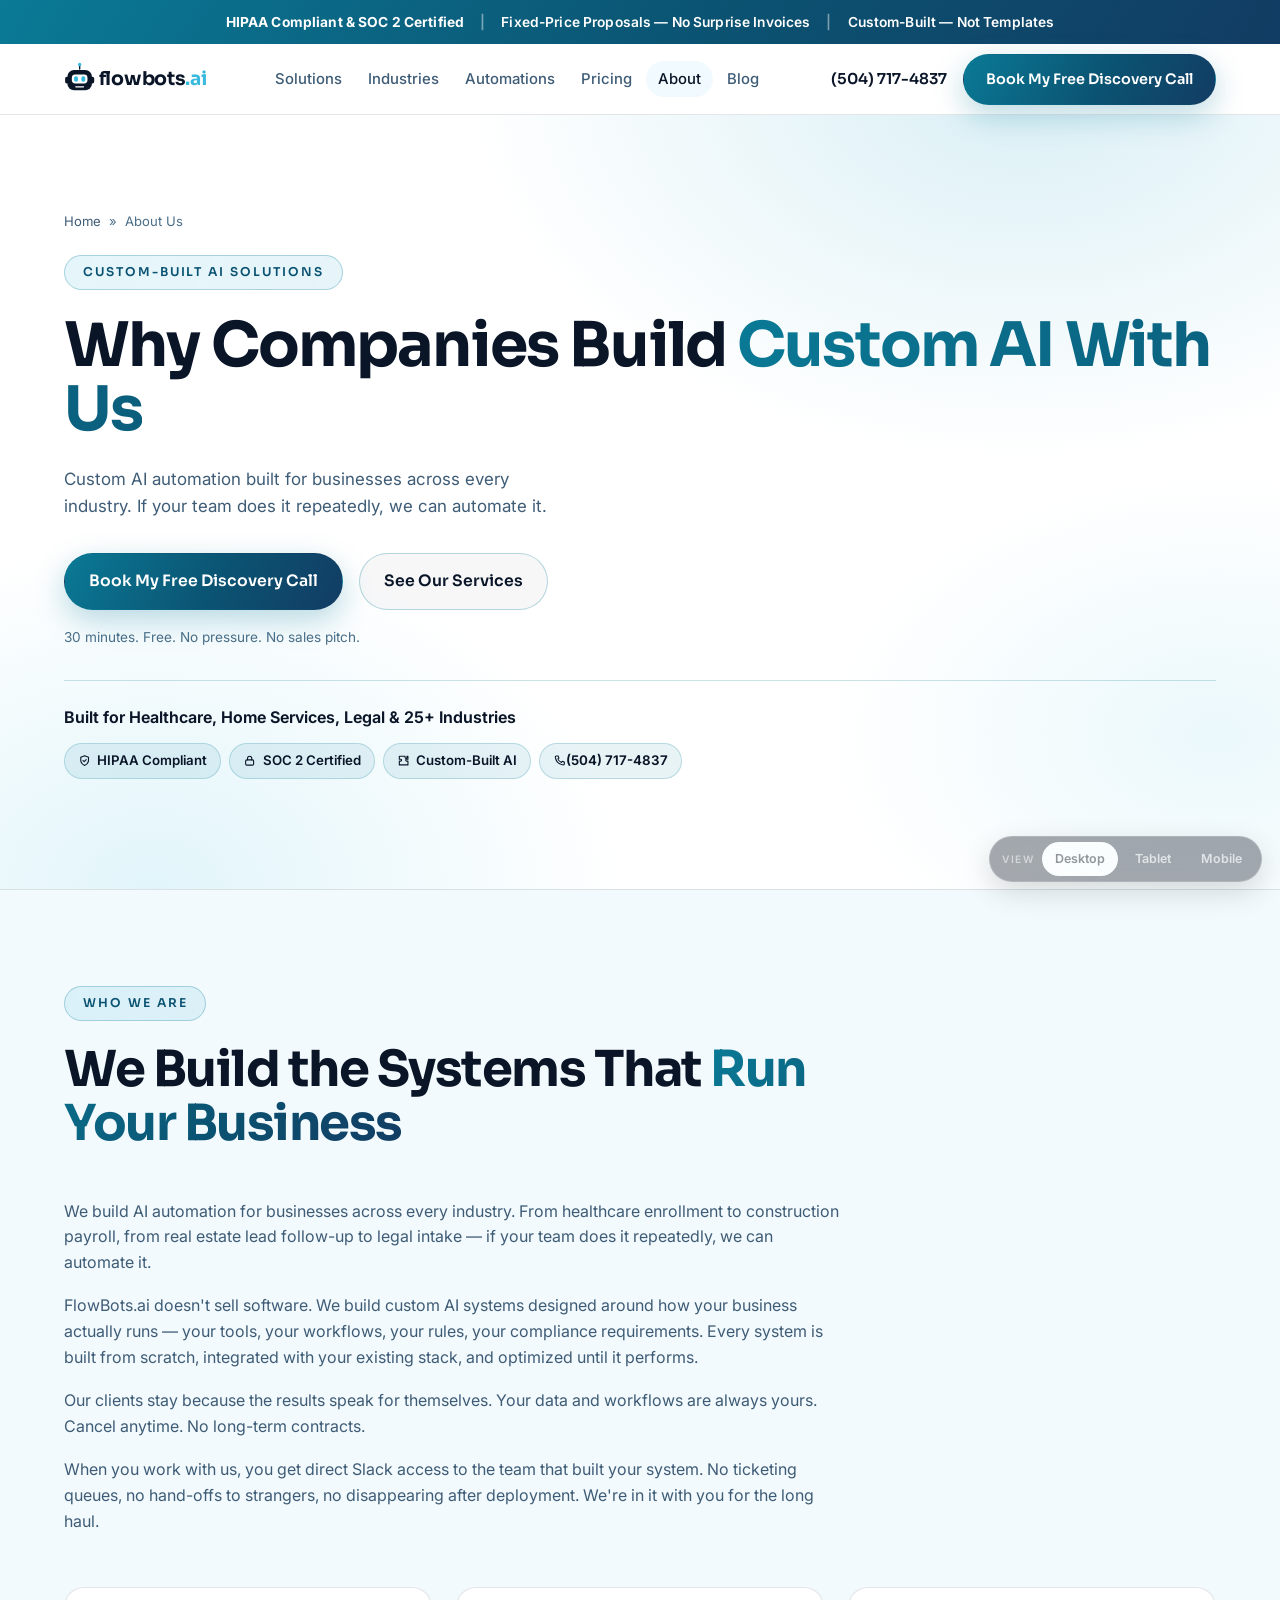
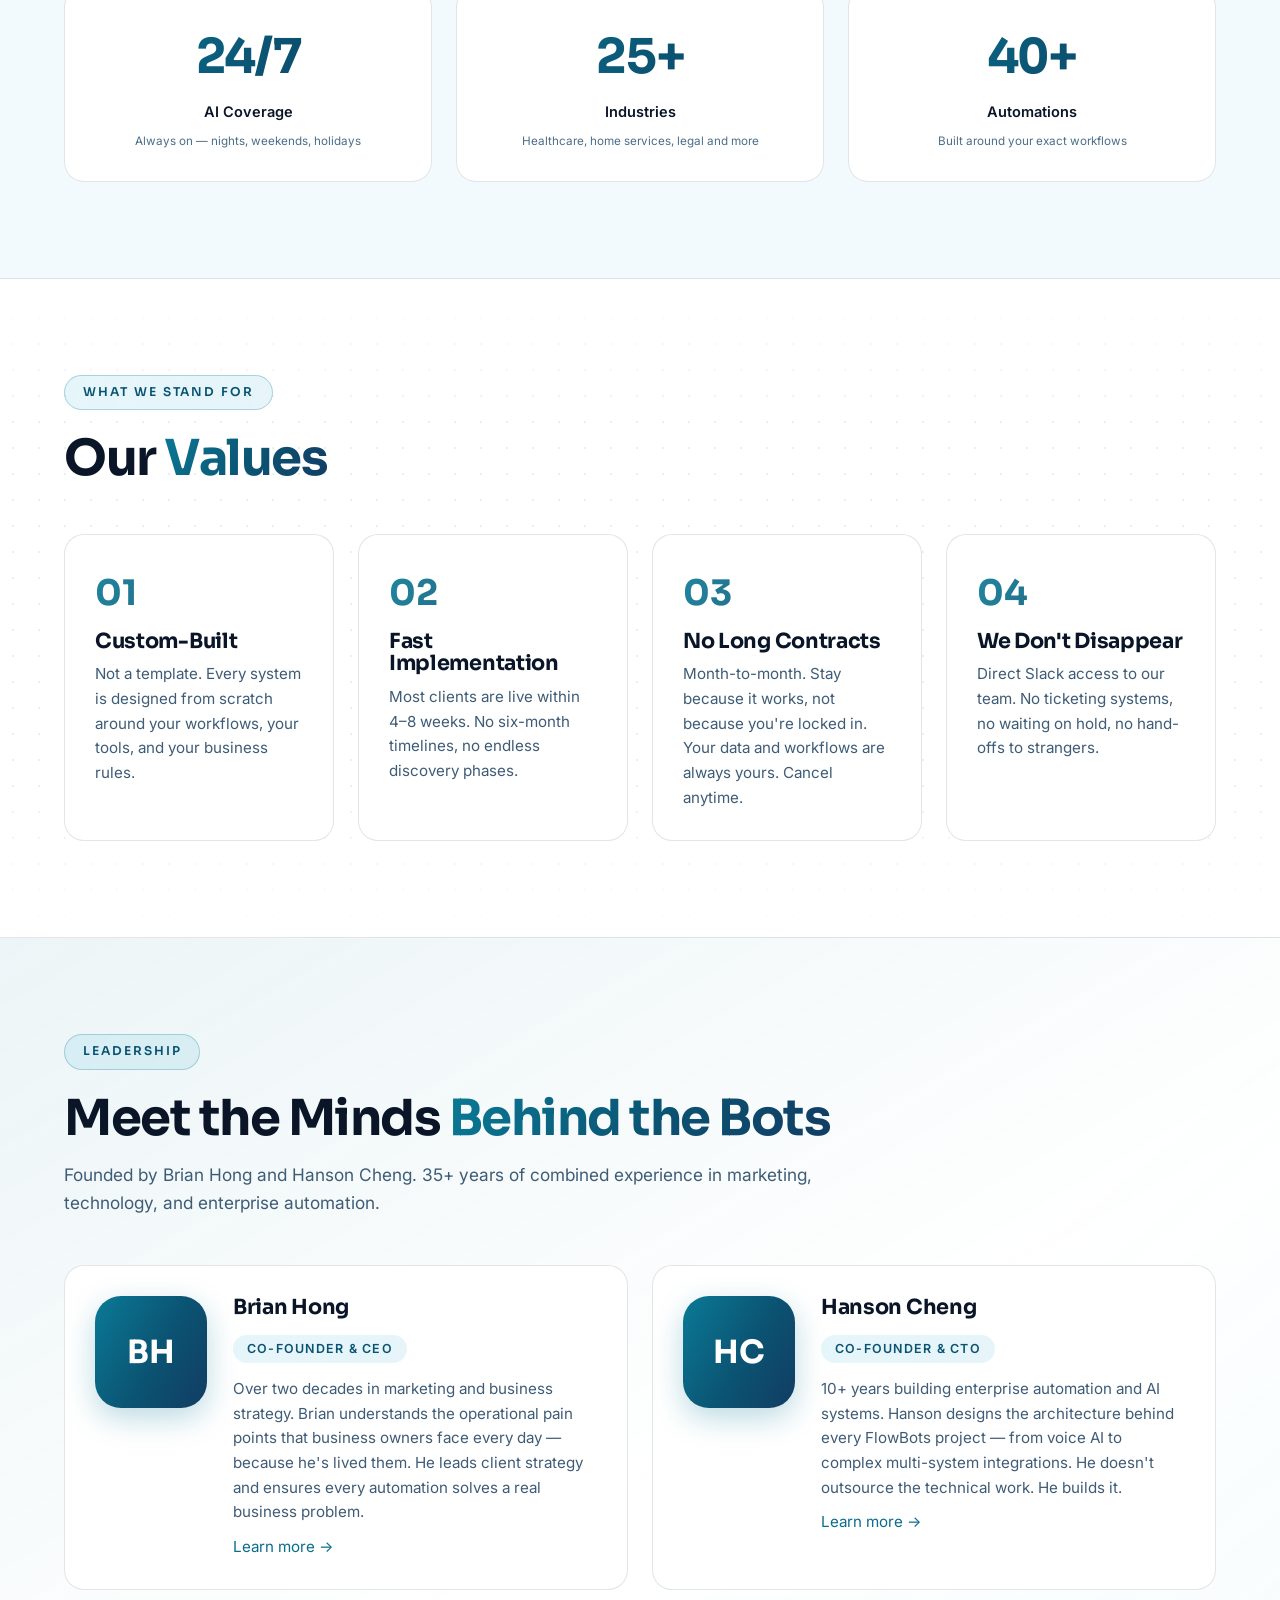
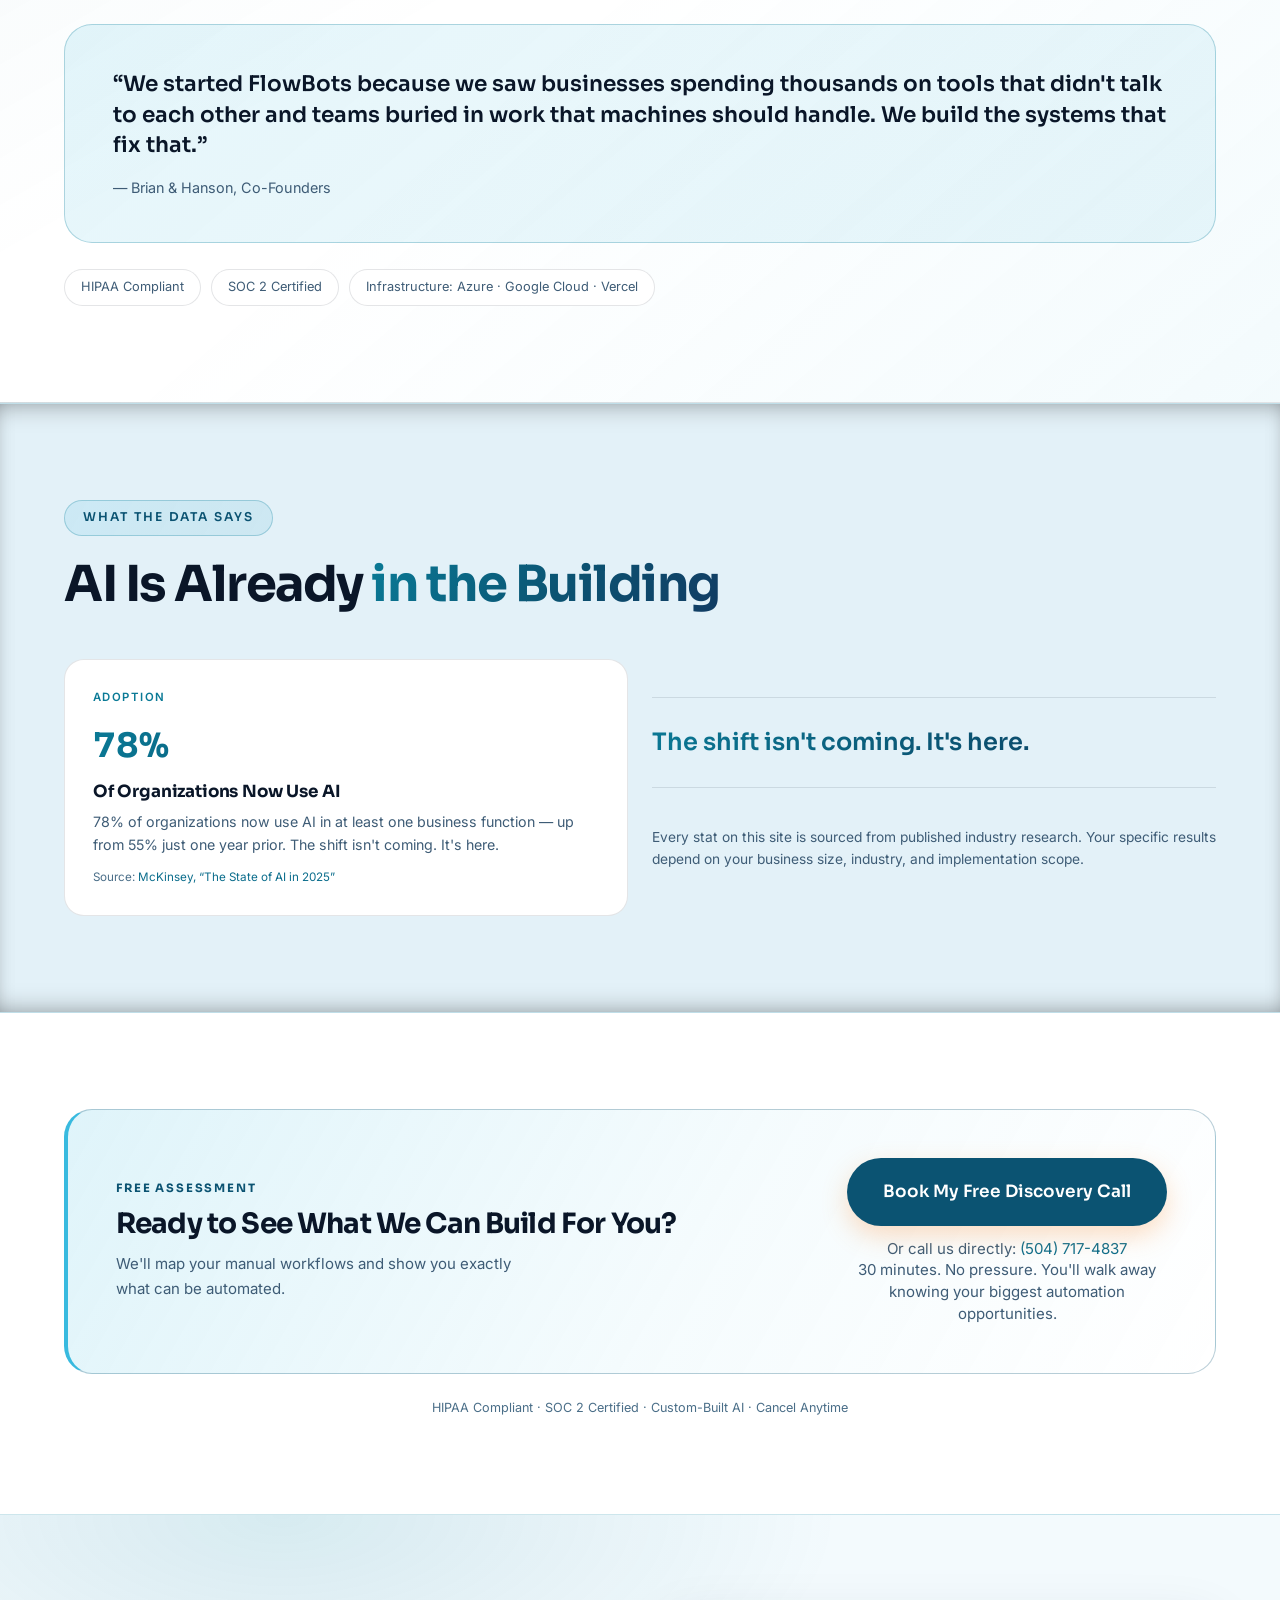
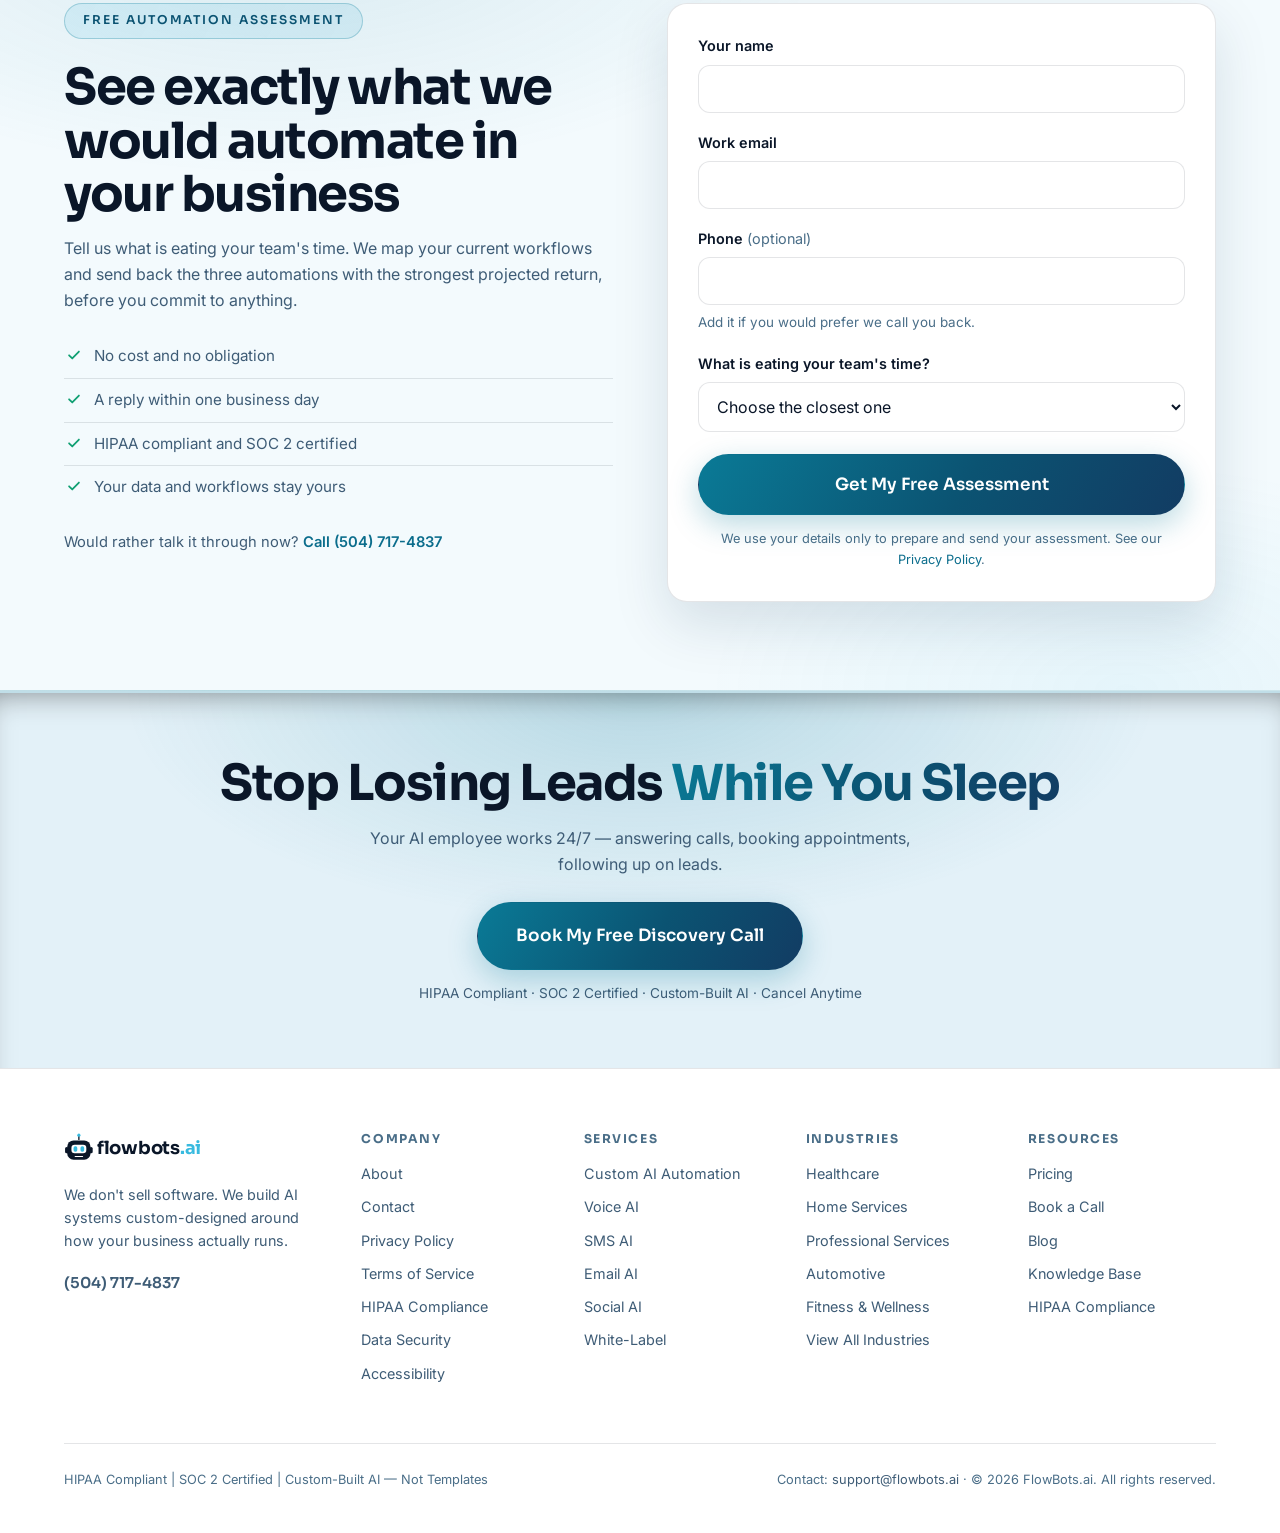
==== commit add4002f: "Round 9: cohesion on the dark bands, and a checker that actually works The alternation put white car" ====
--- a/about.html
+++ b/about.html
@@ -8,7 +8,7 @@
 <link rel="preconnect" href="https://fonts.googleapis.com">
 <link rel="preconnect" href="https://fonts.gstatic.com" crossorigin>
 <link href="https://fonts.googleapis.com/css2?family=Sora:wght@500;600;700&family=Inter:wght@400;500;600&display=swap" rel="stylesheet">
-<link rel="stylesheet" href="style.css?v=63">
+<link rel="stylesheet" href="style.css?v=67">
 <script>/* These are the animated designs: motion is on unless a URL explicitly
    asks for ?motion=off. A production build should restore respect for
    prefers-reduced-motion; this is a review prototype. */
@@ -387,6 +387,6 @@
 })();
 </script>
 
-<script src="app.js?v=63"></script>
+<script src="app.js?v=67"></script>
 </body>
 </html>
--- a/style.css
+++ b/style.css
@@ -1967,3 +1967,107 @@
    --blue-deep to 3.99 against it. One step darker clears AA on the chip. */
 .eyebrow,.role-tag,.sec-lightblue .eyebrow,.sec-dark :is(.card,.founder-card) .role-tag{color:#0B5372}
 .sec-dark .eyebrow{color:#8FE3FA}
+
+/* ============================================================
+   Round 9 — cohesion on the dark bands
+   The alternation put white cards on dark grounds, which is where every
+   invisible-text failure came from and why the page stopped feeling like one
+   design. Dark bands now use a solid ground and glass components, so there is
+   no light-surface-on-dark-ground contradiction left to get wrong.
+   ============================================================ */
+.sec-dark{
+  background:#0E2439;              /* solid: no gradient, nothing to mis-composite */
+  border-top:1px solid rgba(255,255,255,.09);
+  border-bottom:1px solid rgba(255,255,255,.09);
+  color:#DCE9F3;
+}
+.sec-dark :is(.card,.stat,.stat-detail,.post-card,.hiw-screen,.cmp-col,.founder-card,details,.faq-thread summary){
+  background:rgba(255,255,255,.055);
+  border:1px solid rgba(255,255,255,.13);
+  box-shadow:none;
+  color:#DCE9F3;
+}
+.sec-dark :is(.card,.stat,.stat-detail,.post-card,.hiw-screen,.cmp-col,.founder-card,details) :is(h2,h3,h4,b,strong){color:#FFFFFF}
+.sec-dark :is(.card,.stat,.stat-detail,.post-card,.hiw-screen,.cmp-col,.founder-card,details) :is(p,li,td,span,figcaption,small){color:#C3D6E5}
+.sec-dark :is(.card,.stat,.stat-detail,.post-card,.hiw-screen,.cmp-col,.founder-card,details) a{color:#8FE3FA}
+.sec-dark :is(.card,.stat,.stat-detail,.post-card,.hiw-screen,.cmp-col,.founder-card,details) :is(.tag,.cat,.cmp-tag,.role-tag,.q-tag,.sc-tag,.k){color:#8FE3FA;background:rgba(143,227,250,.13)}
+.sec-dark :is(.card,.stat,.stat-detail) :is(.stat-label,.card-num,.num,.n){color:#FFFFFF}
+.sec-dark :is(.stat,.stat-detail) :is(.stat-src,.src){color:#9DB6CB}
+.sec-dark .hiw-screen .line + .line{border-top-color:rgba(255,255,255,.12)}
+.sec-dark .hiw-screen .line .k.ok{color:#4FD3A4}
+.sec-dark .cmp-col .x{color:#FF8FA6}
+.sec-dark table th{background:rgba(255,255,255,.06);color:#8FE3FA}
+.sec-dark table td{border-top-color:rgba(255,255,255,.11);color:#DCE9F3}
+.sec-dark table td:first-child{color:#FFFFFF}
+.sec-dark .avatar{background:var(--grad-deep);color:#FFFFFF}
+/* inline style="color:var(--ink)" on emphasis inside dark copy */
+.sec-dark p strong[style],.sec-dark p b[style]{color:#FFFFFF!important}
+.sec-dark .src-note,.sec-dark .muted{color:#9DB6CB}
+.sec-dark .btn-ghost{color:#FFFFFF;border-color:rgba(255,255,255,.42)}
+
+/* the assessment block was still on the old orange accent, so a white heading
+   from the dark band landed on cream. Re-cut in the brand blue with its own
+   text colours so no section rule can reach into it. */
+:root{ --warm:#38BADF; --warm-deep:#0B5372; --on-warm:#FFFFFF; }
+.band{
+  background:linear-gradient(120deg,rgba(56,186,223,.16),rgba(56,186,223,.05) 55%,transparent),#FFFFFF;
+  border:1px solid rgba(11,83,114,.28);border-left:4px solid var(--blue-bright);
+}
+.band,.band p,.band .micro{color:var(--muted)}
+.band h2,.band h3,.band h4{color:var(--ink)!important}
+.band h2::before,.band h3::before,.band h4::before{color:var(--warm-deep)}
+.sec-dark .band{background:#FFFFFF;border-color:rgba(11,83,114,.28)}
+.sec-dark .band :is(h2,h3,h4){color:var(--ink)!important}
+.sec-dark .band :is(p,span,li,.micro){color:var(--muted)!important}
+
+/* CTA strips: button only, centred */
+.cta-strip-inner{justify-content:center}
+.cta-strip{padding:var(--s6) 0;text-align:center}
+.sec-dark + .cta-strip,.cta-strip{background:var(--bg-2)}
+
+/* source lines centred */
+.src-note{text-align:center;max-width:70ch;margin-left:auto;margin-right:auto}
+
+/* orbit figures sit on the ground, no card */
+.stat-orbit .stat{background:none!important;border:0!important;box-shadow:none!important;padding:0!important}
+
+/* every logo carries a leading star, so the separator is uniform around the
+   loop and the first logo is not the odd one out */
+.int-marks li::after{content:none}
+.int-marks li::before{
+  content:"\2726";position:absolute;left:calc(var(--s5) * -0.5);top:50%;
+  transform:translate(-50%,-50%);font-size:.62rem;line-height:1;
+  color:var(--blue-bright);opacity:.55;pointer-events:none;
+}
+
+/* two tails: one under each founder card */
+.founder-bubble::before,.founder-bubble::after{content:none}
+.founder-bubble .tail{position:absolute;top:100%;width:0;height:0;
+  border:18px solid transparent;border-bottom:0;border-top-color:#FFFFFF;
+  filter:drop-shadow(0 1px 0 rgba(10,22,40,.10));}
+.founder-bubble .tail-a{left:24%}
+.founder-bubble .tail-b{left:76%}
+.sec-dark .founder-bubble{background:rgba(255,255,255,.055);border-color:rgba(255,255,255,.13)}
+.sec-dark .founder-bubble .tail{border-top-color:#182F47}
+.sec-dark .founder-bubble,.sec-dark .founder-bubble p{color:#FFFFFF}
+.sec-dark .founder-bubble footer{color:#B6CFE0}
+
+/* last two: float-card caption at 4.10 and the comparison tag at 4.43 */
+.float-card span{color:#3E5C76}
+.cmp-tag,.cmp-col.good .cmp-tag,.sec-lightblue .cmp-tag{color:#0B5372}
+
+/* Both of these elements exist in a light AND a dark variant, so a blanket
+   colour breaks whichever one it was not written for. Scoped by context. */
+.float-card.fc-top span{color:rgba(255,255,255,.92)}
+.float-card.fc-top b{color:#FFFFFF}
+.cmp-col.good .cmp-tag{color:#8FE3FA}
+.cmp-col:not(.good) .cmp-tag{color:#0B5372}
+
+/* The comparison tag's readability is decided by the SECTION GROUND, not by
+   whether the column is the good or the bad one. Keying it off .good/.bad put
+   dark text on the dark band and light text on the light band at the same
+   time. Ground is the only axis that matters here. */
+.sec-dark .cmp-col .cmp-tag,.sec-dark .cmp-col.good .cmp-tag,.sec-dark .cmp-col.bad .cmp-tag{color:#8FE3FA}
+.sec-lightblue .cmp-col .cmp-tag,.sec-lightblue .cmp-col.good .cmp-tag,.sec-lightblue .cmp-col.bad .cmp-tag{color:#0B5372}
+/* the top float card sits on the deep gradient; full white clears 4.5 */
+.float-card.fc-top span{color:#FFFFFF}
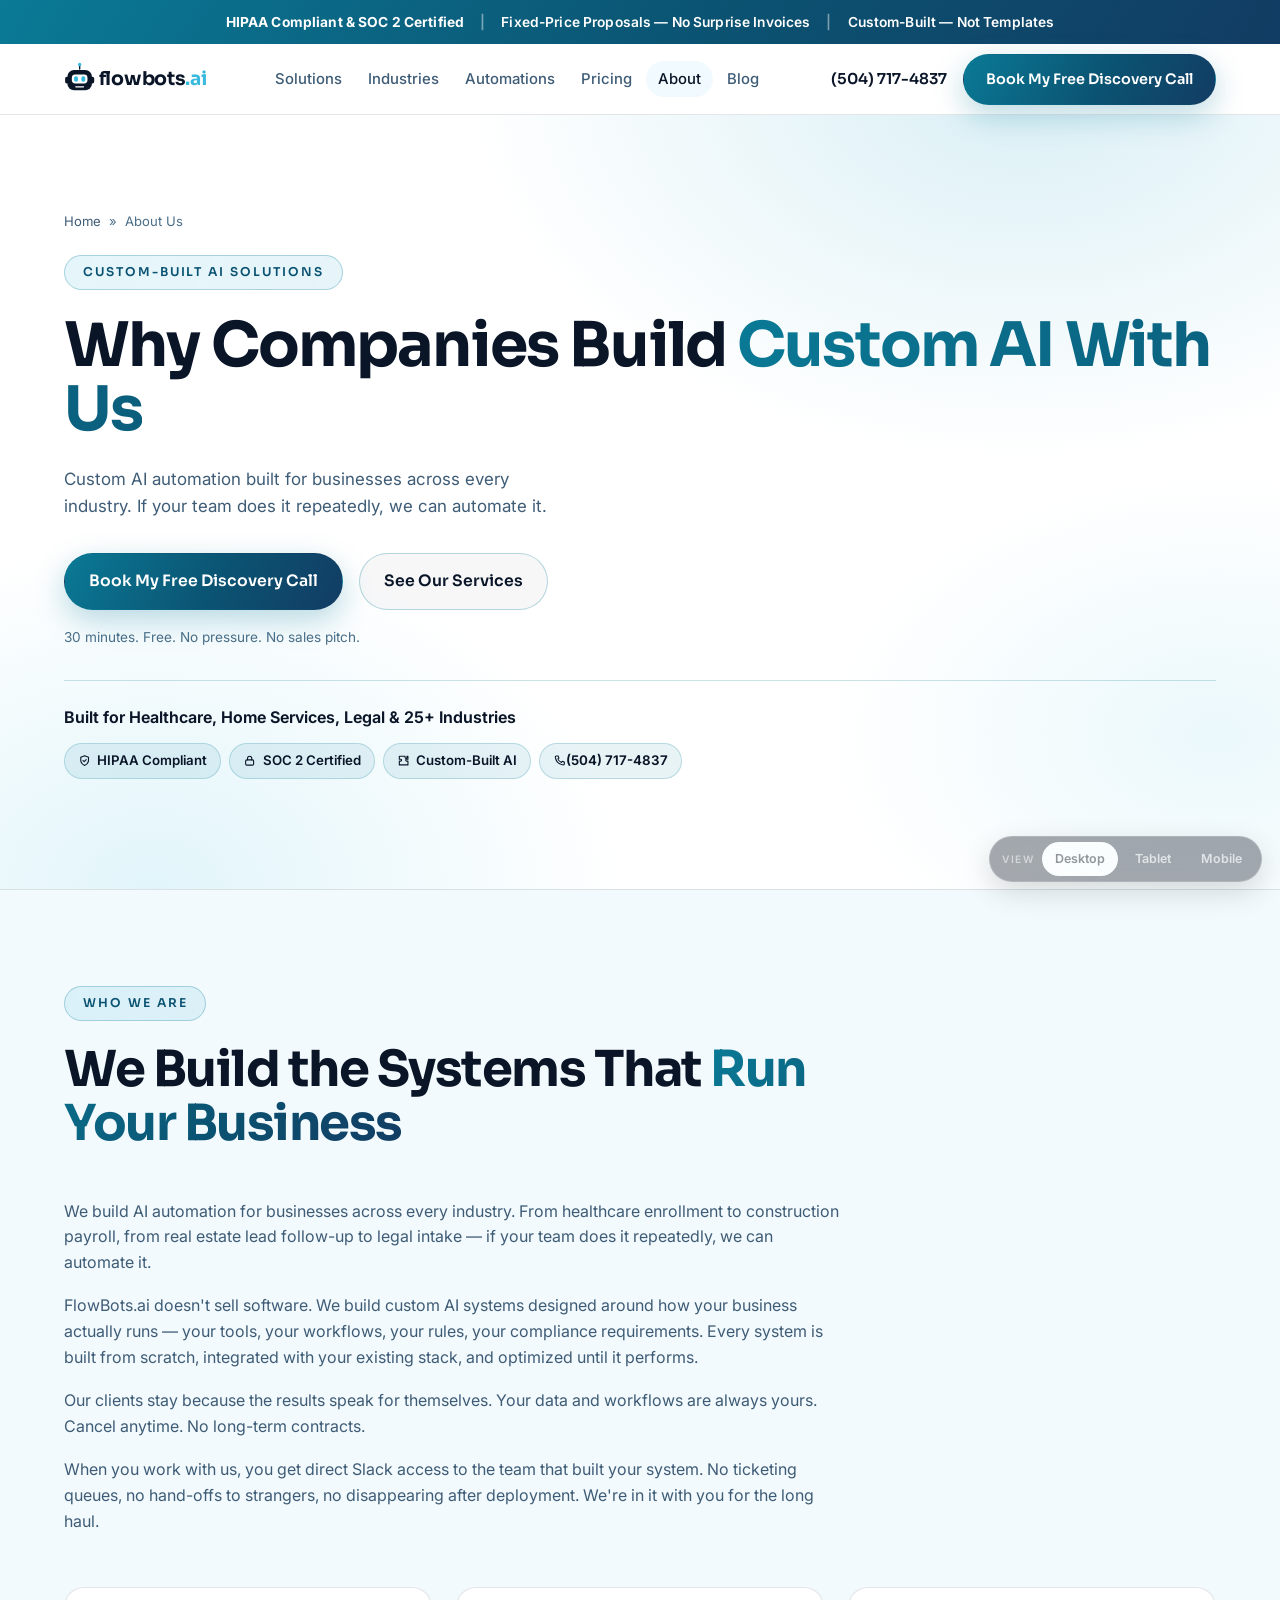
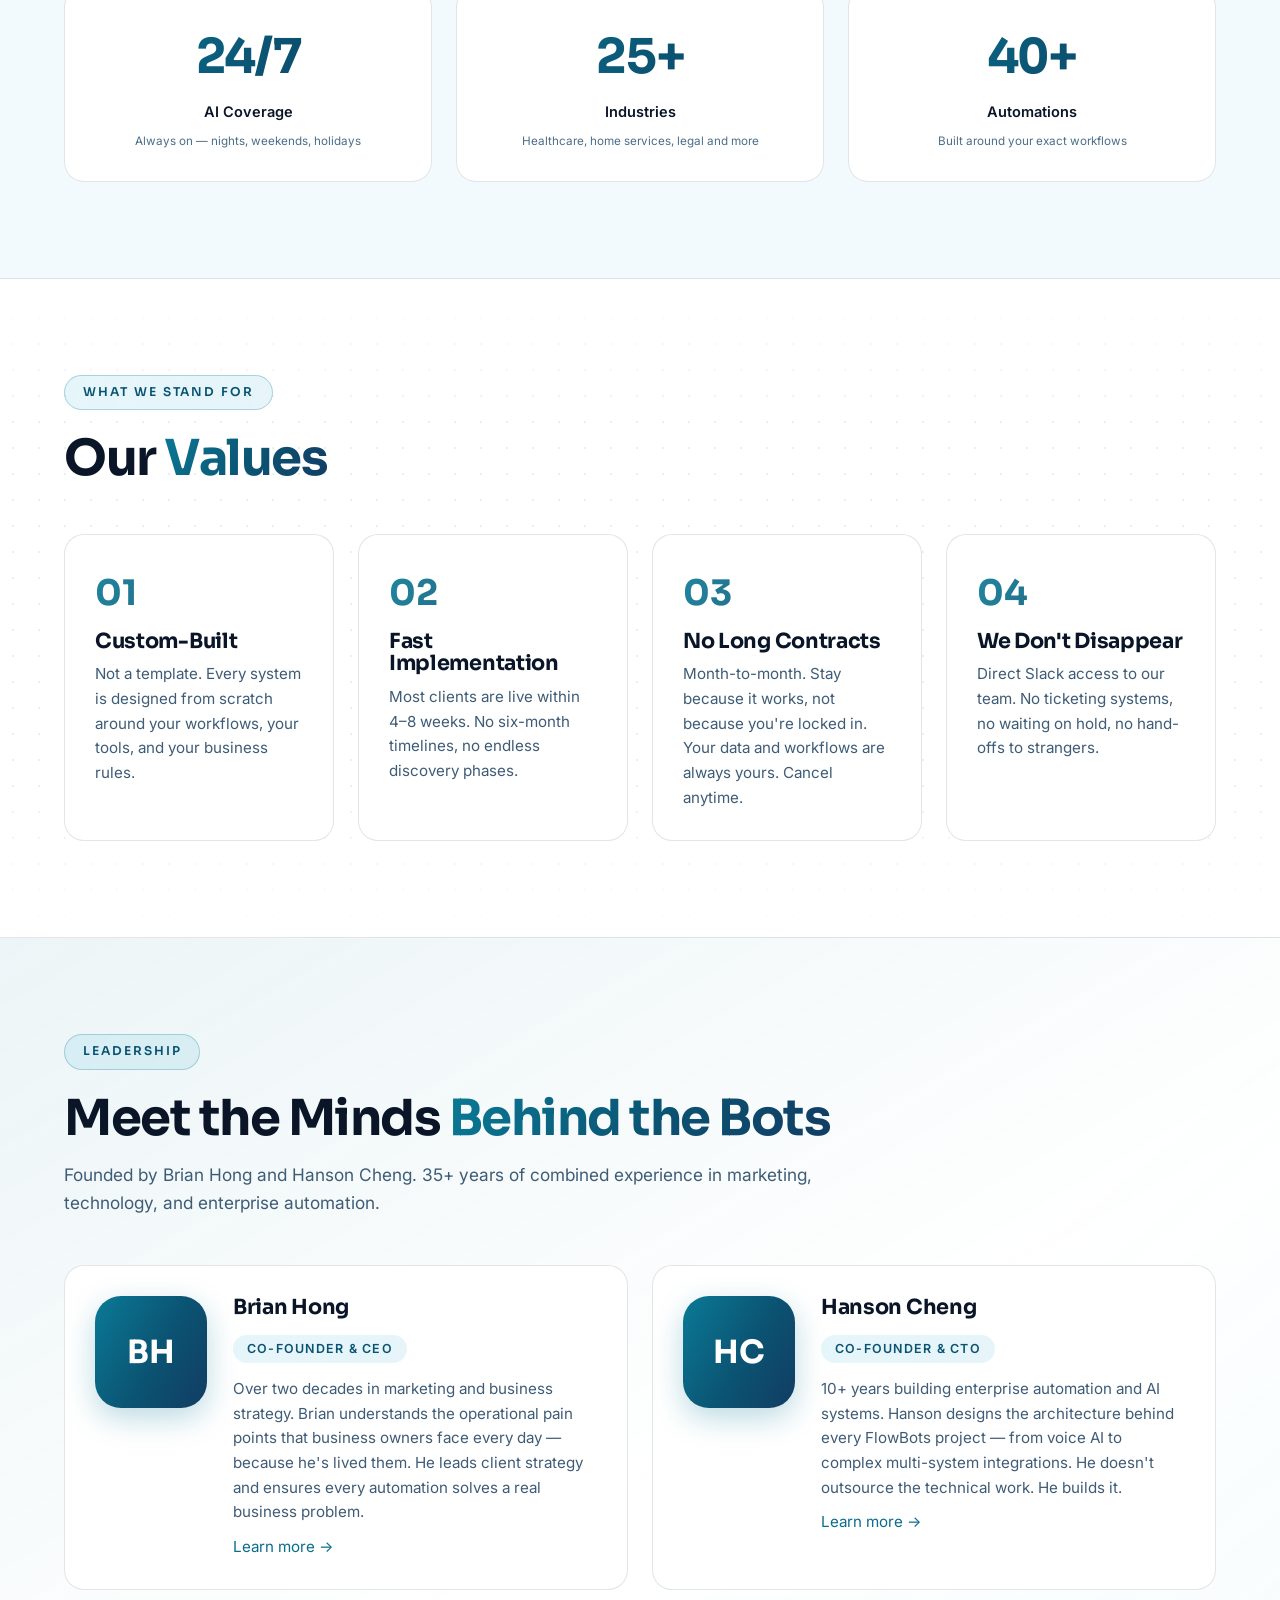
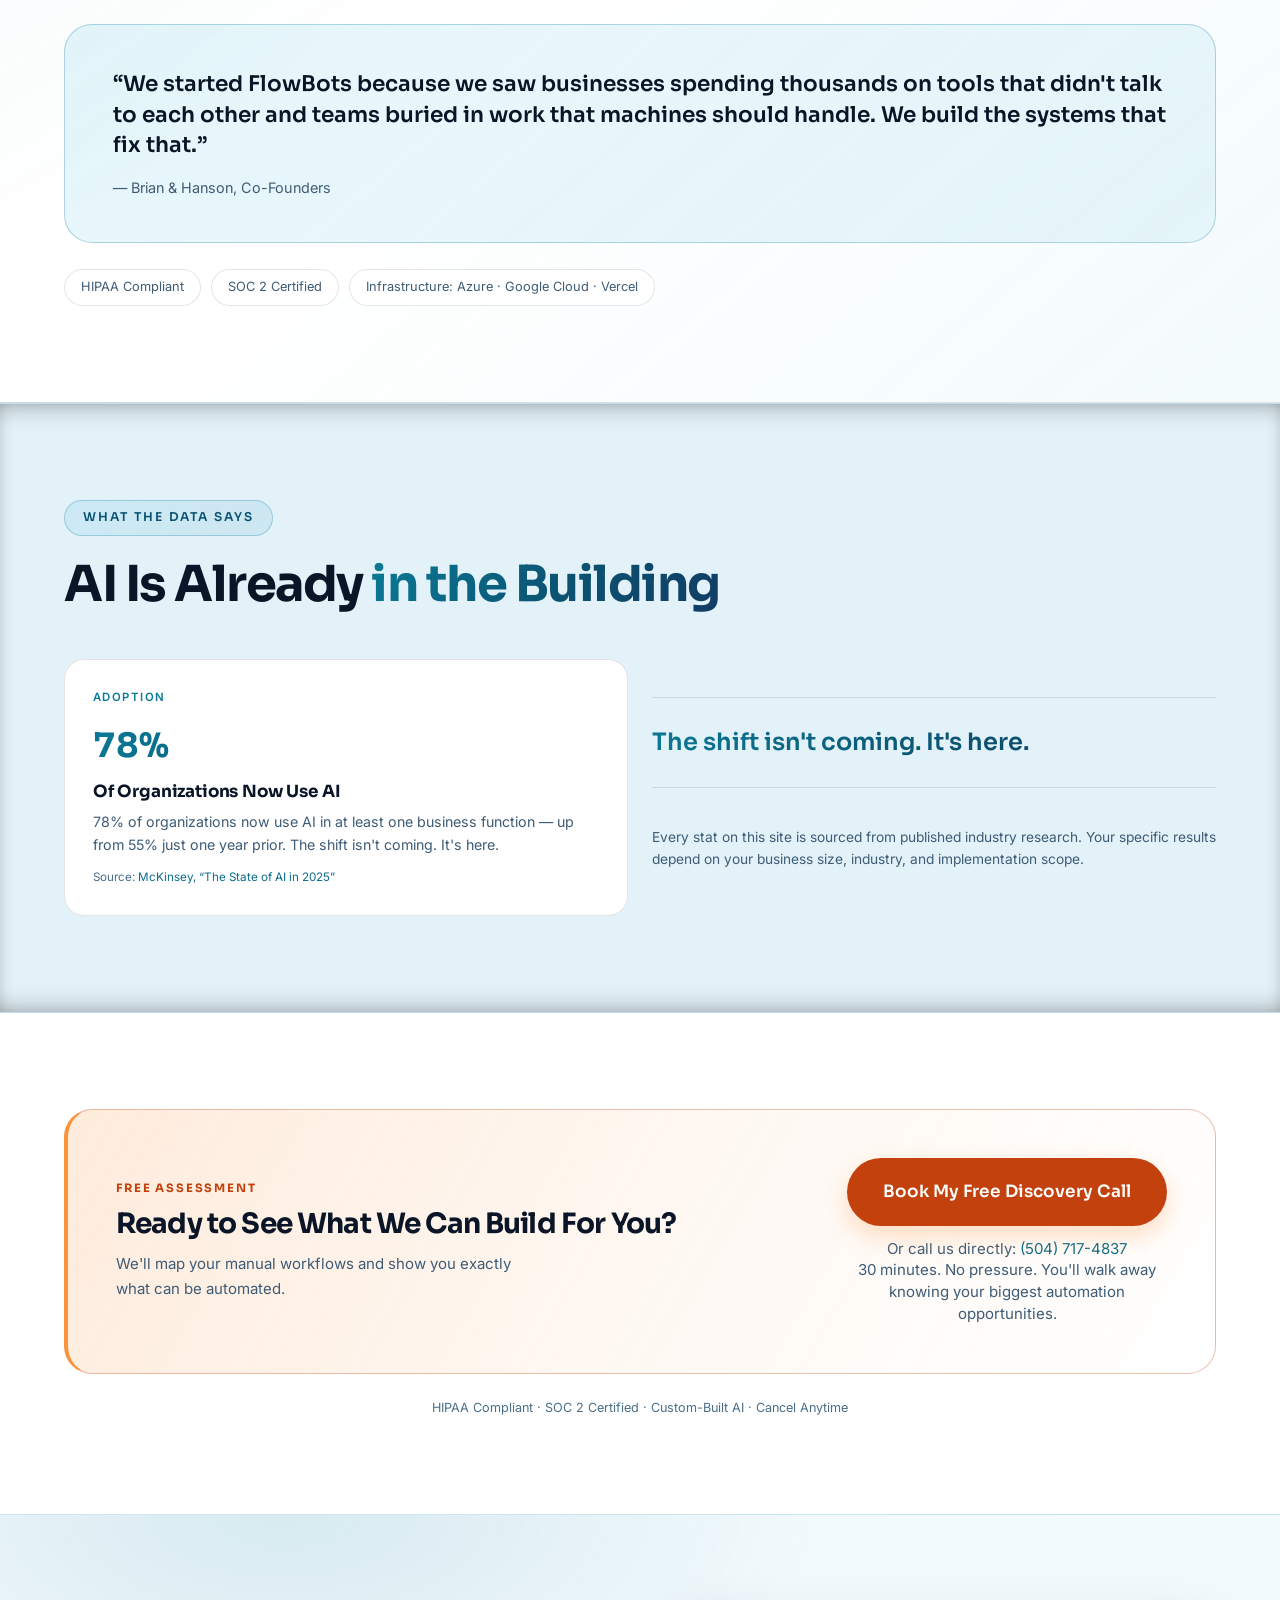
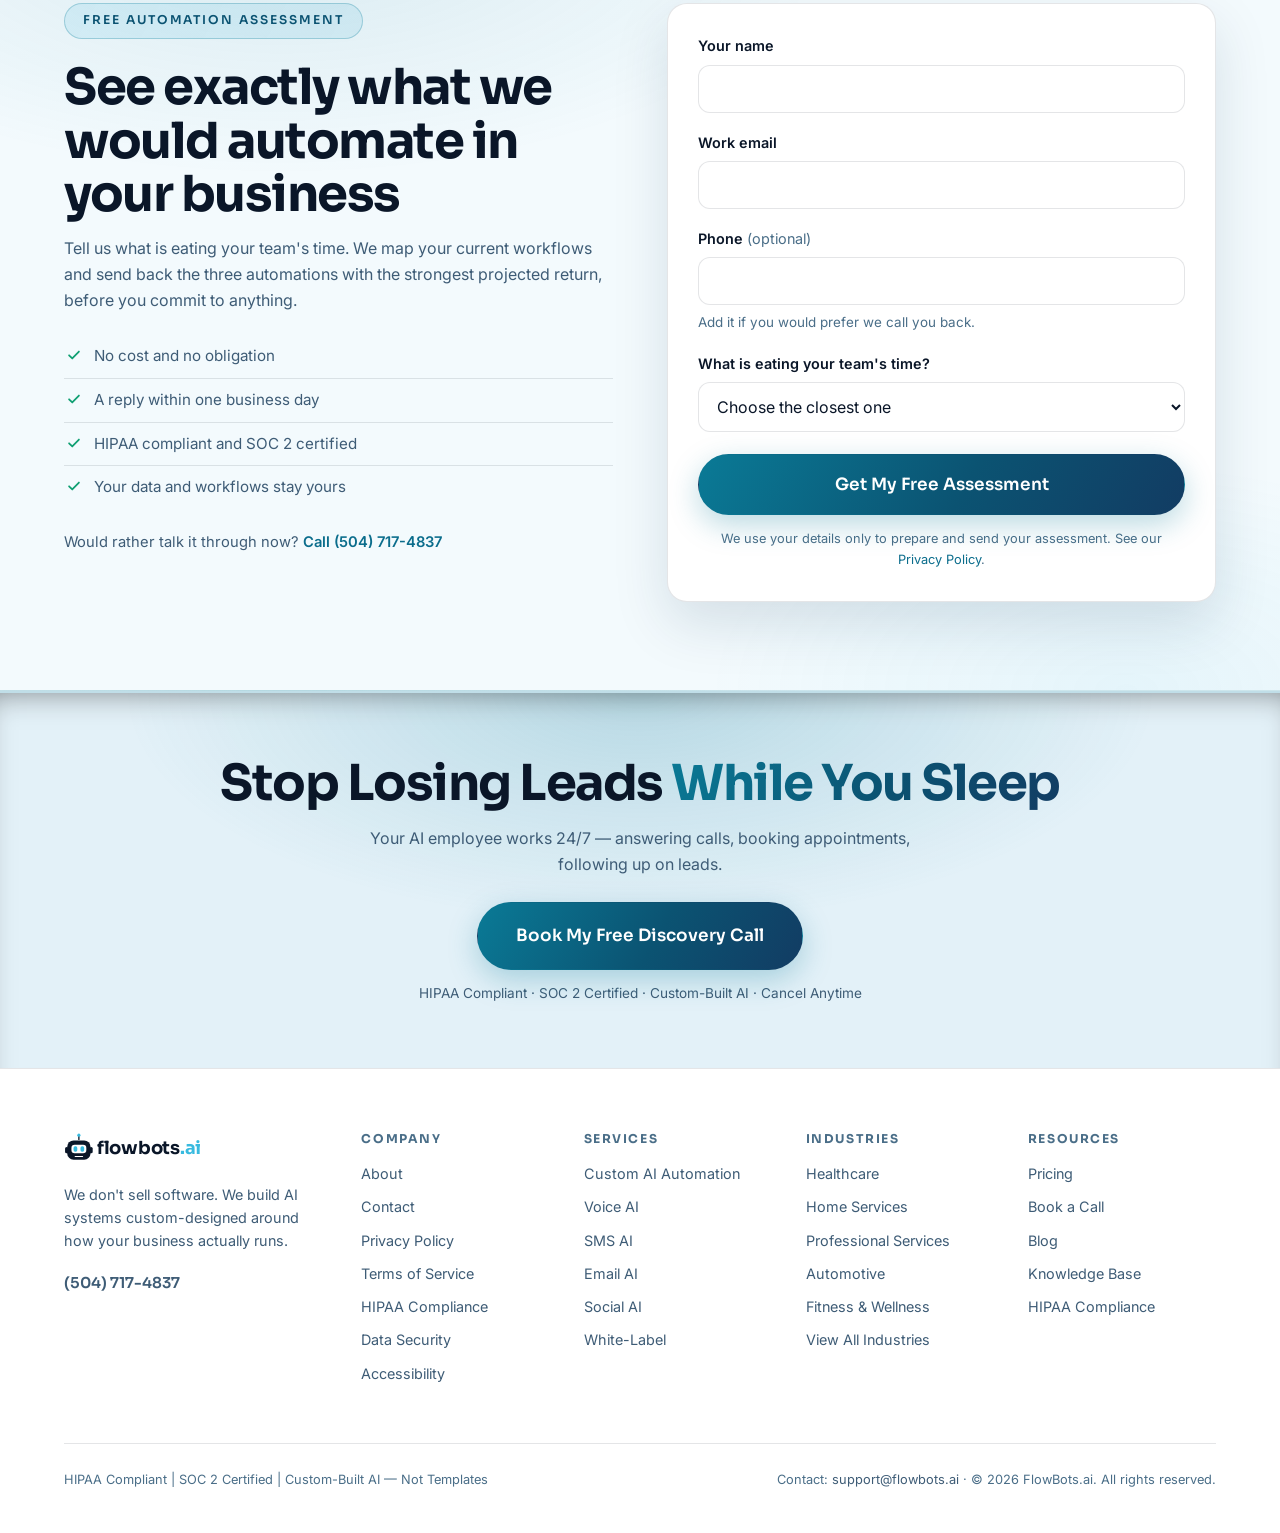
==== commit 37228de3: "Undo three changes Justine never asked for, and move the CTAs in-section Reverts. All three were my " ====
--- a/about.html
+++ b/about.html
@@ -8,7 +8,7 @@
 <link rel="preconnect" href="https://fonts.googleapis.com">
 <link rel="preconnect" href="https://fonts.gstatic.com" crossorigin>
 <link href="https://fonts.googleapis.com/css2?family=Sora:wght@500;600;700&family=Inter:wght@400;500;600&display=swap" rel="stylesheet">
-<link rel="stylesheet" href="style.css?v=67">
+<link rel="stylesheet" href="style.css?v=68">
 <script>/* These are the animated designs: motion is on unless a URL explicitly
    asks for ?motion=off. A production build should restore respect for
    prefers-reduced-motion; this is a review prototype. */
@@ -387,6 +387,6 @@
 })();
 </script>
 
-<script src="app.js?v=67"></script>
+<script src="app.js?v=68"></script>
 </body>
 </html>
--- a/style.css
+++ b/style.css
@@ -1906,11 +1906,11 @@
    last in the file with (0,3,1) specificity so it wins every time.
    Add a new white component? Add it to this list.
    ============================================================ */
-.sec-dark :is(.card,.stat,.stat-detail,.post-card,.hiw-screen,.cmp-col,.founder-card,details) :is(h2,h3,h4,b,strong){color:var(--ink)}
-.sec-dark :is(.card,.stat,.stat-detail,.post-card,.hiw-screen,.cmp-col,.founder-card,details) :is(p,li,td,figcaption,small){color:var(--muted)}
-.sec-dark :is(.card,.stat,.stat-detail,.post-card,.hiw-screen,.cmp-col,.founder-card,details) span{color:var(--muted)}
-.sec-dark :is(.card,.stat,.stat-detail,.post-card,.hiw-screen,.cmp-col,.founder-card,details) a{color:var(--blue-deep)}
-.sec-dark :is(.card,.stat,.stat-detail,.post-card,.hiw-screen,.cmp-col,.founder-card,details) :is(.tag,.cat,.cmp-tag,.role-tag,.q-tag,.sc-tag,.k){color:var(--blue-deep)}
+.sec-dark :is(.card,.stat,.stat-detail,.post-card,.hiw-screen,.cmp-col) :is(h2,h3,h4,b,strong){color:var(--ink)}
+.sec-dark :is(.card,.stat,.stat-detail,.post-card,.hiw-screen,.cmp-col) :is(p,li,td,figcaption,small){color:var(--muted)}
+.sec-dark :is(.card,.stat,.stat-detail,.post-card,.hiw-screen,.cmp-col) span{color:var(--muted)}
+.sec-dark :is(.card,.stat,.stat-detail,.post-card,.hiw-screen,.cmp-col) a{color:var(--blue-deep)}
+.sec-dark :is(.card,.stat,.stat-detail,.post-card,.hiw-screen,.cmp-col) :is(.tag,.cat,.cmp-tag,.role-tag,.q-tag,.sc-tag,.k){color:var(--blue-deep)}
 .sec-dark :is(.card,.stat,.stat-detail) :is(.stat-label,.card-num,.num,.n){color:var(--ink)}
 .sec-dark :is(.stat,.stat-detail) :is(.stat-src,.src){color:var(--muted)}
 .sec-dark .hiw-screen .line .k.ok{color:var(--good-text)}
@@ -1929,7 +1929,7 @@
    next step down so they clear AA on both grounds. */
 :root{--blue-link:#0B6D8C}
 a{color:var(--blue-link)}
-.sec-lightblue a,.sec-dark :is(.card,.stat,.stat-detail,.post-card,.hiw-screen,.cmp-col,.founder-card,details) a{color:var(--blue-link)}
+.sec-lightblue a,.sec-dark :is(.card,.stat,.stat-detail,.post-card,.hiw-screen,.cmp-col) a{color:var(--blue-link)}
 
 /* INTEGRATIONS — boxes off, logos sit on the ground with a star between them.
    The star is a trailing separator on every item rather than a between-items
@@ -1965,7 +1965,7 @@
 
 /* Eyebrow and role chips carry a translucent tint of their own, which drags
    --blue-deep to 3.99 against it. One step darker clears AA on the chip. */
-.eyebrow,.role-tag,.sec-lightblue .eyebrow,.sec-dark :is(.card,.founder-card) .role-tag{color:#0B5372}
+.eyebrow,.role-tag,.sec-lightblue .eyebrow,.sec-dark :is(.card) .role-tag{color:#0B5372}
 .sec-dark .eyebrow{color:#8FE3FA}
 
 /* ============================================================
@@ -1981,16 +1981,16 @@
   border-bottom:1px solid rgba(255,255,255,.09);
   color:#DCE9F3;
 }
-.sec-dark :is(.card,.stat,.stat-detail,.post-card,.hiw-screen,.cmp-col,.founder-card,details,.faq-thread summary){
+.sec-dark :is(.card,.stat,.stat-detail,.post-card,.hiw-screen,.cmp-col){
   background:rgba(255,255,255,.055);
   border:1px solid rgba(255,255,255,.13);
   box-shadow:none;
   color:#DCE9F3;
 }
-.sec-dark :is(.card,.stat,.stat-detail,.post-card,.hiw-screen,.cmp-col,.founder-card,details) :is(h2,h3,h4,b,strong){color:#FFFFFF}
-.sec-dark :is(.card,.stat,.stat-detail,.post-card,.hiw-screen,.cmp-col,.founder-card,details) :is(p,li,td,span,figcaption,small){color:#C3D6E5}
-.sec-dark :is(.card,.stat,.stat-detail,.post-card,.hiw-screen,.cmp-col,.founder-card,details) a{color:#8FE3FA}
-.sec-dark :is(.card,.stat,.stat-detail,.post-card,.hiw-screen,.cmp-col,.founder-card,details) :is(.tag,.cat,.cmp-tag,.role-tag,.q-tag,.sc-tag,.k){color:#8FE3FA;background:rgba(143,227,250,.13)}
+.sec-dark :is(.card,.stat,.stat-detail,.post-card,.hiw-screen,.cmp-col) :is(h2,h3,h4,b,strong){color:#FFFFFF}
+.sec-dark :is(.card,.stat,.stat-detail,.post-card,.hiw-screen,.cmp-col) :is(p,li,td,span,figcaption,small){color:#C3D6E5}
+.sec-dark :is(.card,.stat,.stat-detail,.post-card,.hiw-screen,.cmp-col) a{color:#8FE3FA}
+.sec-dark :is(.card,.stat,.stat-detail,.post-card,.hiw-screen,.cmp-col) :is(.tag,.cat,.role-tag,.q-tag,.sc-tag,.k){color:#8FE3FA}
 .sec-dark :is(.card,.stat,.stat-detail) :is(.stat-label,.card-num,.num,.n){color:#FFFFFF}
 .sec-dark :is(.stat,.stat-detail) :is(.stat-src,.src){color:#9DB6CB}
 .sec-dark .hiw-screen .line + .line{border-top-color:rgba(255,255,255,.12)}
@@ -2008,15 +2008,11 @@
 /* the assessment block was still on the old orange accent, so a white heading
    from the dark band landed on cream. Re-cut in the brand blue with its own
    text colours so no section rule can reach into it. */
-:root{ --warm:#38BADF; --warm-deep:#0B5372; --on-warm:#FFFFFF; }
-.band{
-  background:linear-gradient(120deg,rgba(56,186,223,.16),rgba(56,186,223,.05) 55%,transparent),#FFFFFF;
-  border:1px solid rgba(11,83,114,.28);border-left:4px solid var(--blue-bright);
-}
+:root{ --warm:#FB923C; --warm-deep:#C2410C; --on-warm:#FFFFFF; }
 .band,.band p,.band .micro{color:var(--muted)}
 .band h2,.band h3,.band h4{color:var(--ink)!important}
-.band h2::before,.band h3::before,.band h4::before{color:var(--warm-deep)}
-.sec-dark .band{background:#FFFFFF;border-color:rgba(11,83,114,.28)}
+
+.sec-dark .band{background:linear-gradient(120deg,rgba(251,146,60,.18),rgba(251,146,60,.06) 55%,transparent),#FFFFFF;border-color:rgba(194,65,12,.30);border-left-color:var(--warm)}
 .sec-dark .band :is(h2,h3,h4){color:var(--ink)!important}
 .sec-dark .band :is(p,span,li,.micro){color:var(--muted)!important}
 
@@ -2071,3 +2067,31 @@
 .sec-lightblue .cmp-col .cmp-tag,.sec-lightblue .cmp-col.good .cmp-tag,.sec-lightblue .cmp-col.bad .cmp-tag{color:#0B5372}
 /* the top float card sits on the deep gradient; full white clears 4.5 */
 .float-card.fc-top span{color:#FFFFFF}
+
+/* ---- Restoring what round 9 flattened ------------------------------------
+   The glass treatment belongs to the OUTER card only. .founder-card and the
+   FAQ <details> are containers that sit inside or around one, so giving them
+   a surface drew a box inside a box.                                        */
+.sec-dark .founder-card,.sec-dark .faq-thread details{
+  background:none;border:0;box-shadow:none;padding:0;
+}
+.sec-dark .faq-thread summary{background:rgba(255,255,255,.07);border:1px solid rgba(255,255,255,.16)}
+
+/* The comparison columns keep their good/bad character on either ground. */
+.cmp-col.good{
+  background:linear-gradient(150deg,rgba(56,186,223,.14),rgba(30,159,198,.06) 60%,transparent),#FFFFFF;
+  border:1px solid rgba(56,186,223,.34);
+}
+.cmp-col.bad{background:#FFFFFF;border:1px solid var(--line)}
+.sec-dark .cmp-col.good{
+  background:linear-gradient(150deg,rgba(56,186,223,.20),rgba(30,159,198,.07) 60%,transparent),rgba(255,255,255,.04);
+  border:1px solid rgba(143,227,250,.38);
+}
+.sec-dark .cmp-col.bad{background:rgba(255,255,255,.04);border:1px solid rgba(255,255,255,.12)}
+.cmp-tag{background:none;padding:0;display:block;font-size:.7rem;letter-spacing:.16em;
+  text-transform:uppercase;font-weight:700;margin-bottom:var(--s3)}
+
+/* CTA now sits inside the section, under the charts - no separate band, and
+   no gap left where the band used to be. */
+.cta-inline{text-align:center;margin:var(--s7) 0 0}
+.cta-inline .btn{margin:0 auto}
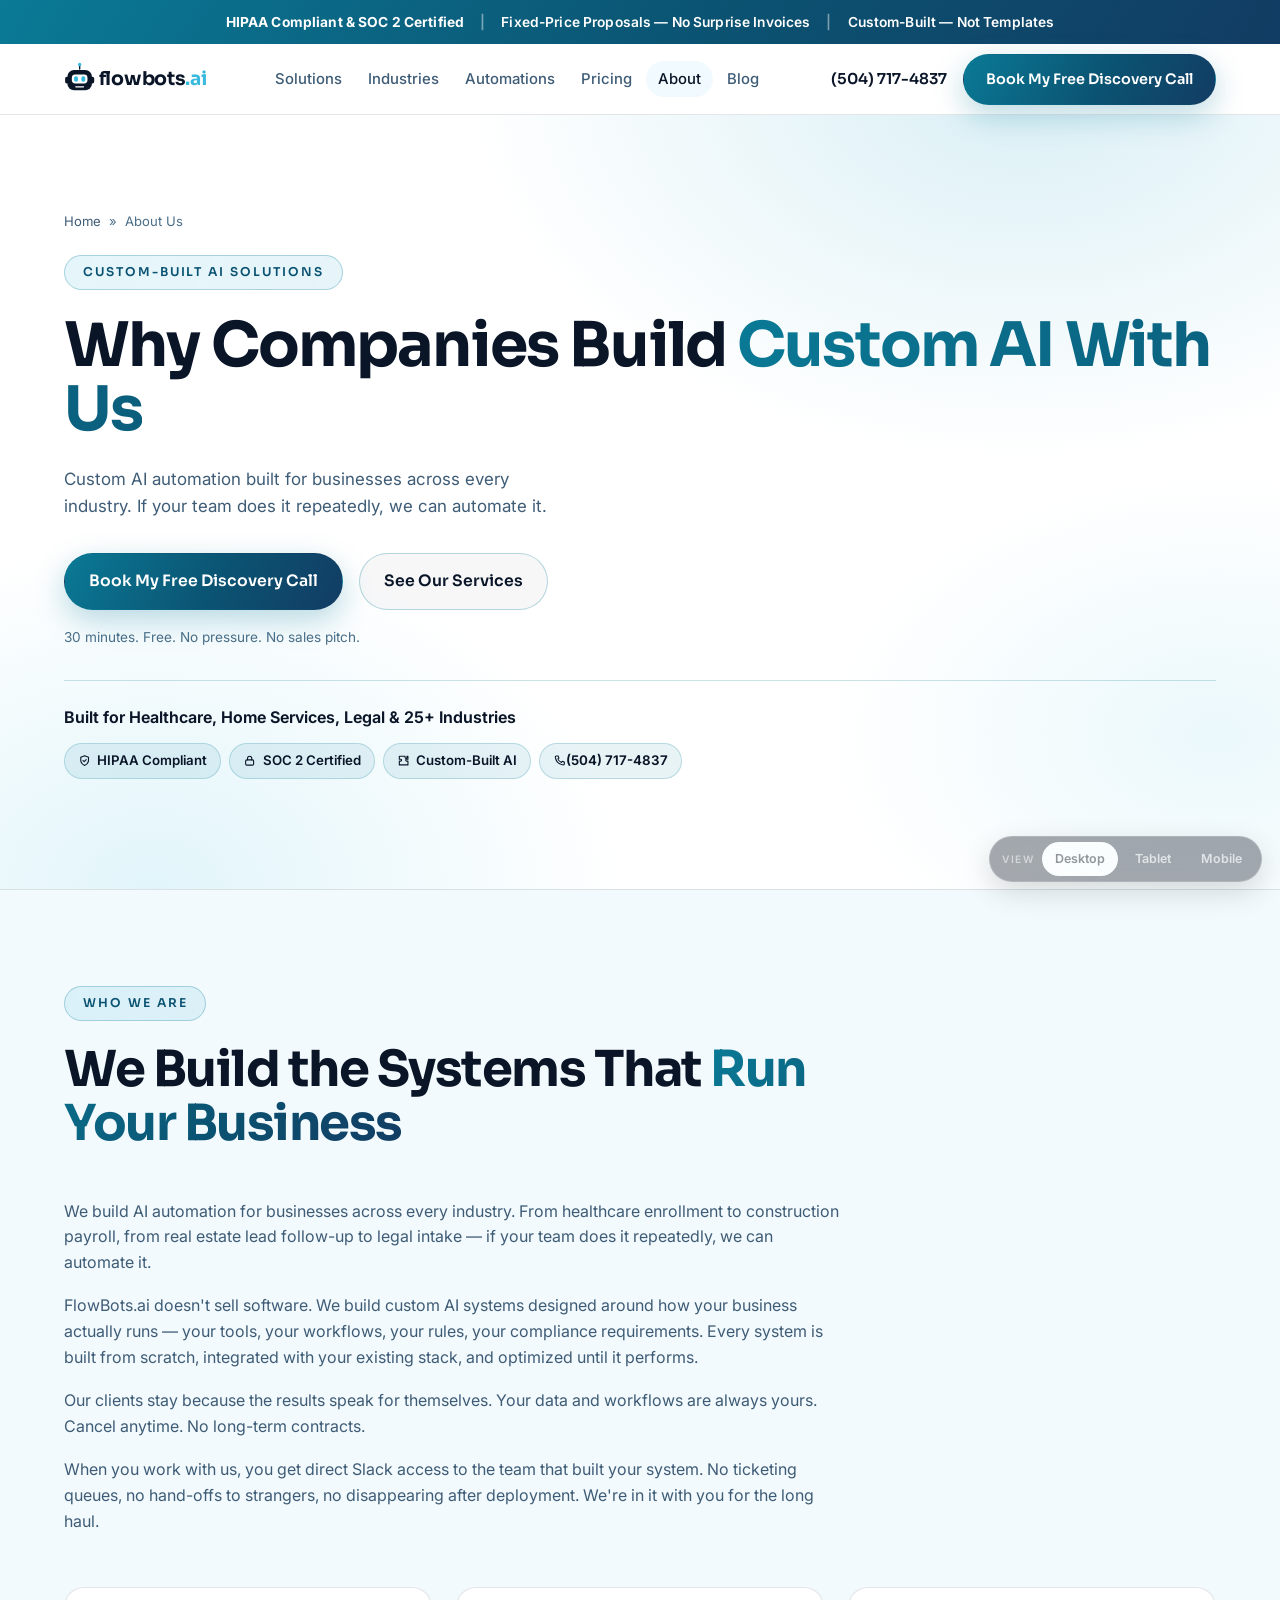
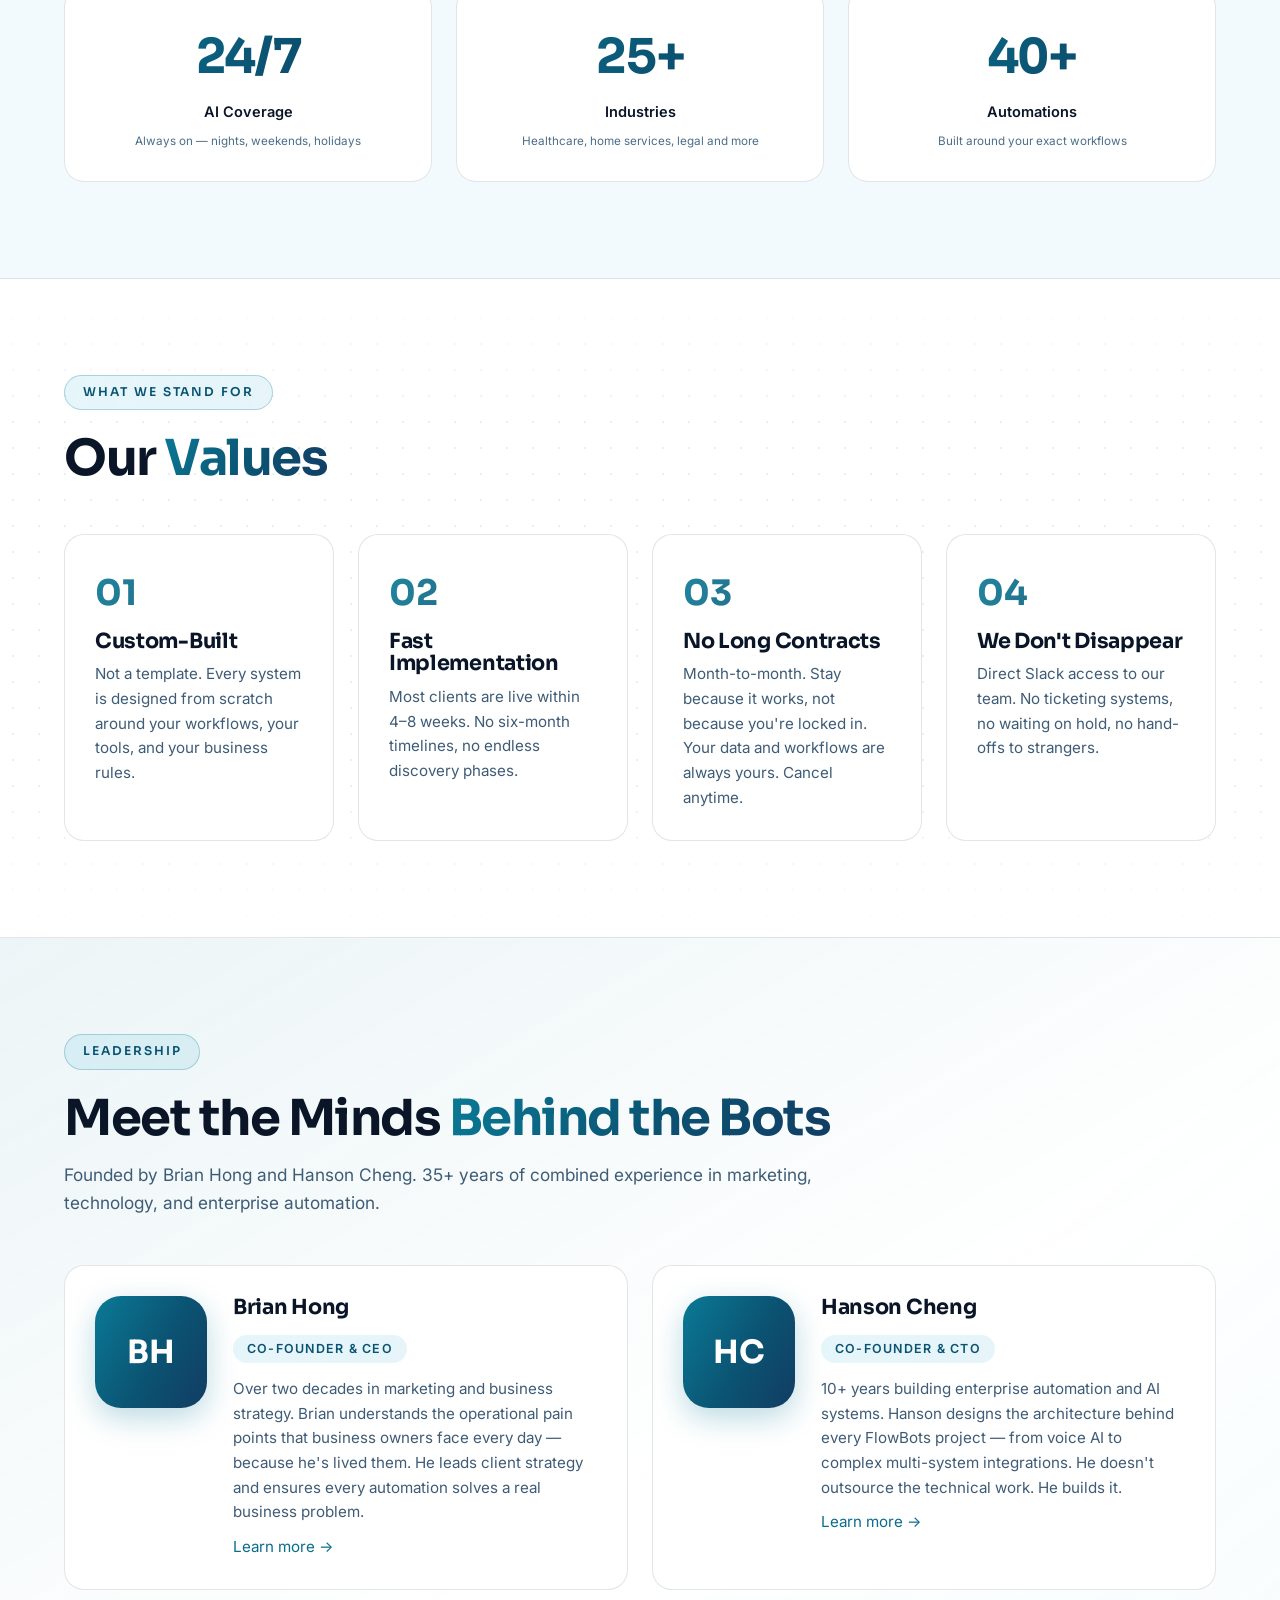
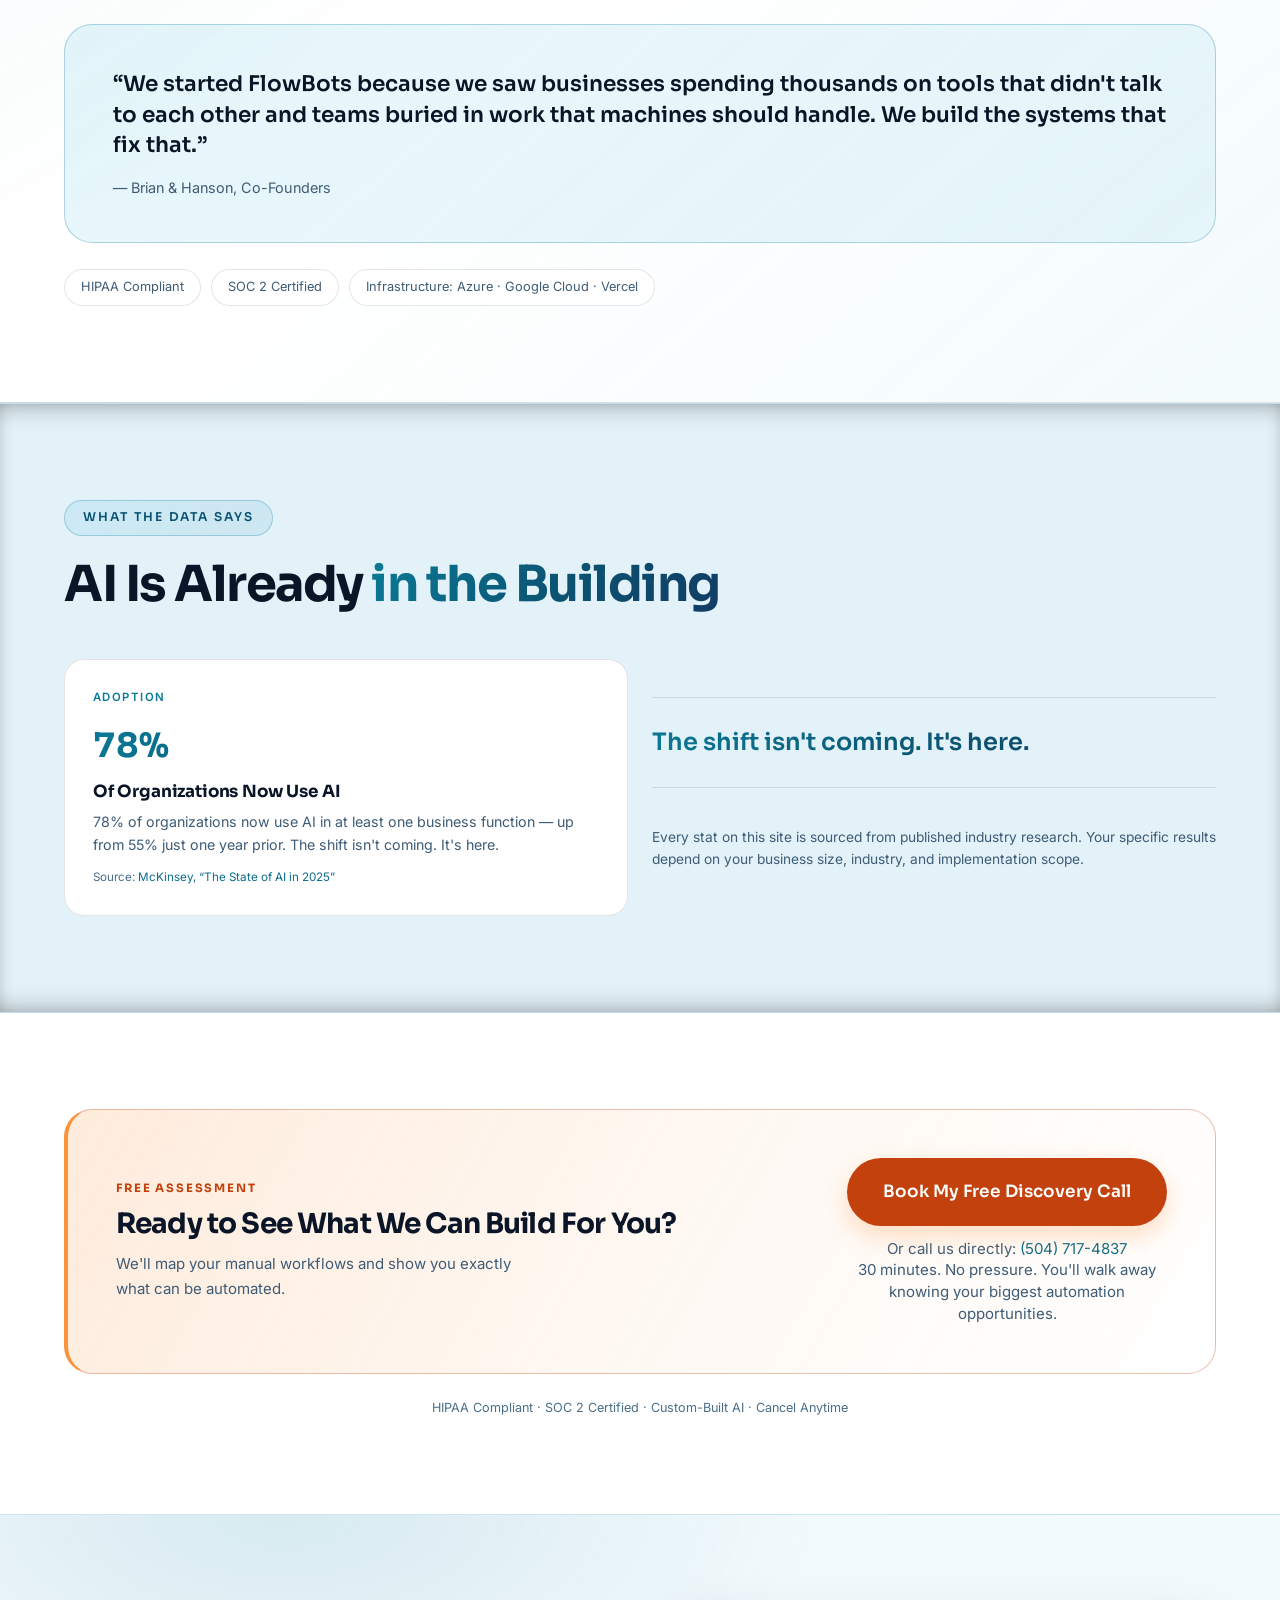
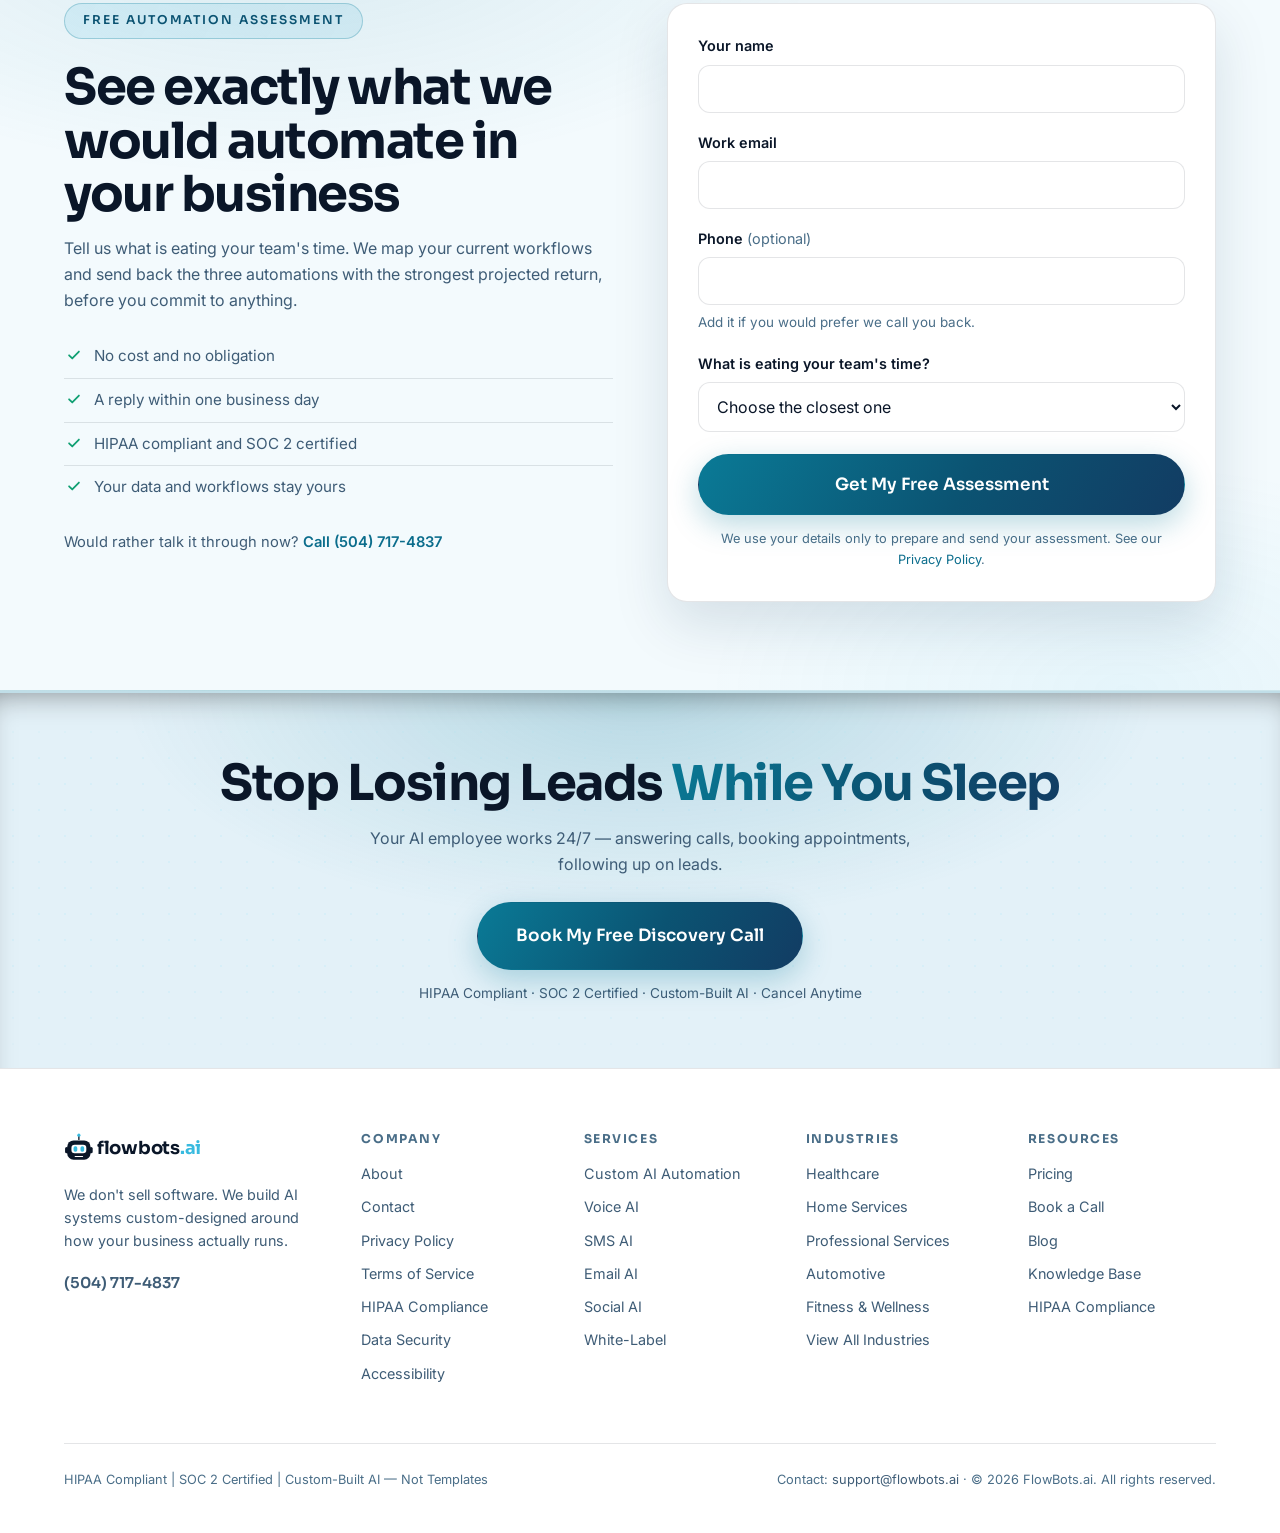
==== commit 8bd3a19d: "Texture on both band grounds Dark bands get the dot field, light bands get a fine 44px grid, so the " ====
--- a/about.html
+++ b/about.html
@@ -8,7 +8,7 @@
 <link rel="preconnect" href="https://fonts.googleapis.com">
 <link rel="preconnect" href="https://fonts.gstatic.com" crossorigin>
 <link href="https://fonts.googleapis.com/css2?family=Sora:wght@500;600;700&family=Inter:wght@400;500;600&display=swap" rel="stylesheet">
-<link rel="stylesheet" href="style.css?v=68">
+<link rel="stylesheet" href="style.css?v=72">
 <script>/* These are the animated designs: motion is on unless a URL explicitly
    asks for ?motion=off. A production build should restore respect for
    prefers-reduced-motion; this is a review prototype. */
@@ -387,6 +387,6 @@
 })();
 </script>
 
-<script src="app.js?v=68"></script>
+<script src="app.js?v=72"></script>
 </body>
 </html>
--- a/style.css
+++ b/style.css
@@ -2095,3 +2095,71 @@
    no gap left where the band used to be. */
 .cta-inline{text-align:center;margin:var(--s7) 0 0}
 .cta-inline .btn{margin:0 auto}
+
+/* ---- Find Your Biggest Automation Opportunity ---------------------------
+   Four side-by-side rows instead of a grid, image and copy alternating
+   sides so the eye zig-zags down the section.                             */
+.opp-list{display:flex;flex-direction:column;gap:var(--s8)}
+.opp-row{display:grid;grid-template-columns:1fr 1fr;gap:var(--s8);align-items:center}
+.opp-row:nth-child(even) .opp-media{order:2}
+.opp-media{margin:0;border-radius:22px;overflow:hidden;aspect-ratio:4/3;
+  box-shadow:0 22px 54px rgba(6,18,34,.30)}
+.opp-media img{width:100%;height:100%;object-fit:cover;display:block}
+.opp-copy .card-num{
+  display:inline-block;font-family:var(--font-display);font-weight:700;
+  font-size:.86rem;letter-spacing:.1em;margin-bottom:var(--s3);
+  background:var(--grad);-webkit-background-clip:text;background-clip:text;color:transparent;
+}
+.opp-copy h3{font-size:clamp(1.25rem,2.1vw,1.6rem);line-height:1.25;margin-bottom:var(--s3)}
+.opp-copy > p{font-size:1rem;margin-bottom:var(--s4)}
+.opp-answer{
+  border-left:3px solid var(--blue-bright);padding-left:var(--s5);
+  font-size:.97rem;margin-bottom:0;
+}
+.opp-answer strong{font-weight:700}
+.sec-dark .opp-copy h3{color:#FFFFFF}
+.sec-dark .opp-copy > p,.sec-dark .opp-answer{color:#C3D6E5}
+.sec-lightblue .opp-copy h3{color:var(--ink)}
+.sec-lightblue .opp-copy > p,.sec-lightblue .opp-answer{color:var(--muted)}
+@media(max-width:820px){
+  .opp-row{grid-template-columns:1fr;gap:var(--s5)}
+  .opp-row:nth-child(even) .opp-media{order:0}
+  .opp-media{aspect-ratio:16/9}
+}
+
+/* ============================================================
+   BAND TEXTURE
+   Both grounds stay solid underneath - the texture is a low-opacity overlay,
+   so contrast measurement against the ground colour remains valid. Dark bands
+   get the dot field, light bands get a fine grid, which means the texture
+   alternates with the colour rather than repeating.
+   ============================================================ */
+.sec-dark,.sec-lightblue{position:relative;isolation:isolate}
+.sec-dark > *,.sec-lightblue > *{position:relative;z-index:1}
+.sec-dark::after,.sec-lightblue::after{
+  content:"";position:absolute;inset:0;z-index:0;pointer-events:none;
+  mask-image:linear-gradient(180deg,transparent,#000 14%,#000 86%,transparent);
+  -webkit-mask-image:linear-gradient(180deg,transparent,#000 14%,#000 86%,transparent);
+}
+/* dark: dot field */
+.sec-dark::after{
+  background-image:radial-gradient(rgba(143,227,250,.16) 1px,transparent 1px);
+  background-size:26px 26px;
+}
+/* light: fine grid lines */
+.sec-lightblue::after{
+  background-image:
+    linear-gradient(rgba(11,83,114,.07) 1px,transparent 1px),
+    linear-gradient(90deg,rgba(11,83,114,.07) 1px,transparent 1px);
+  background-size:44px 44px;
+}
+/* the hero keeps its own animated field; the prefoot gets the dark dots */
+.prefoot{position:relative;isolation:isolate}
+.prefoot > *{position:relative;z-index:1}
+.prefoot::after{
+  content:"";position:absolute;inset:0;z-index:0;pointer-events:none;
+  background-image:radial-gradient(rgba(143,227,250,.14) 1px,transparent 1px);
+  background-size:26px 26px;
+  mask-image:linear-gradient(180deg,transparent,#000 18%,#000 82%,transparent);
+  -webkit-mask-image:linear-gradient(180deg,transparent,#000 18%,#000 82%,transparent);
+}
